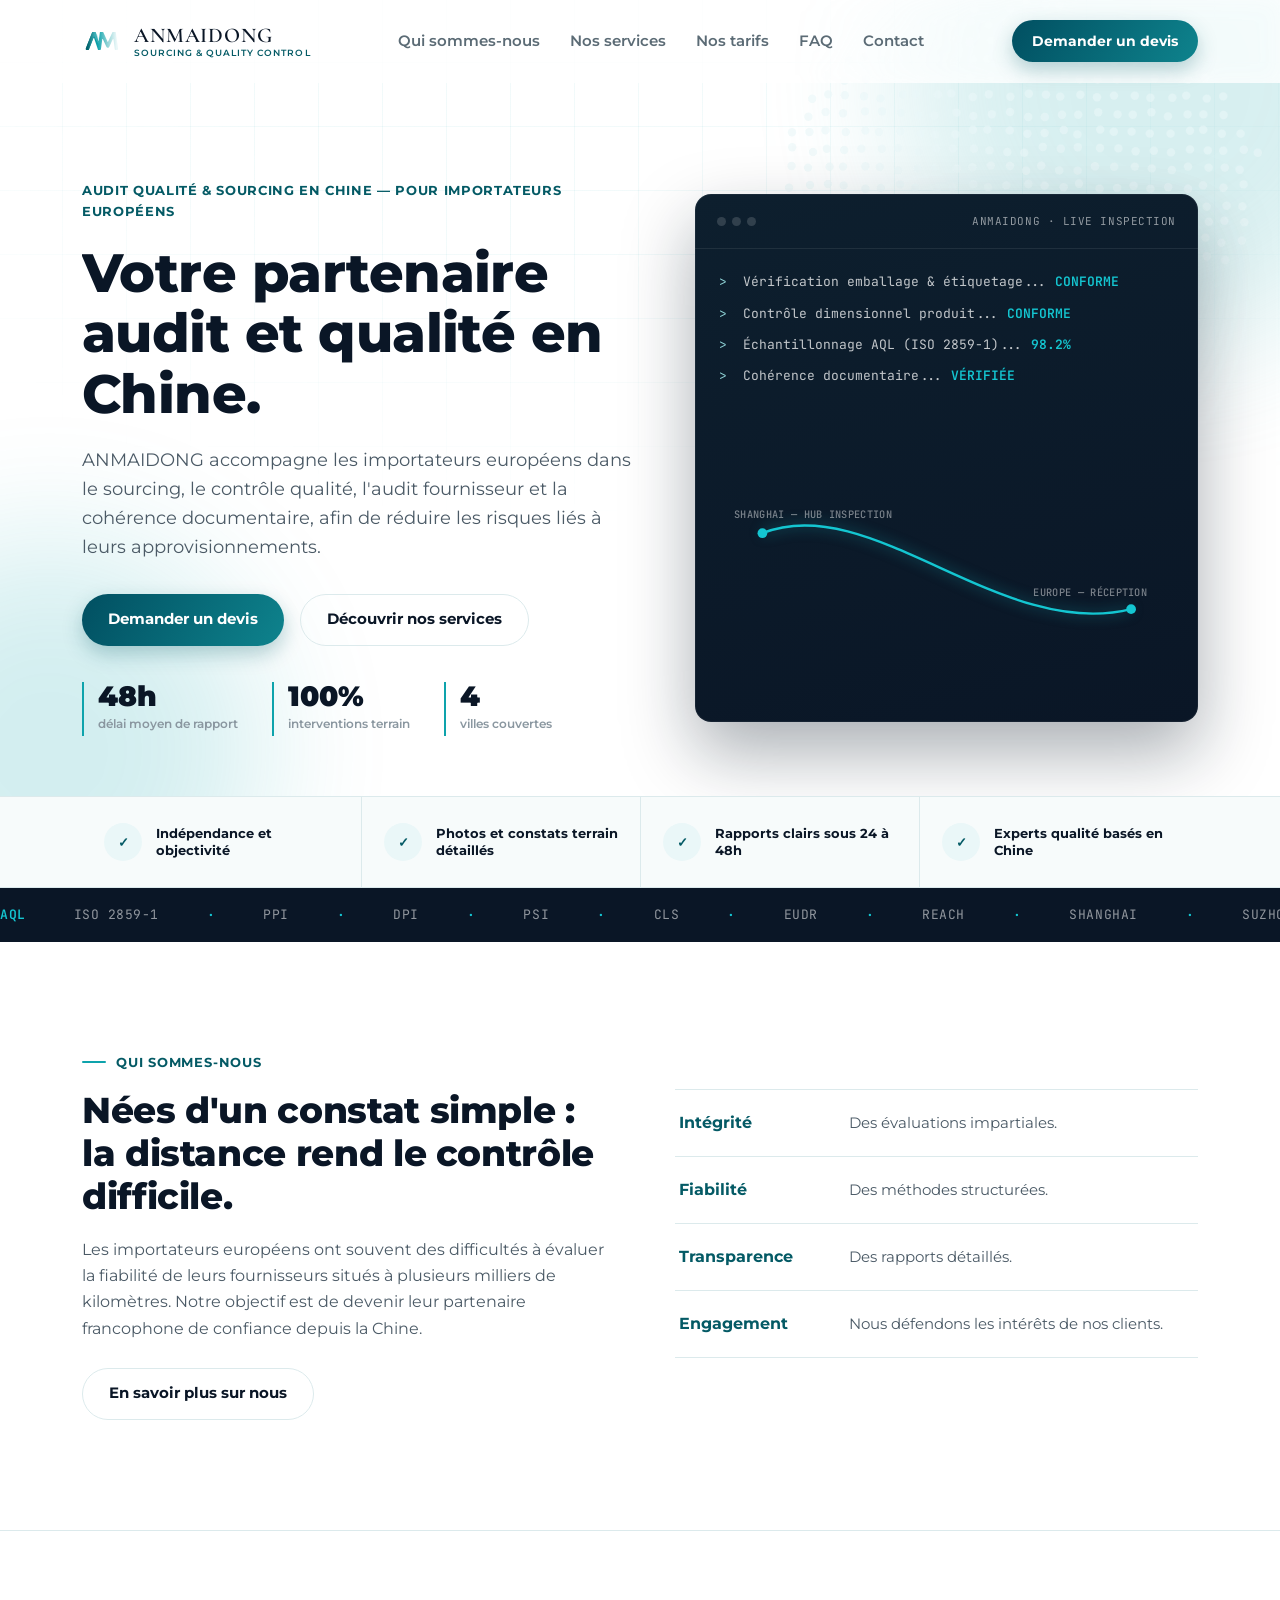
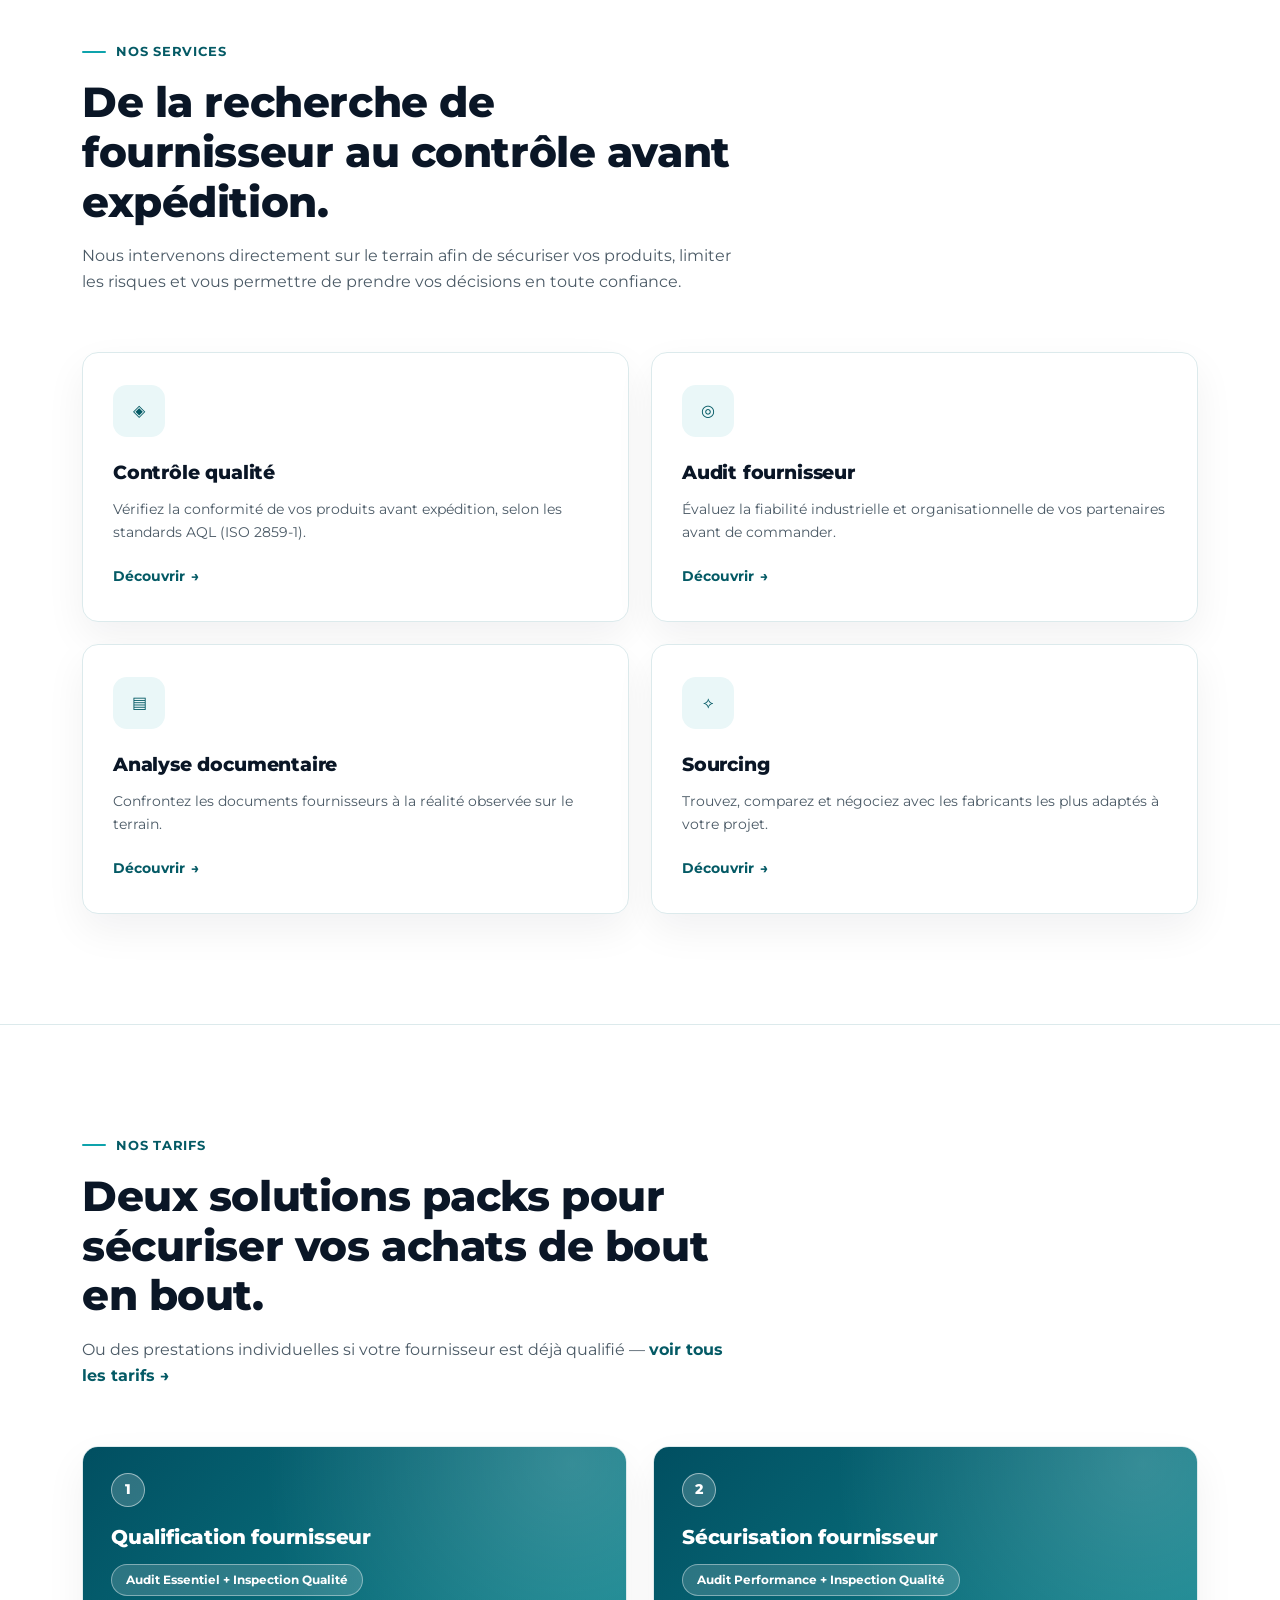
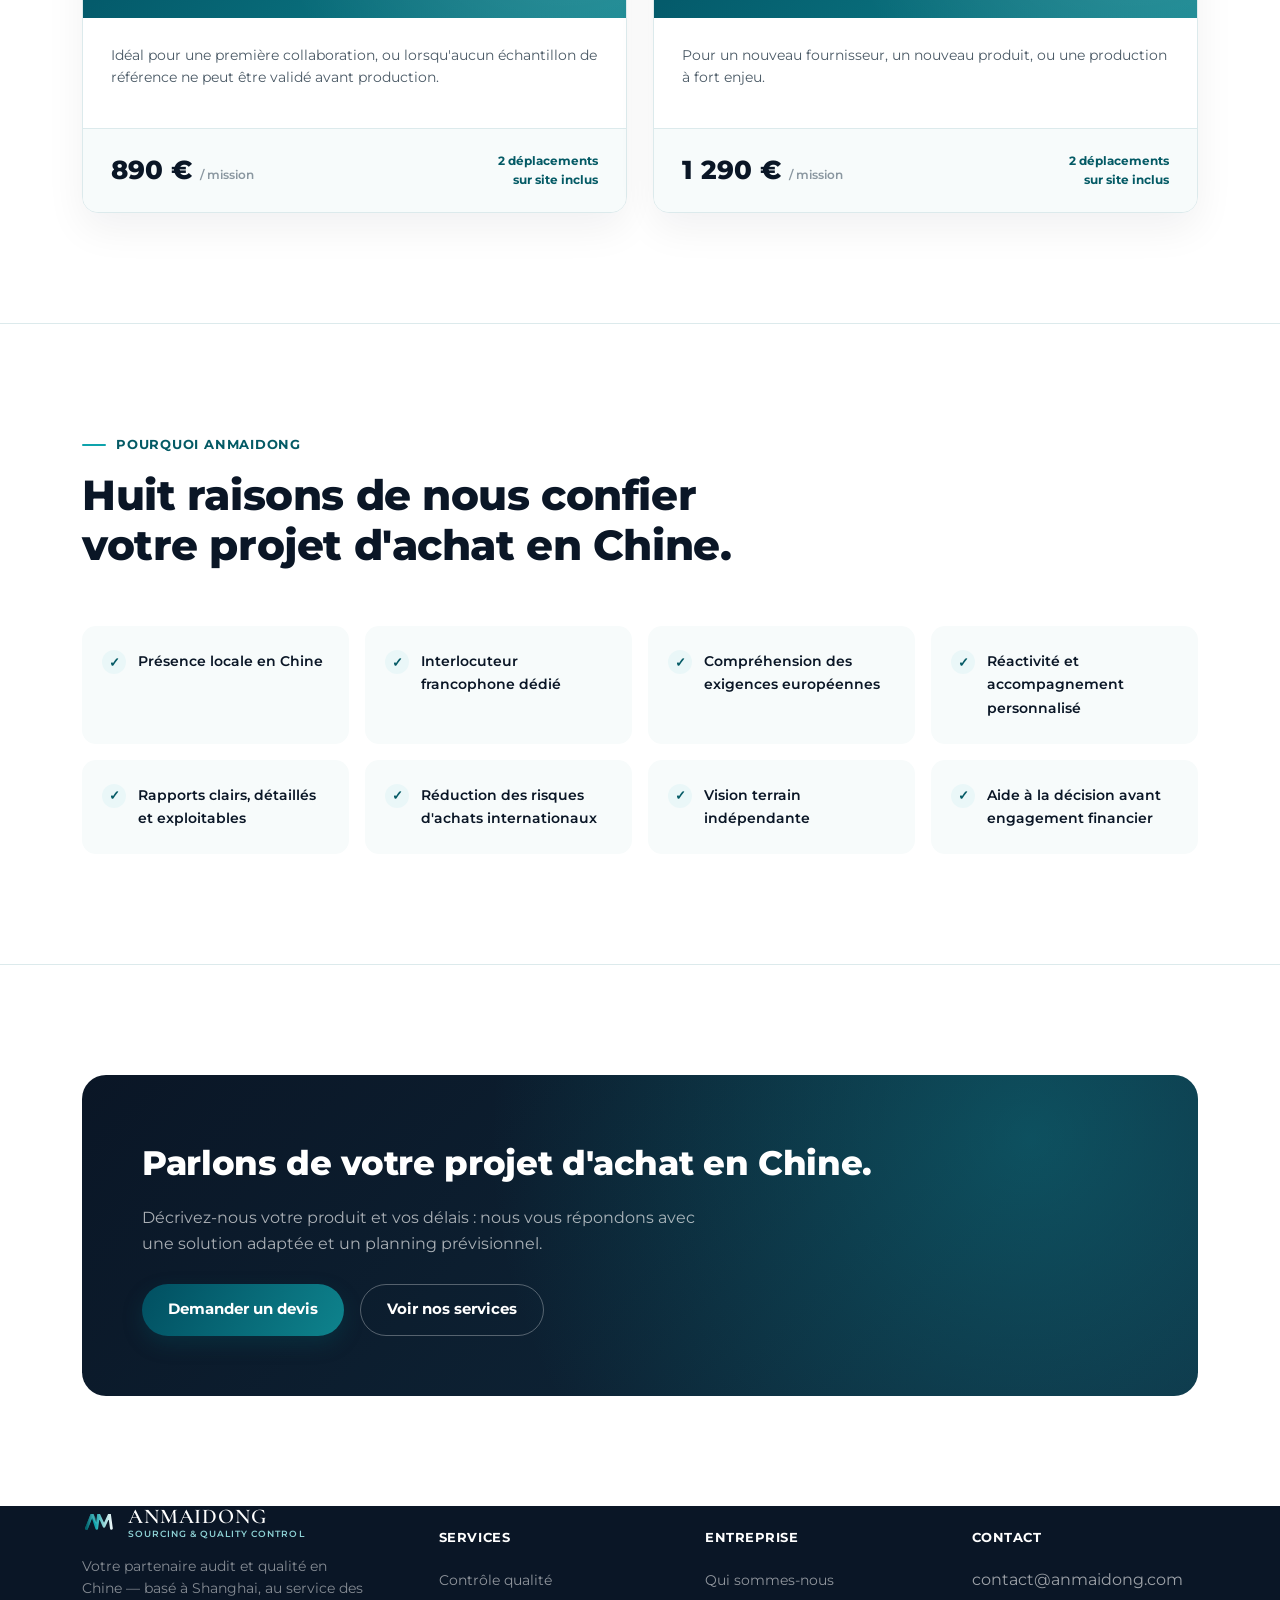
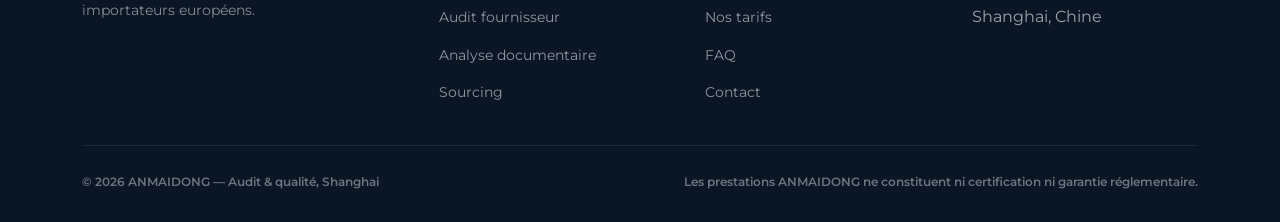
==== index.html @ c8d82228 "first commit" ====
<!DOCTYPE html>
<html lang="fr">
<head>
<meta charset="UTF-8">
<meta name="viewport" content="width=device-width, initial-scale=1.0">
<title>ANMAIDONG — Audit qualité & sourcing en Chine</title>
<meta name="description" content="Partenaire audit et qualité en Chine pour importateurs européens : contrôle qualité, audit fournisseur, sourcing et analyse documentaire.">
<link rel="preconnect" href="https://fonts.googleapis.com">
<link rel="preconnect" href="https://fonts.gstatic.com" crossorigin>
<link rel="stylesheet" href="assets/css/style.css">

</head>
<body>
<div class="bg-fx"><div class="bg-grid"></div><div class="orb orb1"></div><div class="orb orb2"></div></div>
<div class="scroll-progress"></div>
<svg width="0" height="0" style="position:absolute">
  <defs>
    <linearGradient id="gradM" x1="0%" y1="50%" x2="100%" y2="50%">
      <stop offset="0%" stop-color="#03737D"/>
      <stop offset="35%" stop-color="#0EA3AC"/>
      <stop offset="68%" stop-color="#8ED2D5"/>
      <stop offset="100%" stop-color="#EAF7F8"/>
    </linearGradient>
    <linearGradient id="gradA" x1="0%" y1="50%" x2="100%" y2="50%">
      <stop offset="0%" stop-color="#02616B"/>
      <stop offset="60%" stop-color="#3FAEB5"/>
      <stop offset="100%" stop-color="#8ED2D5" stop-opacity="0.08"/>
    </linearGradient>
  </defs>
</svg>

<header id="site-header">
  <nav class="wrap">
    <a href="index.html" class="brand">
      <svg viewBox="0 0 700 320" width="40" height="18">
        <polyline points="92,297 206,6 303,297 342,6 454,252 566,6 606,297" fill="none" stroke="url(#gradM)" stroke-width="58" stroke-linecap="round" stroke-linejoin="round"/>
        <polyline points="92,297 206,6 300,175" fill="none" stroke="url(#gradA)" stroke-width="58" stroke-linecap="round" stroke-linejoin="round" opacity="0.9"/>
      </svg>
      <span class="brand-word"><span class="name">ANMAIDONG</span><span class="tag">SOURCING &amp; QUALITY CONTROL</span></span>
    </a>
    <ul class="nav-links">
      <li><a href="qui-sommes-nous.html">Qui sommes-nous</a></li>
      <li><a href="services/index.html">Nos services</a></li>
      <li><a href="tarifs.html">Nos tarifs</a></li>
      <li><a href="faq.html">FAQ</a></li>
      <li><a href="contact.html">Contact</a></li>
    </ul>
    <div class="nav-right">
      <a href="contact.html" class="btn btn-primary btn-sm">Demander un devis</a>
      <div class="burger" aria-label="Menu"><span></span></div>
    </div>
  </nav>
</header>
<div class="mobile-menu">
    <a href="index.html">Accueil</a>
    <a href="qui-sommes-nous.html">Qui sommes-nous</a>
    <a href="services/index.html">Nos services</a>
    <a href="tarifs.html">Nos tarifs</a>
    <a href="faq.html">FAQ</a>
    <a href="contact.html">Contact</a>
    <a href="contact.html" class="btn btn-primary btn-block">Demander un devis</a>
</div>

<section class="page-hero" style="padding-bottom:0;overflow:visible;">
  <svg class="map-watermark" data-parallax="0.06" viewBox="0 0 300 260" style="top:-30px;right:-40px;width:600px;height:520px;opacity:0.6;" xmlns="http://www.w3.org/2000/svg">
    <circle cx="28.2" cy="126.8" r="2.1"/>
<circle cx="36.0" cy="81.1" r="2.1"/>
<circle cx="36.1" cy="88.6" r="2.1"/>
<circle cx="35.8" cy="98.0" r="2.1"/>
<circle cx="34.5" cy="108.9" r="2.1"/>
<circle cx="35.0" cy="116.9" r="2.1"/>
<circle cx="36.7" cy="126.2" r="2.1"/>
<circle cx="35.5" cy="135.1" r="2.1"/>
<circle cx="36.2" cy="144.9" r="2.1"/>
<circle cx="46.1" cy="64.4" r="2.1"/>
<circle cx="44.2" cy="73.4" r="2.1"/>
<circle cx="44.7" cy="81.0" r="2.1"/>
<circle cx="46.5" cy="91.0" r="2.1"/>
<circle cx="44.0" cy="98.8" r="2.1"/>
<circle cx="45.0" cy="107.5" r="2.1"/>
<circle cx="44.1" cy="116.5" r="2.1"/>
<circle cx="45.7" cy="124.6" r="2.1"/>
<circle cx="45.2" cy="134.8" r="2.1"/>
<circle cx="43.6" cy="143.5" r="2.1"/>
<circle cx="45.4" cy="153.0" r="2.1"/>
<circle cx="53.3" cy="52.9" r="2.1"/>
<circle cx="54.1" cy="62.2" r="2.1"/>
<circle cx="52.8" cy="71.0" r="2.1"/>
<circle cx="52.7" cy="80.1" r="2.1"/>
<circle cx="53.4" cy="89.4" r="2.1"/>
<circle cx="54.8" cy="98.4" r="2.1"/>
<circle cx="54.0" cy="107.0" r="2.1"/>
<circle cx="53.5" cy="115.6" r="2.1"/>
<circle cx="53.3" cy="124.5" r="2.1"/>
<circle cx="54.7" cy="135.2" r="2.1"/>
<circle cx="53.1" cy="143.9" r="2.1"/>
<circle cx="55.3" cy="151.8" r="2.1"/>
<circle cx="55.0" cy="161.8" r="2.1"/>
<circle cx="54.0" cy="172.0" r="2.1"/>
<circle cx="53.7" cy="180.0" r="2.1"/>
<circle cx="64.4" cy="45.1" r="2.1"/>
<circle cx="62.2" cy="55.4" r="2.1"/>
<circle cx="62.4" cy="62.6" r="2.1"/>
<circle cx="61.5" cy="71.6" r="2.1"/>
<circle cx="62.9" cy="81.0" r="2.1"/>
<circle cx="62.1" cy="90.0" r="2.1"/>
<circle cx="61.5" cy="98.3" r="2.1"/>
<circle cx="61.8" cy="107.7" r="2.1"/>
<circle cx="61.6" cy="115.6" r="2.1"/>
<circle cx="62.4" cy="125.2" r="2.1"/>
<circle cx="63.3" cy="135.1" r="2.1"/>
<circle cx="63.8" cy="144.5" r="2.1"/>
<circle cx="63.6" cy="154.1" r="2.1"/>
<circle cx="62.7" cy="161.5" r="2.1"/>
<circle cx="64.5" cy="169.9" r="2.1"/>
<circle cx="63.7" cy="180.4" r="2.1"/>
<circle cx="61.6" cy="190.0" r="2.1"/>
<circle cx="72.4" cy="36.5" r="2.1"/>
<circle cx="72.0" cy="43.5" r="2.1"/>
<circle cx="72.9" cy="54.7" r="2.1"/>
<circle cx="72.0" cy="63.1" r="2.1"/>
<circle cx="72.5" cy="70.7" r="2.1"/>
<circle cx="72.7" cy="80.3" r="2.1"/>
<circle cx="70.7" cy="89.3" r="2.1"/>
<circle cx="72.7" cy="98.1" r="2.1"/>
<circle cx="72.7" cy="109.4" r="2.1"/>
<circle cx="72.0" cy="116.6" r="2.1"/>
<circle cx="71.9" cy="126.6" r="2.1"/>
<circle cx="72.8" cy="135.4" r="2.1"/>
<circle cx="72.4" cy="142.7" r="2.1"/>
<circle cx="70.9" cy="152.3" r="2.1"/>
<circle cx="72.7" cy="161.4" r="2.1"/>
<circle cx="72.2" cy="169.5" r="2.1"/>
<circle cx="70.7" cy="179.3" r="2.1"/>
<circle cx="72.5" cy="189.6" r="2.1"/>
<circle cx="72.5" cy="197.4" r="2.1"/>
<circle cx="82.4" cy="34.9" r="2.1"/>
<circle cx="82.0" cy="45.0" r="2.1"/>
<circle cx="82.2" cy="54.6" r="2.1"/>
<circle cx="80.2" cy="64.2" r="2.1"/>
<circle cx="81.0" cy="70.6" r="2.1"/>
<circle cx="79.5" cy="81.0" r="2.1"/>
<circle cx="80.9" cy="89.4" r="2.1"/>
<circle cx="79.9" cy="98.5" r="2.1"/>
<circle cx="80.4" cy="109.0" r="2.1"/>
<circle cx="79.5" cy="117.8" r="2.1"/>
<circle cx="82.0" cy="124.9" r="2.1"/>
<circle cx="82.3" cy="135.6" r="2.1"/>
<circle cx="82.2" cy="143.4" r="2.1"/>
<circle cx="80.6" cy="152.7" r="2.1"/>
<circle cx="82.5" cy="162.3" r="2.1"/>
<circle cx="80.6" cy="170.8" r="2.1"/>
<circle cx="80.3" cy="178.6" r="2.1"/>
<circle cx="79.8" cy="190.0" r="2.1"/>
<circle cx="80.4" cy="199.3" r="2.1"/>
<circle cx="80.2" cy="206.3" r="2.1"/>
<circle cx="91.3" cy="34.9" r="2.1"/>
<circle cx="89.9" cy="44.5" r="2.1"/>
<circle cx="89.4" cy="54.7" r="2.1"/>
<circle cx="91.4" cy="62.3" r="2.1"/>
<circle cx="90.5" cy="71.4" r="2.1"/>
<circle cx="90.2" cy="80.7" r="2.1"/>
<circle cx="89.0" cy="89.0" r="2.1"/>
<circle cx="89.1" cy="100.2" r="2.1"/>
<circle cx="90.0" cy="107.2" r="2.1"/>
<circle cx="91.2" cy="118.5" r="2.1"/>
<circle cx="89.8" cy="124.9" r="2.1"/>
<circle cx="89.1" cy="133.8" r="2.1"/>
<circle cx="89.5" cy="142.8" r="2.1"/>
<circle cx="89.2" cy="152.3" r="2.1"/>
<circle cx="90.2" cy="163.2" r="2.1"/>
<circle cx="90.7" cy="170.7" r="2.1"/>
<circle cx="89.7" cy="180.1" r="2.1"/>
<circle cx="89.6" cy="188.5" r="2.1"/>
<circle cx="88.7" cy="197.3" r="2.1"/>
<circle cx="91.4" cy="205.9" r="2.1"/>
<circle cx="99.3" cy="25.5" r="2.1"/>
<circle cx="98.7" cy="37.3" r="2.1"/>
<circle cx="100.0" cy="46.1" r="2.1"/>
<circle cx="100.4" cy="53.2" r="2.1"/>
<circle cx="97.8" cy="62.0" r="2.1"/>
<circle cx="99.1" cy="72.5" r="2.1"/>
<circle cx="100.3" cy="81.7" r="2.1"/>
<circle cx="99.4" cy="90.8" r="2.1"/>
<circle cx="98.9" cy="99.2" r="2.1"/>
<circle cx="97.6" cy="108.8" r="2.1"/>
<circle cx="98.2" cy="118.3" r="2.1"/>
<circle cx="99.4" cy="125.4" r="2.1"/>
<circle cx="97.9" cy="134.3" r="2.1"/>
<circle cx="99.4" cy="144.6" r="2.1"/>
<circle cx="97.8" cy="151.7" r="2.1"/>
<circle cx="99.1" cy="162.2" r="2.1"/>
<circle cx="98.7" cy="170.2" r="2.1"/>
<circle cx="99.3" cy="178.5" r="2.1"/>
<circle cx="98.4" cy="188.9" r="2.1"/>
<circle cx="100.4" cy="198.4" r="2.1"/>
<circle cx="100.2" cy="206.9" r="2.1"/>
<circle cx="108.5" cy="26.1" r="2.1"/>
<circle cx="108.9" cy="36.7" r="2.1"/>
<circle cx="108.0" cy="44.1" r="2.1"/>
<circle cx="109.4" cy="53.4" r="2.1"/>
<circle cx="109.0" cy="62.2" r="2.1"/>
<circle cx="107.2" cy="72.8" r="2.1"/>
<circle cx="107.4" cy="82.4" r="2.1"/>
<circle cx="108.0" cy="89.1" r="2.1"/>
<circle cx="107.2" cy="98.8" r="2.1"/>
<circle cx="108.5" cy="109.3" r="2.1"/>
<circle cx="106.9" cy="116.7" r="2.1"/>
<circle cx="107.1" cy="127.4" r="2.1"/>
<circle cx="106.9" cy="133.7" r="2.1"/>
<circle cx="106.7" cy="143.7" r="2.1"/>
<circle cx="109.2" cy="154.2" r="2.1"/>
<circle cx="108.7" cy="163.5" r="2.1"/>
<circle cx="109.3" cy="170.5" r="2.1"/>
<circle cx="107.1" cy="181.3" r="2.1"/>
<circle cx="108.7" cy="187.6" r="2.1"/>
<circle cx="108.5" cy="197.6" r="2.1"/>
<circle cx="107.6" cy="206.5" r="2.1"/>
<circle cx="107.0" cy="214.5" r="2.1"/>
<circle cx="116.1" cy="26.6" r="2.1"/>
<circle cx="118.2" cy="34.6" r="2.1"/>
<circle cx="116.7" cy="45.9" r="2.1"/>
<circle cx="117.8" cy="52.6" r="2.1"/>
<circle cx="115.6" cy="61.7" r="2.1"/>
<circle cx="118.3" cy="71.3" r="2.1"/>
<circle cx="117.7" cy="82.2" r="2.1"/>
<circle cx="116.5" cy="89.3" r="2.1"/>
<circle cx="118.4" cy="99.4" r="2.1"/>
<circle cx="116.3" cy="108.6" r="2.1"/>
<circle cx="116.4" cy="116.3" r="2.1"/>
<circle cx="115.5" cy="126.8" r="2.1"/>
<circle cx="118.2" cy="135.4" r="2.1"/>
<circle cx="118.3" cy="142.6" r="2.1"/>
<circle cx="116.2" cy="152.9" r="2.1"/>
<circle cx="118.4" cy="163.4" r="2.1"/>
<circle cx="116.7" cy="170.3" r="2.1"/>
<circle cx="116.8" cy="180.0" r="2.1"/>
<circle cx="118.3" cy="188.0" r="2.1"/>
<circle cx="117.9" cy="198.7" r="2.1"/>
<circle cx="118.0" cy="207.8" r="2.1"/>
<circle cx="117.3" cy="215.5" r="2.1"/>
<circle cx="116.5" cy="224.6" r="2.1"/>
<circle cx="127.2" cy="19.5" r="2.1"/>
<circle cx="125.3" cy="25.8" r="2.1"/>
<circle cx="124.8" cy="36.0" r="2.1"/>
<circle cx="126.6" cy="44.8" r="2.1"/>
<circle cx="125.2" cy="53.8" r="2.1"/>
<circle cx="126.4" cy="63.5" r="2.1"/>
<circle cx="126.7" cy="73.0" r="2.1"/>
<circle cx="126.5" cy="79.9" r="2.1"/>
<circle cx="127.0" cy="89.4" r="2.1"/>
<circle cx="126.2" cy="98.6" r="2.1"/>
<circle cx="126.7" cy="107.1" r="2.1"/>
<circle cx="125.2" cy="116.2" r="2.1"/>
<circle cx="125.0" cy="127.2" r="2.1"/>
<circle cx="126.2" cy="134.5" r="2.1"/>
<circle cx="125.7" cy="145.5" r="2.1"/>
<circle cx="126.0" cy="152.2" r="2.1"/>
<circle cx="126.9" cy="162.5" r="2.1"/>
<circle cx="127.5" cy="169.8" r="2.1"/>
<circle cx="125.9" cy="181.0" r="2.1"/>
<circle cx="127.0" cy="190.2" r="2.1"/>
<circle cx="124.6" cy="197.4" r="2.1"/>
<circle cx="124.9" cy="206.1" r="2.1"/>
<circle cx="127.4" cy="216.2" r="2.1"/>
<circle cx="127.3" cy="224.6" r="2.1"/>
<circle cx="134.3" cy="27.3" r="2.1"/>
<circle cx="135.5" cy="35.1" r="2.1"/>
<circle cx="133.5" cy="44.5" r="2.1"/>
<circle cx="135.5" cy="53.1" r="2.1"/>
<circle cx="134.4" cy="62.1" r="2.1"/>
<circle cx="135.9" cy="72.1" r="2.1"/>
<circle cx="133.7" cy="79.8" r="2.1"/>
<circle cx="134.7" cy="90.2" r="2.1"/>
<circle cx="135.4" cy="97.8" r="2.1"/>
<circle cx="134.0" cy="108.6" r="2.1"/>
<circle cx="134.7" cy="116.3" r="2.1"/>
<circle cx="134.4" cy="127.4" r="2.1"/>
<circle cx="134.4" cy="135.2" r="2.1"/>
<circle cx="134.6" cy="143.7" r="2.1"/>
<circle cx="136.1" cy="154.5" r="2.1"/>
<circle cx="134.6" cy="161.1" r="2.1"/>
<circle cx="135.7" cy="170.1" r="2.1"/>
<circle cx="133.5" cy="181.2" r="2.1"/>
<circle cx="134.8" cy="190.0" r="2.1"/>
<circle cx="134.7" cy="199.1" r="2.1"/>
<circle cx="134.9" cy="206.0" r="2.1"/>
<circle cx="133.5" cy="216.2" r="2.1"/>
<circle cx="135.4" cy="226.2" r="2.1"/>
<circle cx="144.9" cy="19.4" r="2.1"/>
<circle cx="143.1" cy="25.9" r="2.1"/>
<circle cx="145.3" cy="37.4" r="2.1"/>
<circle cx="143.9" cy="43.7" r="2.1"/>
<circle cx="145.3" cy="53.7" r="2.1"/>
<circle cx="145.2" cy="63.4" r="2.1"/>
<circle cx="145.0" cy="71.0" r="2.1"/>
<circle cx="144.9" cy="80.2" r="2.1"/>
<circle cx="143.7" cy="91.0" r="2.1"/>
<circle cx="145.0" cy="98.0" r="2.1"/>
<circle cx="143.2" cy="107.7" r="2.1"/>
<circle cx="144.1" cy="116.7" r="2.1"/>
<circle cx="142.9" cy="125.2" r="2.1"/>
<circle cx="144.7" cy="136.2" r="2.1"/>
<circle cx="142.6" cy="144.2" r="2.1"/>
<circle cx="144.8" cy="151.6" r="2.1"/>
<circle cx="145.0" cy="160.9" r="2.1"/>
<circle cx="144.3" cy="171.2" r="2.1"/>
<circle cx="144.4" cy="179.4" r="2.1"/>
<circle cx="143.8" cy="189.2" r="2.1"/>
<circle cx="143.8" cy="198.5" r="2.1"/>
<circle cx="143.8" cy="206.8" r="2.1"/>
<circle cx="142.6" cy="216.4" r="2.1"/>
<circle cx="144.0" cy="224.2" r="2.1"/>
<circle cx="153.0" cy="16.6" r="2.1"/>
<circle cx="153.4" cy="25.7" r="2.1"/>
<circle cx="153.7" cy="36.8" r="2.1"/>
<circle cx="153.0" cy="43.7" r="2.1"/>
<circle cx="153.0" cy="53.6" r="2.1"/>
<circle cx="154.4" cy="61.9" r="2.1"/>
<circle cx="154.1" cy="73.5" r="2.1"/>
<circle cx="153.7" cy="81.9" r="2.1"/>
<circle cx="152.1" cy="91.4" r="2.1"/>
<circle cx="153.0" cy="100.4" r="2.1"/>
<circle cx="154.2" cy="107.0" r="2.1"/>
<circle cx="153.9" cy="118.3" r="2.1"/>
<circle cx="151.7" cy="125.6" r="2.1"/>
<circle cx="153.8" cy="134.0" r="2.1"/>
<circle cx="154.2" cy="143.3" r="2.1"/>
<circle cx="153.9" cy="151.9" r="2.1"/>
<circle cx="153.0" cy="163.3" r="2.1"/>
<circle cx="152.1" cy="170.3" r="2.1"/>
<circle cx="153.0" cy="179.5" r="2.1"/>
<circle cx="151.6" cy="188.0" r="2.1"/>
<circle cx="152.0" cy="199.3" r="2.1"/>
<circle cx="153.5" cy="208.2" r="2.1"/>
<circle cx="152.0" cy="216.9" r="2.1"/>
<circle cx="151.8" cy="225.1" r="2.1"/>
<circle cx="162.9" cy="17.3" r="2.1"/>
<circle cx="163.5" cy="27.2" r="2.1"/>
<circle cx="161.6" cy="36.8" r="2.1"/>
<circle cx="161.8" cy="44.0" r="2.1"/>
<circle cx="162.7" cy="52.6" r="2.1"/>
<circle cx="163.0" cy="62.3" r="2.1"/>
<circle cx="162.4" cy="73.5" r="2.1"/>
<circle cx="162.3" cy="81.5" r="2.1"/>
<circle cx="161.4" cy="88.5" r="2.1"/>
<circle cx="160.6" cy="97.9" r="2.1"/>
<circle cx="162.3" cy="107.8" r="2.1"/>
<circle cx="162.0" cy="118.2" r="2.1"/>
<circle cx="160.9" cy="125.2" r="2.1"/>
<circle cx="162.5" cy="133.6" r="2.1"/>
<circle cx="160.5" cy="143.6" r="2.1"/>
<circle cx="160.8" cy="152.6" r="2.1"/>
<circle cx="161.2" cy="162.3" r="2.1"/>
<circle cx="162.3" cy="170.1" r="2.1"/>
<circle cx="162.4" cy="179.9" r="2.1"/>
<circle cx="160.9" cy="190.3" r="2.1"/>
<circle cx="161.2" cy="196.9" r="2.1"/>
<circle cx="160.8" cy="207.4" r="2.1"/>
<circle cx="163.1" cy="216.8" r="2.1"/>
<circle cx="161.7" cy="224.3" r="2.1"/>
<circle cx="169.6" cy="18.1" r="2.1"/>
<circle cx="170.7" cy="26.2" r="2.1"/>
<circle cx="169.7" cy="36.8" r="2.1"/>
<circle cx="169.5" cy="45.2" r="2.1"/>
<circle cx="172.3" cy="52.9" r="2.1"/>
<circle cx="170.1" cy="63.3" r="2.1"/>
<circle cx="171.0" cy="72.4" r="2.1"/>
<circle cx="171.9" cy="80.0" r="2.1"/>
<circle cx="170.4" cy="89.4" r="2.1"/>
<circle cx="169.6" cy="100.2" r="2.1"/>
<circle cx="171.8" cy="108.6" r="2.1"/>
<circle cx="169.5" cy="118.0" r="2.1"/>
<circle cx="171.7" cy="125.9" r="2.1"/>
<circle cx="171.7" cy="134.9" r="2.1"/>
<circle cx="170.2" cy="142.8" r="2.1"/>
<circle cx="170.2" cy="151.6" r="2.1"/>
<circle cx="170.5" cy="162.7" r="2.1"/>
<circle cx="171.6" cy="172.0" r="2.1"/>
<circle cx="171.6" cy="179.3" r="2.1"/>
<circle cx="171.2" cy="188.8" r="2.1"/>
<circle cx="171.9" cy="198.1" r="2.1"/>
<circle cx="170.3" cy="207.4" r="2.1"/>
<circle cx="172.4" cy="215.2" r="2.1"/>
<circle cx="180.5" cy="28.4" r="2.1"/>
<circle cx="179.9" cy="37.0" r="2.1"/>
<circle cx="180.6" cy="46.1" r="2.1"/>
<circle cx="179.8" cy="54.7" r="2.1"/>
<circle cx="180.2" cy="62.4" r="2.1"/>
<circle cx="179.1" cy="72.4" r="2.1"/>
<circle cx="178.7" cy="82.2" r="2.1"/>
<circle cx="178.9" cy="88.6" r="2.1"/>
<circle cx="178.8" cy="100.3" r="2.1"/>
<circle cx="179.5" cy="106.9" r="2.1"/>
<circle cx="178.6" cy="115.6" r="2.1"/>
<circle cx="180.6" cy="126.4" r="2.1"/>
<circle cx="180.6" cy="135.7" r="2.1"/>
<circle cx="178.7" cy="144.3" r="2.1"/>
<circle cx="179.6" cy="154.0" r="2.1"/>
<circle cx="181.0" cy="163.2" r="2.1"/>
<circle cx="178.7" cy="172.1" r="2.1"/>
<circle cx="181.2" cy="181.3" r="2.1"/>
<circle cx="178.8" cy="188.1" r="2.1"/>
<circle cx="178.8" cy="196.6" r="2.1"/>
<circle cx="190.4" cy="27.0" r="2.1"/>
<circle cx="190.1" cy="36.4" r="2.1"/>
<circle cx="187.6" cy="44.7" r="2.1"/>
<circle cx="188.8" cy="54.8" r="2.1"/>
<circle cx="188.5" cy="63.6" r="2.1"/>
<circle cx="189.1" cy="71.1" r="2.1"/>
<circle cx="190.1" cy="79.8" r="2.1"/>
<circle cx="190.0" cy="89.0" r="2.1"/>
<circle cx="187.5" cy="98.1" r="2.1"/>
<circle cx="189.8" cy="109.4" r="2.1"/>
<circle cx="187.5" cy="117.0" r="2.1"/>
<circle cx="189.0" cy="126.9" r="2.1"/>
<circle cx="188.1" cy="135.0" r="2.1"/>
<circle cx="188.5" cy="145.0" r="2.1"/>
<circle cx="188.3" cy="154.3" r="2.1"/>
<circle cx="188.4" cy="161.1" r="2.1"/>
<circle cx="189.6" cy="171.0" r="2.1"/>
<circle cx="187.8" cy="180.4" r="2.1"/>
<circle cx="187.7" cy="189.9" r="2.1"/>
<circle cx="198.8" cy="27.4" r="2.1"/>
<circle cx="197.5" cy="35.5" r="2.1"/>
<circle cx="197.0" cy="46.0" r="2.1"/>
<circle cx="198.5" cy="54.7" r="2.1"/>
<circle cx="197.0" cy="62.8" r="2.1"/>
<circle cx="198.8" cy="72.2" r="2.1"/>
<circle cx="196.9" cy="80.9" r="2.1"/>
<circle cx="199.2" cy="89.2" r="2.1"/>
<circle cx="197.1" cy="98.4" r="2.1"/>
<circle cx="198.6" cy="109.0" r="2.1"/>
<circle cx="197.0" cy="116.0" r="2.1"/>
<circle cx="197.2" cy="125.5" r="2.1"/>
<circle cx="198.1" cy="134.0" r="2.1"/>
<circle cx="197.5" cy="143.1" r="2.1"/>
<circle cx="199.4" cy="153.7" r="2.1"/>
<circle cx="196.8" cy="163.4" r="2.1"/>
<circle cx="196.8" cy="170.7" r="2.1"/>
<circle cx="199.5" cy="180.9" r="2.1"/>
<circle cx="207.7" cy="37.1" r="2.1"/>
<circle cx="207.8" cy="45.6" r="2.1"/>
<circle cx="208.1" cy="54.5" r="2.1"/>
<circle cx="207.4" cy="62.9" r="2.1"/>
<circle cx="206.4" cy="72.4" r="2.1"/>
<circle cx="205.8" cy="80.8" r="2.1"/>
<circle cx="207.8" cy="90.6" r="2.1"/>
<circle cx="207.4" cy="98.3" r="2.1"/>
<circle cx="206.8" cy="107.9" r="2.1"/>
<circle cx="207.4" cy="116.7" r="2.1"/>
<circle cx="207.5" cy="127.3" r="2.1"/>
<circle cx="206.0" cy="135.5" r="2.1"/>
<circle cx="207.8" cy="143.7" r="2.1"/>
<circle cx="207.0" cy="154.4" r="2.1"/>
<circle cx="205.6" cy="162.1" r="2.1"/>
<circle cx="206.0" cy="171.8" r="2.1"/>
<circle cx="215.6" cy="35.3" r="2.1"/>
<circle cx="215.2" cy="45.7" r="2.1"/>
<circle cx="217.3" cy="54.1" r="2.1"/>
<circle cx="215.2" cy="63.9" r="2.1"/>
<circle cx="215.7" cy="71.1" r="2.1"/>
<circle cx="214.9" cy="81.8" r="2.1"/>
<circle cx="216.9" cy="90.4" r="2.1"/>
<circle cx="215.9" cy="99.2" r="2.1"/>
<circle cx="215.2" cy="109.4" r="2.1"/>
<circle cx="215.6" cy="117.4" r="2.1"/>
<circle cx="217.0" cy="126.9" r="2.1"/>
<circle cx="215.9" cy="134.4" r="2.1"/>
<circle cx="216.1" cy="142.9" r="2.1"/>
<circle cx="217.0" cy="152.6" r="2.1"/>
<circle cx="217.1" cy="161.3" r="2.1"/>
<circle cx="224.2" cy="45.8" r="2.1"/>
<circle cx="224.5" cy="53.0" r="2.1"/>
<circle cx="226.2" cy="63.9" r="2.1"/>
<circle cx="224.0" cy="73.2" r="2.1"/>
<circle cx="225.3" cy="81.8" r="2.1"/>
<circle cx="225.5" cy="91.2" r="2.1"/>
<circle cx="225.9" cy="100.0" r="2.1"/>
<circle cx="224.1" cy="108.6" r="2.1"/>
<circle cx="225.1" cy="117.7" r="2.1"/>
<circle cx="224.8" cy="127.1" r="2.1"/>
<circle cx="225.2" cy="134.3" r="2.1"/>
<circle cx="224.2" cy="142.9" r="2.1"/>
<circle cx="225.0" cy="151.7" r="2.1"/>
<circle cx="233.6" cy="44.9" r="2.1"/>
<circle cx="234.1" cy="54.8" r="2.1"/>
<circle cx="233.1" cy="62.8" r="2.1"/>
<circle cx="233.8" cy="72.2" r="2.1"/>
<circle cx="235.0" cy="80.4" r="2.1"/>
<circle cx="235.0" cy="89.7" r="2.1"/>
<circle cx="234.0" cy="98.3" r="2.1"/>
<circle cx="234.0" cy="109.4" r="2.1"/>
<circle cx="234.5" cy="117.9" r="2.1"/>
<circle cx="233.5" cy="125.5" r="2.1"/>
<circle cx="233.4" cy="135.3" r="2.1"/>
<circle cx="234.4" cy="144.9" r="2.1"/>
<circle cx="242.5" cy="53.8" r="2.1"/>
<circle cx="243.4" cy="64.3" r="2.1"/>
<circle cx="241.7" cy="72.2" r="2.1"/>
<circle cx="241.6" cy="79.9" r="2.1"/>
<circle cx="243.9" cy="90.2" r="2.1"/>
<circle cx="244.3" cy="98.8" r="2.1"/>
<circle cx="241.5" cy="107.7" r="2.1"/>
<circle cx="243.3" cy="118.3" r="2.1"/>
<circle cx="244.4" cy="125.9" r="2.1"/>
<circle cx="242.7" cy="133.8" r="2.1"/>
<circle cx="243.4" cy="143.1" r="2.1"/>
<circle cx="251.6" cy="63.2" r="2.1"/>
<circle cx="251.8" cy="72.5" r="2.1"/>
<circle cx="250.9" cy="81.9" r="2.1"/>
<circle cx="251.6" cy="90.4" r="2.1"/>
<circle cx="252.4" cy="98.8" r="2.1"/>
<circle cx="251.7" cy="108.9" r="2.1"/>
<circle cx="253.3" cy="117.9" r="2.1"/>
<circle cx="252.2" cy="125.4" r="2.1"/>
<circle cx="250.7" cy="136.4" r="2.1"/>
<circle cx="252.6" cy="145.0" r="2.1"/>
<circle cx="260.3" cy="81.8" r="2.1"/>
<circle cx="261.9" cy="89.9" r="2.1"/>
<circle cx="259.8" cy="99.9" r="2.1"/>
<circle cx="261.8" cy="107.2" r="2.1"/>
<circle cx="261.2" cy="118.2" r="2.1"/>
<circle cx="262.2" cy="126.1" r="2.1"/>
<circle cx="260.9" cy="135.3" r="2.1"/>
<circle cx="268.9" cy="91.4" r="2.1"/>
    <path class="pin-drop" d="M152 118c-10 0-18 8-18 18 0 13 18 32 18 32s18-19 18-32c0-10-8-18-18-18z"/>
    <circle cx="152" cy="136" r="6" fill="#fff"/>
  </svg>
  <div class="wrap hero-grid">
    <div>
      <div class="hero-eyebrow" data-reveal>AUDIT QUALITÉ &amp; SOURCING EN CHINE — POUR IMPORTATEURS EUROPÉENS</div>
      <h1 data-reveal data-split style="font-size:clamp(34px,4.4vw,54px);line-height:1.12;margin-bottom:22px;">Votre partenaire audit et qualité en Chine.</h1>
      <p class="lead" data-reveal style="font-size:17.5px;max-width:46ch;margin-bottom:0;">ANMAIDONG accompagne les importateurs européens dans le sourcing, le contrôle qualité, l'audit fournisseur et la cohérence documentaire, afin de réduire les risques liés à leurs approvisionnements.</p>
      <div class="hero-actions" data-reveal style="display:flex;gap:16px;margin-top:32px;flex-wrap:wrap;">
        <a href="contact.html" class="btn btn-primary magnetic">Demander un devis</a>
        <a href="services/index.html" class="btn btn-ghost">Découvrir nos services</a>
      </div>
      <div class="hero-stats" data-reveal>
        <div class="hero-stat"><span class="num"><span data-count="48" data-suffix="h">0h</span></span><span class="lbl">délai moyen de rapport</span></div>
        <div class="hero-stat"><span class="num"><span data-count="100" data-suffix="%">0%</span></span><span class="lbl">interventions terrain</span></div>
        <div class="hero-stat"><span class="num"><span data-count="4" data-suffix="">0</span></span><span class="lbl">villes couvertes</span></div>
      </div>
    </div>
    
    <div class="console-card">
      <div class="console-head">
        <div class="console-dots"><span></span><span></span><span></span></div>
        <div class="console-title">ANMAIDONG · LIVE INSPECTION</div>
      </div>
      <div class="console-body">
        <div class="console-line"><span class="prompt">&gt;</span> Vérification emballage & étiquetage... <span class="ok">CONFORME</span></div>
        <div class="console-line"><span class="prompt">&gt;</span> Contrôle dimensionnel produit... <span class="ok">CONFORME</span></div>
        <div class="console-line"><span class="prompt">&gt;</span> Échantillonnage AQL (ISO 2859-1)... <span class="ok">98.2%</span></div>
        <div class="console-line"><span class="prompt">&gt;</span> Cohérence documentaire... <span class="ok">VÉRIFIÉE</span></div>
        <div class="console-line"><span class="prompt">&gt;</span> Statut final : <span class="ok">PRÊT POUR EXPÉDITION</span><span class="console-cursor"></span></div>
      </div>
      <div class="console-map">
        <svg viewBox="0 0 420 200" xmlns="http://www.w3.org/2000/svg" style="width:100%;height:auto;display:block;">
          <path class="route-path" d="M40,50 C140,10 260,150 380,120"></path>
          <path class="route-path-solid" d="M40,50 C140,10 260,150 380,120" pathLength="520"></path>
          <circle class="node-ring" cx="40" cy="50" r="3"></circle>
          <circle class="route-dot pulse" cx="40" cy="50" r="4.5"></circle>
          <circle class="route-dot" cx="380" cy="120" r="4.5"></circle>
          <text x="14" y="36" class="route-label">SHANGHAI — HUB INSPECTION</text>
          <text x="290" y="108" class="route-label">EUROPE — RÉCEPTION</text>
        </svg>
      </div>
    </div>
  </div>
  
  <div class="trust-bar">
    <div class="wrap trust-grid">
      <div class="trust-item" data-reveal><span class="icon">✓</span><span>Indépendance et objectivité</span></div>
      <div class="trust-item" data-reveal><span class="icon">✓</span><span>Photos et constats terrain détaillés</span></div>
      <div class="trust-item" data-reveal><span class="icon">✓</span><span>Rapports clairs sous 24 à 48h</span></div>
      <div class="trust-item" data-reveal><span class="icon">✓</span><span>Experts qualité basés en Chine</span></div>
    </div>
  </div>
</section>


<div class="marquee">
  <div class="marquee-track">
    <span><b>AQL</b> ISO 2859-1 <b>·</b> PPI <b>·</b> DPI <b>·</b> PSI <b>·</b> CLS <b>·</b> EUDR <b>·</b> REACH <b>·</b> SHANGHAI <b>·</b> SUZHOU <b>·</b> KUNSHAN <b>·</b> JIAXING</span>
    <span><b>AQL</b> ISO 2859-1 <b>·</b> PPI <b>·</b> DPI <b>·</b> PSI <b>·</b> CLS <b>·</b> EUDR <b>·</b> REACH <b>·</b> SHANGHAI <b>·</b> SUZHOU <b>·</b> KUNSHAN <b>·</b> JIAXING</span>
  </div>
</div>

<section class="border-b">
  <div class="wrap">
    <div class="kicker" data-reveal>QUI SOMMES-NOUS</div>
    <div class="about-grid">
      <div data-reveal="left">
        <h2 style="font-size:clamp(26px,3.2vw,36px);line-height:1.2;margin-bottom:18px;">Nées d'un constat simple : la distance rend le contrôle difficile.</h2>
        <p>Les importateurs européens ont souvent des difficultés à évaluer la fiabilité de leurs fournisseurs situés à plusieurs milliers de kilomètres. Notre objectif est de devenir leur partenaire francophone de confiance depuis la Chine.</p>
        <a href="qui-sommes-nous.html" class="btn btn-ghost" style="margin-top:10px;">En savoir plus sur nous</a>
      </div>
      <ul class="values-list" data-reveal="right">
        <li><strong>Intégrité</strong><p>Des évaluations impartiales.</p></li>
        <li><strong>Fiabilité</strong><p>Des méthodes structurées.</p></li>
        <li><strong>Transparence</strong><p>Des rapports détaillés.</p></li>
        <li><strong>Engagement</strong><p>Nous défendons les intérêts de nos clients.</p></li>
      </ul>
    </div>
  </div>
</section>

<section class="border-b">
  <div class="wrap">
    <div class="kicker" data-reveal>NOS SERVICES</div>
    <div class="section-head" data-reveal>
      <h2>De la recherche de fournisseur au contrôle avant expédition.</h2>
      <p>Nous intervenons directement sur le terrain afin de sécuriser vos produits, limiter les risques et vous permettre de prendre vos décisions en toute confiance.</p>
    </div>
    <div class="service-grid" data-reveal-group>
      <a href="services/controle-qualite.html" class="service-card tilt" data-reveal style="--i:0">
        <div class="tilt-inner">
          <div class="sc-icon">◈</div>
          <h3>Contrôle qualité</h3>
          <p>Vérifiez la conformité de vos produits avant expédition, selon les standards AQL (ISO 2859-1).</p>
          <span class="sc-link">Découvrir <span class="arrow">→</span></span>
        </div>
      </a>
      <a href="services/audit-fournisseur.html" class="service-card tilt" data-reveal style="--i:1">
        <div class="tilt-inner">
          <div class="sc-icon">◎</div>
          <h3>Audit fournisseur</h3>
          <p>Évaluez la fiabilité industrielle et organisationnelle de vos partenaires avant de commander.</p>
          <span class="sc-link">Découvrir <span class="arrow">→</span></span>
        </div>
      </a>
      <a href="services/analyse-documentaire.html" class="service-card tilt" data-reveal style="--i:2">
        <div class="tilt-inner">
          <div class="sc-icon">▤</div>
          <h3>Analyse documentaire</h3>
          <p>Confrontez les documents fournisseurs à la réalité observée sur le terrain.</p>
          <span class="sc-link">Découvrir <span class="arrow">→</span></span>
        </div>
      </a>
      <a href="services/sourcing.html" class="service-card tilt" data-reveal style="--i:3">
        <div class="tilt-inner">
          <div class="sc-icon">⟡</div>
          <h3>Sourcing</h3>
          <p>Trouvez, comparez et négociez avec les fabricants les plus adaptés à votre projet.</p>
          <span class="sc-link">Découvrir <span class="arrow">→</span></span>
        </div>
      </a>
    </div>
  </div>
</section>

<section class="border-b">
  <div class="wrap">
    <div class="kicker" data-reveal>NOS TARIFS</div>
    <div class="section-head" data-reveal>
      <h2>Deux solutions packs pour sécuriser vos achats de bout en bout.</h2>
      <p>Ou des prestations individuelles si votre fournisseur est déjà qualifié — <a href="tarifs.html" style="color:var(--teal-deep);font-weight:700;">voir tous les tarifs →</a></p>
    </div>
    <div class="pack-grid" style="margin-bottom:0;">
      <div class="pack-card tilt" data-reveal="left">
        <div class="tilt-inner">
        <div class="pack-head">
          <div class="pack-num">1</div>
          <h3>Qualification fournisseur</h3>
          <span class="pack-pill">Audit Essentiel + Inspection Qualité</span>
        </div>
        <div class="pack-body">
          <p class="use-case">Idéal pour une première collaboration, ou lorsqu'aucun échantillon de référence ne peut être validé avant production.</p>
        </div>
        <div class="pack-foot">
          <div class="price">890 € <span>/ mission</span></div>
          <div class="incl">2 déplacements<br>sur site inclus</div>
        </div>
        </div>
      </div>
      <div class="pack-card tilt" data-reveal="right">
        <div class="tilt-inner">
        <div class="pack-head">
          <div class="pack-num">2</div>
          <h3>Sécurisation fournisseur</h3>
          <span class="pack-pill">Audit Performance + Inspection Qualité</span>
        </div>
        <div class="pack-body">
          <p class="use-case">Pour un nouveau fournisseur, un nouveau produit, ou une production à fort enjeu.</p>
        </div>
        <div class="pack-foot">
          <div class="price">1 290 € <span>/ mission</span></div>
          <div class="incl">2 déplacements<br>sur site inclus</div>
        </div>
        </div>
      </div>
    </div>
  </div>
</section>


<section id="pourquoi" class="border-b">
  <div class="wrap">
    <div class="kicker" data-reveal>POURQUOI ANMAIDONG</div>
    <div class="section-head" data-reveal><h2>Huit raisons de nous confier votre projet d'achat en Chine.</h2></div>
    <div class="why-grid" data-reveal-group>
      <div class="why-item" data-reveal style="--i:0"><span class="mark">✓</span>Présence locale en Chine</div>
      <div class="why-item" data-reveal style="--i:1"><span class="mark">✓</span>Interlocuteur francophone dédié</div>
      <div class="why-item" data-reveal style="--i:2"><span class="mark">✓</span>Compréhension des exigences européennes</div>
      <div class="why-item" data-reveal style="--i:3"><span class="mark">✓</span>Réactivité et accompagnement personnalisé</div>
      <div class="why-item" data-reveal style="--i:4"><span class="mark">✓</span>Rapports clairs, détaillés et exploitables</div>
      <div class="why-item" data-reveal style="--i:5"><span class="mark">✓</span>Réduction des risques d'achats internationaux</div>
      <div class="why-item" data-reveal style="--i:6"><span class="mark">✓</span>Vision terrain indépendante</div>
      <div class="why-item" data-reveal style="--i:7"><span class="mark">✓</span>Aide à la décision avant engagement financier</div>
    </div>
  </div>
</section>


<section>
  <div class="wrap">
    <div class="cta-band" data-reveal="scale">
      <h2>Parlons de votre projet d'achat en Chine.</h2>
      <p style="max-width:52ch;">Décrivez-nous votre produit et vos délais : nous vous répondons avec une solution adaptée et un planning prévisionnel.</p>
      <div class="actions">
        <a href="contact.html" class="btn btn-primary">Demander un devis</a>
        <a href="services/index.html" class="btn btn-ghost" style="border-color:rgba(255,255,255,0.3);color:#fff;">Voir nos services</a>
      </div>
    </div>
  </div>
</section>

<footer>
  <div class="wrap">
    <div class="footer-grid">
      <div class="footer-col">
        <a href="index.html" class="brand" style="margin-bottom:16px;">
          <svg viewBox="0 0 700 320" width="34" height="15.5">
        <polyline points="92,297 206,6 303,297 342,6 454,252 566,6 606,297" fill="none" stroke="url(#gradM)" stroke-width="58" stroke-linecap="round" stroke-linejoin="round"/>
        <polyline points="92,297 206,6 300,175" fill="none" stroke="url(#gradA)" stroke-width="58" stroke-linecap="round" stroke-linejoin="round" opacity="0.9"/>
      </svg>
          <span class="brand-word"><span class="name">ANMAIDONG</span><span class="tag">SOURCING &amp; QUALITY CONTROL</span></span>
        </a>
        <p style="color:rgba(255,255,255,0.5);font-size:13.5px;max-width:32ch;">Votre partenaire audit et qualité en Chine — basé à Shanghai, au service des importateurs européens.</p>
      </div>
      <div class="footer-col">
        <h5>SERVICES</h5>
        <ul>
          <li><a href="services/controle-qualite.html">Contrôle qualité</a></li>
          <li><a href="services/audit-fournisseur.html">Audit fournisseur</a></li>
          <li><a href="services/analyse-documentaire.html">Analyse documentaire</a></li>
          <li><a href="services/sourcing.html">Sourcing</a></li>
        </ul>
      </div>
      <div class="footer-col">
        <h5>ENTREPRISE</h5>
        <ul>
          <li><a href="qui-sommes-nous.html">Qui sommes-nous</a></li>
          <li><a href="tarifs.html">Nos tarifs</a></li>
          <li><a href="faq.html">FAQ</a></li>
          <li><a href="contact.html">Contact</a></li>
        </ul>
      </div>
      <div class="footer-col">
        <h5>CONTACT</h5>
        <ul>
          <li>contact@anmaidong.com</li>
          <li>Shanghai, Chine</li>
        </ul>
      </div>
    </div>
    <div class="footer-bottom">
      <span class="foot-note">© 2026 ANMAIDONG — Audit &amp; qualité, Shanghai</span>
      <span class="foot-note">Les prestations ANMAIDONG ne constituent ni certification ni garantie réglementaire.</span>
    </div>
  </div>
</footer>
<script src="assets/js/main.js"></script>
</body>
</html>
---- assets/css/style.css ----
/* ============================================================
   ANMAIDONG — Design system
   Navy #0A1626 / Teal #0EA3AC / Teal deep #045A65
   ============================================================ */

@import url('https://fonts.googleapis.com/css2?family=Cormorant+Garamond:wght@500;600&family=Montserrat:wght@400;500;600;700;800;900&family=JetBrains+Mono:wght@400;500&display=swap');

:root{
  --navy:#0A1626;
  --navy-2:#0F2036;
  --teal:#0EA3AC;
  --teal-bright:#14C6D1;
  --teal-deep:#045A65;
  --teal-d1:#014F61;
  --teal-d2:#0E838D;
  --teal-light:#8ED2D5;
  --teal-tint:#EAF7F8;
  --teal-tint2:#F4FAFA;
  --red:#AC1B22;
  --paper:#FFFFFF;
  --paper-soft:#F7FBFB;
  --line:#DCEAEC;
  --ink-soft:#4B5A66;
  --muted:#8A97A0;
  --radius:16px;
  --radius-sm:10px;
  --shadow-soft:0 20px 50px rgba(10,22,38,0.07);
  --shadow-card:0 16px 40px rgba(10,22,38,0.06);
  --ease:cubic-bezier(.22,1,.36,1);
}

*{box-sizing:border-box;}
html{scroll-behavior:smooth;}
body{
  margin:0;background:var(--paper);color:var(--navy);
  font-family:'Montserrat',sans-serif;font-size:16px;line-height:1.65;
  -webkit-font-smoothing:antialiased;overflow-x:hidden;
  opacity:0; animation:pageIn .5s var(--ease) forwards;
}
@keyframes pageIn{to{opacity:1;}}

h1,h2,h3,h4{font-family:'Montserrat',sans-serif;font-weight:800;color:var(--navy);margin:0;letter-spacing:-0.01em;}
p{margin:0 0 1em;color:var(--ink-soft);max-width:60ch;font-weight:400;}
a{color:inherit;text-decoration:none;}
ul{padding:0;margin:0;}
.wrap{max-width:1180px;margin:0 auto;padding:0 32px;position:relative;}
section{padding:110px 0;position:relative;}
.border-b{border-bottom:1px solid var(--line);}
.mono{font-family:'JetBrains Mono',monospace;}

::selection{background:var(--teal);color:#fff;}

/* ---------- Background texture: blueprint grid + drifting orbs ---------- */
.bg-fx{position:fixed;inset:0;z-index:-2;overflow:hidden;pointer-events:none;}
.bg-grid{
  position:absolute;inset:-2px;
  background-image:
    linear-gradient(rgba(14,163,172,0.055) 1px, transparent 1px),
    linear-gradient(90deg, rgba(14,163,172,0.055) 1px, transparent 1px);
  background-size:64px 64px;
  mask-image:radial-gradient(ellipse 90% 70% at 50% 0%, black 40%, transparent 85%);
}
.orb{position:absolute;border-radius:50%;filter:blur(70px);opacity:0.35;}
.orb1{width:520px;height:520px;background:var(--teal-light);top:-180px;right:-140px;animation:drift1 22s ease-in-out infinite;}
.orb2{width:420px;height:420px;background:var(--teal);top:60vh;left:-160px;opacity:0.18;animation:drift2 26s ease-in-out infinite;}
@keyframes drift1{0%,100%{transform:translate(0,0);}50%{transform:translate(-40px,50px);}}
@keyframes drift2{0%,100%{transform:translate(0,0);}50%{transform:translate(50px,-40px);}}

/* ---------- Scroll progress bar ---------- */
.scroll-progress{position:fixed;top:0;left:0;height:3px;background:linear-gradient(90deg,var(--teal-d1),var(--teal-bright));z-index:999;width:0%;transition:width .1s linear;}

/* ---------- Kicker / section head ---------- */
.kicker{font-weight:700;font-size:13px;letter-spacing:0.06em;color:var(--teal-deep);margin-bottom:16px;display:flex;align-items:center;gap:10px;}
.kicker::before{content:"";width:24px;height:2px;background:var(--teal);border-radius:2px;}
.section-head{max-width:660px;margin-bottom:56px;}
.section-head h2{font-size:clamp(28px,3.4vw,42px);margin-bottom:16px;line-height:1.18;}
.section-head.center{margin-left:auto;margin-right:auto;text-align:center;}

/* ---------- Reveal on scroll ---------- */
[data-reveal]{opacity:0;transform:translateY(28px);transition:opacity .7s var(--ease), transform .7s var(--ease);}
[data-reveal].in{opacity:1;transform:translateY(0);}
[data-reveal="scale"]{transform:translateY(0) scale(0.94);}
[data-reveal="scale"].in{transform:scale(1);}
[data-reveal="left"]{transform:translateX(-32px);}
[data-reveal="left"].in{transform:translateX(0);}
[data-reveal="right"]{transform:translateX(32px);}
[data-reveal="right"].in{transform:translateX(0);}
[data-reveal-group] [data-reveal]{transition-delay:calc(var(--i, 0) * 90ms);}

/* ---------- Logo ---------- */
.brand{display:flex;align-items:center;gap:12px;}
.brand svg{display:block;}
.brand-word{display:flex;flex-direction:column;line-height:1.05;}
.brand-word .name{font-family:'Cormorant Garamond',serif;font-weight:600;font-size:21px;letter-spacing:0.04em;color:var(--navy);}
.brand-word .tag{font-weight:600;font-size:8.5px;letter-spacing:0.12em;color:var(--teal-deep);margin-top:2px;}
footer .brand-word .name{color:#fff;}
footer .brand-word .tag{color:var(--teal-light);}

/* ---------- Header / nav ---------- */
header{position:fixed;top:0;left:0;right:0;z-index:200;background:rgba(255,255,255,0.85);backdrop-filter:blur(10px) saturate(1.4);border-bottom:1px solid transparent;transition:border-color .3s, box-shadow .3s, background .3s;}
header.scrolled{border-bottom-color:var(--line);box-shadow:0 2px 30px rgba(10,22,38,0.06);}
nav.wrap{display:flex;align-items:center;justify-content:space-between;height:82px;}
.nav-links{display:flex;gap:30px;list-style:none;margin:0;padding:0;}
.nav-links a{font-size:14.5px;font-weight:600;color:#5B6B75;position:relative;padding:6px 0;transition:color .2s;}
.nav-links a::after{content:"";position:absolute;left:0;bottom:-2px;width:0;height:2px;background:var(--teal);border-radius:2px;transition:width .25s var(--ease);}
.nav-links a:hover,.nav-links a.active{color:var(--navy);}
.nav-links a.active::after,.nav-links a:hover::after{width:100%;}
.nav-right{display:flex;align-items:center;gap:18px;}
.burger{display:none;width:40px;height:40px;border:1.5px solid var(--line);border-radius:10px;align-items:center;justify-content:center;cursor:pointer;background:#fff;}
.burger span{display:block;width:16px;height:1.5px;background:var(--navy);position:relative;}
.burger span::before,.burger span::after{content:"";position:absolute;left:0;width:16px;height:1.5px;background:var(--navy);transition:transform .25s;}
.burger span::before{top:-5px;}.burger span::after{top:5px;}

.mobile-menu{position:fixed;inset:82px 0 0 0;background:#fff;z-index:190;padding:30px 32px;display:none;flex-direction:column;gap:6px;}
.mobile-menu.open{display:flex;}
.mobile-menu a{font-size:19px;font-weight:700;padding:14px 0;border-bottom:1px solid var(--line);color:var(--navy);}
.mobile-menu .btn{margin-top:20px;justify-content:center;}

/* ---------- Buttons ---------- */
.btn{display:inline-flex;align-items:center;gap:8px;font-weight:700;font-size:14.5px;padding:13px 26px;border-radius:100px;cursor:pointer;transition:transform .25s var(--ease), box-shadow .25s var(--ease);border:none;position:relative;overflow:hidden;}
.btn-primary{background:linear-gradient(120deg,var(--teal-d1),var(--teal-d2));color:#fff;box-shadow:0 8px 20px rgba(4,90,101,0.28);}
.btn-primary:hover{transform:translateY(-2px);box-shadow:0 14px 28px rgba(4,90,101,0.36);}
.btn-primary::after{content:"";position:absolute;inset:0;background:linear-gradient(120deg,transparent,rgba(255,255,255,.35),transparent);transform:translateX(-120%);}
.btn-primary:hover::after{transform:translateX(120%);transition:transform .7s ease;}
.btn-ghost{background:transparent;color:var(--navy);border:1.5px solid var(--line);}
.btn-ghost:hover{border-color:var(--teal);color:var(--teal-deep);transform:translateY(-2px);}
.btn-sm{padding:10px 20px;font-size:13.5px;}
.btn-block{width:100%;justify-content:center;}

/* ---------- Hero shared ---------- */
.page-hero{padding-top:180px;padding-bottom:80px;position:relative;overflow:hidden;}
.page-hero.compact{padding-top:160px;padding-bottom:60px;}
.hero-eyebrow{font-weight:700;font-size:13px;letter-spacing:0.05em;color:var(--teal-deep);margin-bottom:20px;}
.crumb{font-size:12.5px;font-weight:700;color:var(--muted);margin-bottom:18px;display:flex;gap:8px;align-items:center;}
.crumb a{color:var(--teal-deep);}
.crumb .sep{opacity:.5;}

/* ---------- Map watermark ---------- */
.map-watermark{position:absolute;z-index:0;pointer-events:none;}
.map-watermark circle{fill:var(--teal-tint);}
.map-watermark .pin-drop{fill:var(--teal-deep);}

/* ---------- HERO: network / route visuals ---------- */
.hero-grid{display:grid;grid-template-columns:1.05fr 0.95fr;gap:56px;align-items:center;position:relative;z-index:2;}
.hero-stats{display:flex;gap:34px;margin-top:36px;flex-wrap:wrap;}
.hero-stat{border-left:2px solid var(--teal);padding-left:14px;}
.hero-stat .num{font-family:'Montserrat',sans-serif;font-weight:900;font-size:28px;color:var(--navy);display:block;line-height:1;}
.hero-stat .lbl{font-size:12px;color:var(--muted);font-weight:600;}

.console-card{
  background:linear-gradient(165deg,#0D1F2E,#0A1626);border-radius:var(--radius);padding:0;
  box-shadow:0 30px 70px rgba(10,22,38,0.35), 0 0 0 1px rgba(255,255,255,0.05) inset;
  position:relative;z-index:2;overflow:hidden;
}
.console-head{display:flex;align-items:center;justify-content:space-between;padding:18px 22px;border-bottom:1px solid rgba(255,255,255,0.08);}
.console-dots{display:flex;gap:6px;}
.console-dots span{width:9px;height:9px;border-radius:50%;background:rgba(255,255,255,0.15);}
.console-title{font-family:'JetBrains Mono',monospace;font-size:11px;color:rgba(255,255,255,0.55);letter-spacing:0.05em;}
.console-body{padding:22px 24px 20px;min-height:230px;}
.console-line{font-family:'JetBrains Mono',monospace;font-size:13px;color:rgba(255,255,255,0.75);margin-bottom:10px;opacity:0;white-space:nowrap;overflow:hidden;}
.console-line .ok{color:var(--teal-bright);font-weight:600;}
.console-line .prompt{color:var(--teal-light);margin-right:8px;}
.console-cursor{display:inline-block;width:7px;height:14px;background:var(--teal-bright);animation:blink 1s step-end infinite;vertical-align:middle;}
@keyframes blink{50%{opacity:0;}}
.console-map{padding:0 24px 26px;}
.route-path{fill:none;stroke:rgba(255,255,255,0.12);stroke-width:1.4;stroke-dasharray:4 5;}
.route-path-solid{fill:none;stroke:var(--teal-bright);stroke-width:2.2;stroke-dasharray:520;stroke-dashoffset:520;animation:draw 2.8s var(--ease) forwards .3s;filter:drop-shadow(0 0 6px rgba(20,198,209,0.6));}
@keyframes draw{to{stroke-dashoffset:0;}}
.route-dot{fill:var(--teal-bright);}
.route-dot.pulse{animation:pulse 2.2s ease-in-out infinite;}
@keyframes pulse{0%,100%{r:4.5;opacity:1;}50%{r:9;opacity:0.25;}}
.route-label{font-family:'JetBrains Mono',monospace;font-weight:500;font-size:9.5px;fill:rgba(255,255,255,0.45);letter-spacing:0.03em;}
.node-ring{fill:none;stroke:var(--teal);stroke-width:1;opacity:0;animation:ring 3s ease-out infinite;}
@keyframes ring{0%{opacity:0.7;r:3;}100%{opacity:0;r:16;}}

@media (prefers-reduced-motion: reduce){
  .route-path-solid{animation:none;stroke-dashoffset:0;}
  .route-dot.pulse,.node-ring,.orb1,.orb2{animation:none;}
  [data-reveal]{transition:none;opacity:1;transform:none;}
}

/* ---------- Trust / marquee strip ---------- */
.trust-bar{position:relative;z-index:2;margin-top:60px;background:var(--paper-soft);border-top:1px solid var(--line);border-bottom:1px solid var(--line);}
.trust-grid{display:grid;grid-template-columns:repeat(4,1fr);}
.trust-item{display:flex;align-items:center;gap:14px;padding:26px 22px;border-left:1px solid var(--line);}
.trust-item:first-child{border-left:none;}
.trust-item .icon{width:38px;height:38px;border-radius:50%;background:var(--teal-tint);display:flex;align-items:center;justify-content:center;flex-shrink:0;color:var(--teal-deep);font-weight:800;}
.trust-item span{font-size:13px;font-weight:700;line-height:1.3;color:var(--navy);}

.marquee{overflow:hidden;background:var(--navy);padding:16px 0;position:relative;}
.marquee-track{display:flex;gap:48px;white-space:nowrap;width:max-content;animation:marquee 28s linear infinite;}
.marquee-track span{color:rgba(255,255,255,0.55);font-family:'JetBrains Mono',monospace;font-size:13px;letter-spacing:0.04em;display:flex;align-items:center;gap:48px;}
.marquee-track span b{color:var(--teal-bright);font-weight:600;}
@keyframes marquee{from{transform:translateX(0);}to{transform:translateX(-50%);}}

/* ---------- Counters ---------- */
.stat-strip{display:grid;grid-template-columns:repeat(4,1fr);gap:1px;background:var(--line);border:1px solid var(--line);border-radius:var(--radius);overflow:hidden;}
.stat-cell{background:#fff;padding:34px 24px;text-align:center;}
.stat-cell .count{font-size:38px;font-weight:900;color:var(--navy);display:block;font-variant-numeric:tabular-nums;}
.stat-cell .count .suffix{color:var(--teal);}
.stat-cell .stat-lbl{font-size:12.5px;color:var(--muted);font-weight:700;margin-top:6px;}

/* ---------- Tilt cards ---------- */
.tilt{transform-style:preserve-3d;will-change:transform;transition:transform .15s ease-out, box-shadow .3s ease;}
.tilt-inner{transform:translateZ(30px);}

/* ---------- About / values ---------- */
.about-grid{display:grid;grid-template-columns:1fr 1fr;gap:70px;}
.about-block{margin-bottom:32px;}
.about-block h3{font-size:13px;font-weight:700;letter-spacing:0.04em;color:var(--teal-deep);margin-bottom:10px;}
.values-list{list-style:none;margin:0;padding:0;border-top:1px solid var(--line);}
.values-list li{display:grid;grid-template-columns:150px 1fr;gap:20px;padding:20px 4px;border-bottom:1px solid var(--line);align-items:baseline;transition:padding-left .3s var(--ease), background .3s;}
.values-list li:hover{padding-left:12px;background:var(--paper-soft);}
.values-list strong{font-size:15.5px;font-weight:700;color:var(--teal-deep);}
.values-list p{margin:0;font-size:14.5px;}

/* ---------- Service cards (overview grid) ---------- */
.service-grid{display:grid;grid-template-columns:repeat(2,1fr);gap:22px;}
.service-card{
  background:#fff;border:1px solid var(--line);border-radius:var(--radius);padding:32px 30px;position:relative;overflow:hidden;
  box-shadow:var(--shadow-card);
}
.service-card::before{
  content:"";position:absolute;top:0;left:0;right:0;height:3px;
  background:linear-gradient(90deg,var(--teal-d1),var(--teal-bright));transform:scaleX(0);transform-origin:left;transition:transform .4s var(--ease);
}
.service-card:hover::before{transform:scaleX(1);}
.service-card:hover{box-shadow:0 26px 50px rgba(10,22,38,0.12);}
.service-card .sc-icon{
  width:52px;height:52px;border-radius:14px;background:var(--teal-tint);color:var(--teal-deep);
  display:flex;align-items:center;justify-content:center;margin-bottom:20px;
}
.service-card h3{font-size:19px;margin-bottom:10px;}
.service-card p{font-size:14px;margin-bottom:18px;}
.service-card .sc-link{font-size:13.5px;font-weight:700;color:var(--teal-deep);display:inline-flex;align-items:center;gap:6px;}
.service-card .sc-link .arrow{transition:transform .25s var(--ease);}
.service-card:hover .sc-link .arrow{transform:translateX(5px);}

/* ---------- Service detail page ---------- */
.service-detail-grid{display:grid;grid-template-columns:1fr 1fr;gap:60px;align-items:start;}
.tagline{color:var(--teal);font-weight:700;font-size:13px;letter-spacing:0.03em;margin-bottom:14px;display:block;}
.check-list{list-style:none;margin:0;padding:0;}
.check-list li{padding:11px 0 11px 30px;border-bottom:1px solid var(--line);font-size:14.5px;position:relative;color:var(--ink-soft);font-weight:500;}
.check-list li::before{content:"✓";position:absolute;left:0;top:9px;width:18px;height:18px;border-radius:50%;background:var(--teal-tint);color:var(--teal-deep);font-size:11px;font-weight:800;display:flex;align-items:center;justify-content:center;}
.steps-mini{display:flex;flex-direction:column;border:1px solid var(--line);border-radius:12px;overflow:hidden;}
.steps-mini div{display:flex;gap:16px;padding:15px 18px;border-bottom:1px solid var(--line);font-size:13.5px;align-items:center;font-weight:600;transition:background .2s;}
.steps-mini div:hover{background:var(--paper-soft);}
.steps-mini div:last-child{border-bottom:none;}
.steps-mini .num{font-weight:800;color:#fff;font-size:11px;min-width:38px;height:26px;border-radius:7px;background:linear-gradient(120deg,var(--teal-d1),var(--teal-d2));display:flex;align-items:center;justify-content:center;}
.deliverable-box{background:var(--paper-soft);border-radius:12px;padding:22px 24px;margin-top:22px;border-left:3px solid var(--teal);}
.deliverable-box h4{font-size:12px;text-transform:uppercase;letter-spacing:0.05em;color:var(--teal-deep);margin:0 0 12px;font-weight:800;}
.service-nav{display:flex;gap:10px;flex-wrap:wrap;margin-top:16px;}
.service-nav a{font-size:12.5px;font-weight:700;padding:8px 16px;border-radius:100px;border:1.5px solid var(--line);color:var(--ink-soft);transition:all .2s;}
.service-nav a.active,.service-nav a:hover{border-color:var(--teal);color:var(--teal-deep);background:var(--teal-tint);}

/* Scan visual for controle-qualite */
.scan-box{position:relative;border:1px solid var(--line);border-radius:var(--radius);overflow:hidden;background:var(--paper-soft);padding:34px;}
.scan-crate{position:relative;width:100%;max-width:280px;margin:0 auto;}
.scan-line{position:absolute;left:0;right:0;height:2px;background:linear-gradient(90deg,transparent,var(--teal-bright),transparent);box-shadow:0 0 12px 2px rgba(20,198,209,.6);animation:scanmove 2.6s ease-in-out infinite;}
@keyframes scanmove{0%{top:4%;}50%{top:92%;}100%{top:4%;}}
.scan-tag{position:absolute;background:#fff;border:1px solid var(--line);border-radius:8px;padding:4px 9px;font-family:'JetBrains Mono',monospace;font-size:10.5px;font-weight:600;color:var(--teal-deep);box-shadow:0 6px 16px rgba(10,22,38,.08);opacity:0;animation:tagpop .3s ease forwards;}

/* ---------- Timeline (méthode) — scrollytelling ---------- */
.timeline-wrap{position:relative;padding-left:46px;}
.timeline-wrap::before{content:"";position:absolute;left:14px;top:6px;bottom:6px;width:2px;background:var(--line);}
.timeline-fill{position:absolute;left:14px;top:6px;width:2px;background:linear-gradient(180deg,var(--teal-d1),var(--teal-bright));height:0%;transition:height .1s linear;}
.t-row{position:relative;padding:0 0 46px;}
.t-row:last-child{padding-bottom:0;}
.t-row .num{
  position:absolute;left:-46px;top:-2px;width:30px;height:30px;border-radius:50%;background:#fff;border:2px solid var(--line);
  color:var(--muted);display:flex;align-items:center;justify-content:center;font-weight:800;font-size:12.5px;transition:all .3s var(--ease);
}
.t-row.active .num{border-color:var(--teal);color:var(--teal-deep);background:var(--teal-tint);box-shadow:0 0 0 5px rgba(14,163,172,0.12);}
.t-row h4{font-size:17px;margin-bottom:5px;}
.t-row p{margin:0;font-size:14px;}

/* ---------- Pricing ---------- */
.pack-grid{display:grid;grid-template-columns:1fr 1fr;gap:26px;margin-bottom:70px;}
.pack-card{background:#fff;border:1px solid var(--line);border-radius:var(--radius);overflow:hidden;box-shadow:var(--shadow-card);}
.pack-head{background:linear-gradient(135deg,var(--teal-d1),var(--teal-d2));padding:26px 28px 22px;color:#fff;position:relative;overflow:hidden;}
.pack-head::after{content:"";position:absolute;inset:0;background-image:radial-gradient(circle at 90% 10%, rgba(255,255,255,0.18), transparent 60%);}
.pack-num{width:34px;height:34px;border-radius:50%;background:rgba(255,255,255,0.18);border:1.5px solid rgba(255,255,255,0.5);display:flex;align-items:center;justify-content:center;font-weight:800;font-size:14px;margin-bottom:14px;position:relative;z-index:1;}
.pack-head h3{color:#fff;font-size:20px;margin-bottom:10px;position:relative;z-index:1;}
.pack-pill{display:inline-block;background:rgba(255,255,255,0.16);border:1px solid rgba(255,255,255,0.4);border-radius:100px;padding:5px 14px;font-size:12px;font-weight:700;position:relative;z-index:1;}
.pack-body{padding:26px 28px 10px;}
.pack-body .use-case{font-size:13.5px;margin-bottom:16px;}
.pack-foot{display:flex;align-items:center;justify-content:space-between;padding:20px 28px;background:var(--paper-soft);border-top:1px solid var(--line);margin-top:14px;}
.pack-foot .price{font-size:26px;font-weight:800;color:var(--navy);}
.pack-foot .price span{font-size:12px;font-weight:600;color:var(--muted);}
.pack-foot .incl{font-size:11.5px;font-weight:700;color:var(--teal-deep);text-align:right;}

.subhead-row{display:flex;align-items:baseline;justify-content:space-between;margin-bottom:26px;flex-wrap:wrap;gap:10px;}
.subhead-row h3{font-size:19px;}
.indiv-grid{display:grid;grid-template-columns:repeat(3,1fr);gap:20px;margin-bottom:32px;}
.indiv-card{background:#fff;border:1px solid var(--line);border-radius:14px;padding:26px 22px;transition:box-shadow .25s var(--ease),transform .25s var(--ease);}
.indiv-card:hover{box-shadow:0 18px 34px rgba(10,22,38,0.08);transform:translateY(-4px);}
.indiv-card .tag{font-size:11px;font-weight:800;letter-spacing:0.04em;color:var(--teal);display:block;margin-bottom:10px;}
.indiv-card h4{font-size:16.5px;margin-bottom:8px;}
.indiv-card p{font-size:13.5px;margin-bottom:14px;}
.indiv-card .price-tag{font-size:15px;font-weight:800;color:var(--navy);}
.options-note{display:flex;justify-content:space-between;gap:32px;flex-wrap:wrap;background:var(--teal-tint);border-radius:14px;padding:22px 26px;font-size:13.5px;color:var(--teal-deep);font-weight:600;}

/* ---------- Why grid ---------- */
.why-grid{display:grid;grid-template-columns:repeat(4,1fr);gap:16px;}
.why-item{background:var(--paper-soft);border-radius:14px;padding:24px 20px;font-size:14px;display:flex;gap:12px;align-items:flex-start;font-weight:600;transition:transform .25s var(--ease), background .25s;}
.why-item:hover{transform:translateY(-4px);background:var(--teal-tint);}
.why-item .mark{width:24px;height:24px;border-radius:50%;background:var(--teal-tint);color:var(--teal-deep);flex-shrink:0;display:flex;align-items:center;justify-content:center;font-weight:800;font-size:13px;}
.why-item:hover .mark{background:#fff;}

/* ---------- Stamp box ---------- */
.stamp-box{border:1.5px solid var(--teal-light);border-radius:var(--radius);padding:34px 38px;position:relative;background:var(--paper-soft);}
.stamp-box::before{content:"ENGAGEMENT DE TRANSPARENCE";position:absolute;top:-12px;left:32px;background:var(--paper);padding:0 10px;font-size:11px;font-weight:800;letter-spacing:0.05em;color:var(--teal-deep);}

/* ---------- FAQ ---------- */
.faq-item{border-bottom:1px solid var(--line);}
.faq-q{display:flex;justify-content:space-between;align-items:center;gap:20px;padding:22px 0;cursor:pointer;font-size:16px;font-weight:700;}
.faq-q .plus{width:28px;height:28px;border-radius:50%;background:var(--teal-tint);color:var(--teal-deep);flex-shrink:0;display:flex;align-items:center;justify-content:center;font-size:16px;font-weight:800;transition:transform .25s var(--ease);}
.faq-item.open .plus{transform:rotate(45deg);}
.faq-a{max-height:0;overflow:hidden;transition:max-height .35s var(--ease);}
.faq-item.open .faq-a{max-height:400px;}
.faq-a p{padding-bottom:22px;font-size:14.5px;}

/* ---------- Contact ---------- */
.contact-grid{display:grid;grid-template-columns:0.9fr 1.1fr;gap:70px;}
.contact-badge{display:inline-block;background:var(--teal-tint);color:var(--teal-deep);font-weight:700;font-size:12px;padding:5px 14px;border-radius:100px;margin-bottom:16px;}
.field-row{display:grid;grid-template-columns:1fr 1fr;gap:16px;margin-bottom:16px;}
.field{display:flex;flex-direction:column;gap:6px;}
.field label{font-size:11.5px;font-weight:700;color:var(--muted);letter-spacing:0.03em;}
.field input,.field select,.field textarea{border:1.5px solid var(--line);background:#fff;padding:12px 14px;font-family:'Montserrat',sans-serif;font-size:14.5px;color:var(--navy);border-radius:10px;transition:border-color .2s, box-shadow .2s;}
.field input:focus,.field select:focus,.field textarea:focus{outline:none;border-color:var(--teal);box-shadow:0 0 0 4px rgba(14,163,172,0.12);}
.field-full{grid-column:1/-1;}
.contact-facts{display:flex;flex-direction:column;gap:18px;margin-top:30px;}
.contact-fact{display:flex;gap:14px;align-items:flex-start;}
.contact-fact .icon{width:34px;height:34px;border-radius:9px;background:var(--teal-tint);color:var(--teal-deep);display:flex;align-items:center;justify-content:center;flex-shrink:0;font-weight:800;font-size:14px;}
.contact-fact strong{display:block;font-size:14px;}
.contact-fact span{font-size:13px;color:var(--muted);}

/* ---------- CTA band ---------- */
.cta-band{background:linear-gradient(135deg,var(--navy),#0F2A3D);border-radius:24px;padding:60px 60px;position:relative;overflow:hidden;}
.cta-band::before{content:"";position:absolute;inset:0;background-image:radial-gradient(circle at 85% 20%, rgba(14,163,172,0.35), transparent 55%);}
.cta-band h2{color:#fff;font-size:clamp(24px,3vw,34px);margin-bottom:14px;position:relative;z-index:1;}
.cta-band p{color:rgba(255,255,255,0.65);position:relative;z-index:1;margin-bottom:26px;}
.cta-band .actions{display:flex;gap:16px;flex-wrap:wrap;position:relative;z-index:1;}

/* ---------- Footer ---------- */
/* ---------- Footer CTA (intégré, remplace l'ancienne bulle flottante) ---------- */
.footer-cta{padding:84px 0 54px;border-bottom:1px solid rgba(255,255,255,0.08);position:relative;overflow:hidden;--sx:80%;--sy:20%;}
.footer-cta::before{content:"";position:absolute;inset:0;background-image:radial-gradient(circle at var(--sx) var(--sy), rgba(14,163,172,0.28), transparent 55%);pointer-events:none;}
.footer-cta-inner{display:flex;justify-content:space-between;align-items:flex-end;gap:40px;flex-wrap:wrap;position:relative;z-index:1;}
.footer-cta h2{color:#fff;font-size:clamp(26px,3.3vw,40px);max-width:16ch;line-height:1.16;margin-bottom:14px;}
.footer-cta p{color:rgba(255,255,255,0.6);max-width:42ch;margin-bottom:0;}
.footer-cta .actions{display:flex;gap:14px;flex-wrap:wrap;flex-shrink:0;}

footer{padding:0 0 30px;background:var(--navy);color:rgba(255,255,255,0.6);}
.footer-grid{display:grid;grid-template-columns:1.4fr 1fr 1fr 1fr;gap:40px;padding-bottom:40px;border-bottom:1px solid rgba(255,255,255,0.08);}
.footer-col h5{color:#fff;font-size:13px;font-weight:700;letter-spacing:0.04em;margin-bottom:18px;}
.footer-col ul{list-style:none;display:flex;flex-direction:column;gap:11px;}
.footer-col a{font-size:13.5px;color:rgba(255,255,255,0.55);transition:color .2s;}
.footer-col a:hover{color:var(--teal-bright);}
.footer-bottom{display:flex;justify-content:space-between;align-items:center;flex-wrap:wrap;gap:16px;padding-top:26px;}
.foot-note{font-size:12px;color:rgba(255,255,255,0.4);font-weight:600;}

/* ---------- Split-text headline reveal ---------- */
.split-word{display:inline-block;overflow:hidden;vertical-align:top;padding-bottom:0.1em;margin-bottom:-0.1em;}
.split-word>span{display:inline-block;transform:translateY(115%);transition:transform .8s var(--ease);}
[data-reveal].in .split-word>span{transform:translateY(0);}

/* ---------- Magnetic buttons ---------- */
.magnetic{transition:transform .35s cubic-bezier(.34,1.56,.64,1), box-shadow .25s, background .2s;}

/* ---------- Cursor spotlight (dark panels) ---------- */
.spotlight{position:relative;}

/* ---------- Illustration panels ---------- */
.illus-panel{
  position:relative;border:1px solid var(--line);border-radius:var(--radius);background:var(--paper-soft);
  padding:30px;overflow:hidden;
}
.illus-panel svg{display:block;width:100%;height:auto;}
.illus-tag{position:absolute;top:16px;left:16px;font-family:'JetBrains Mono',monospace;font-size:10px;font-weight:600;letter-spacing:0.06em;color:var(--teal-deep);background:#fff;border:1px solid var(--line);border-radius:100px;padding:4px 10px;z-index:2;}
.illus-float{fill:#fff;stroke:var(--line);stroke-width:1;filter:drop-shadow(0 6px 14px rgba(10,22,38,.08));}
.illus-node{animation:illusPulse 2.6s ease-in-out infinite;}
@keyframes illusPulse{0%,100%{opacity:1;}50%{opacity:.45;}}
.illus-draw{stroke-dasharray:400;stroke-dashoffset:400;animation:illusDraw 2.2s var(--ease) forwards .2s;}
[data-reveal].in .illus-draw{animation-play-state:running;}
@keyframes illusDraw{to{stroke-dashoffset:0;}}

/* ---------- Zigzag illustrated sections ---------- */
.zigzag{display:grid;grid-template-columns:1fr 1fr;gap:64px;align-items:center;}
.zigzag.rev{direction:rtl;}
.zigzag.rev>*{direction:ltr;}
.zigzag .zz-text h3{font-size:clamp(22px,2.6vw,30px);line-height:1.2;margin-bottom:16px;}

/* ---------- Sticky stacking service cards (accueil) ---------- */
.stack-wrap{position:relative;}
.stack-item{position:sticky;top:96px;padding-top:18px;}
.stack-card{
  display:grid;grid-template-columns:1.1fr 0.9fr;gap:40px;align-items:center;
  background:#fff;border:1px solid var(--line);border-radius:26px;padding:44px 48px;
  box-shadow:0 34px 70px rgba(10,22,38,0.14);min-height:280px;
}
.stack-card .sc-icon{width:56px;height:56px;font-size:24px;border-radius:16px;background:var(--teal-tint);color:var(--teal-deep);display:flex;align-items:center;justify-content:center;margin-bottom:20px;}
.stack-card h3{font-size:clamp(21px,2.4vw,27px);margin-bottom:12px;}
.stack-card p{font-size:15px;max-width:44ch;}
.stack-card .sc-link{margin-top:8px;font-weight:700;font-size:14px;color:var(--teal-deep);display:inline-flex;align-items:center;gap:6px;}
.stack-card .sc-link .arrow{transition:transform .25s var(--ease);}
.stack-card:hover .sc-link .arrow{transform:translateX(5px);}
.stack-card .stack-visual{position:relative;}
.stack-card .stack-num{position:absolute;top:-18px;right:-6px;font-family:'JetBrains Mono',monospace;font-size:64px;font-weight:700;color:var(--teal-tint);z-index:0;line-height:1;}

/* ---------- Hub / network route illustration ---------- */
.hub-map{position:relative;}
.hub-map .hub-line{stroke:var(--teal-light);stroke-width:1.4;stroke-dasharray:3 5;fill:none;}
.hub-map .hub-city{fill:var(--teal-deep);}
.hub-map .hub-center{fill:var(--teal-bright);}
.hub-map text{font-family:'JetBrains Mono',monospace;font-size:8.5px;fill:var(--ink-soft);font-weight:600;letter-spacing:0.02em;}

/* ---------- Responsive ---------- */
@media (max-width: 980px){
  .nav-links{display:none;}
  .burger{display:flex;}
  .hero-grid,.about-grid,.contact-grid,.service-detail-grid{grid-template-columns:1fr;}
  .indiv-grid,.why-grid,.trust-grid,.service-grid,.stat-strip{grid-template-columns:1fr 1fr;}
  .pack-grid{grid-template-columns:1fr;}
  .field-row{grid-template-columns:1fr;}
  .trust-item{border-left:none;border-top:1px solid var(--line);}
  .trust-item:first-child{border-top:none;}
  .footer-grid{grid-template-columns:1fr 1fr;gap:32px;}
  .cta-band{padding:44px 28px;}
  .zigzag,.zigzag.rev{grid-template-columns:1fr;direction:ltr;gap:36px;}
  .stack-card{grid-template-columns:1fr;padding:34px 30px;min-height:0;}
  .stack-card .stack-visual{order:-1;max-width:280px;}
  .footer-cta-inner{align-items:flex-start;}
}
@media (max-width: 600px){
  section{padding:76px 0;}
  .indiv-grid,.why-grid,.trust-grid,.service-grid,.stat-strip{grid-template-columns:1fr;}
  .footer-grid{grid-template-columns:1fr;}
  .wrap{padding:0 22px;}
  .footer-cta{padding:64px 0 40px;}
  .footer-cta .actions{width:100%;}
  .footer-cta .actions .btn{flex:1;justify-content:center;}
  .stack-item{top:76px;}
}
@media (prefers-reduced-motion: reduce){
  .split-word>span{transition:none;transform:none;}
  .illus-draw{animation:none;stroke-dashoffset:0;}
  .illus-node{animation:none;}
}
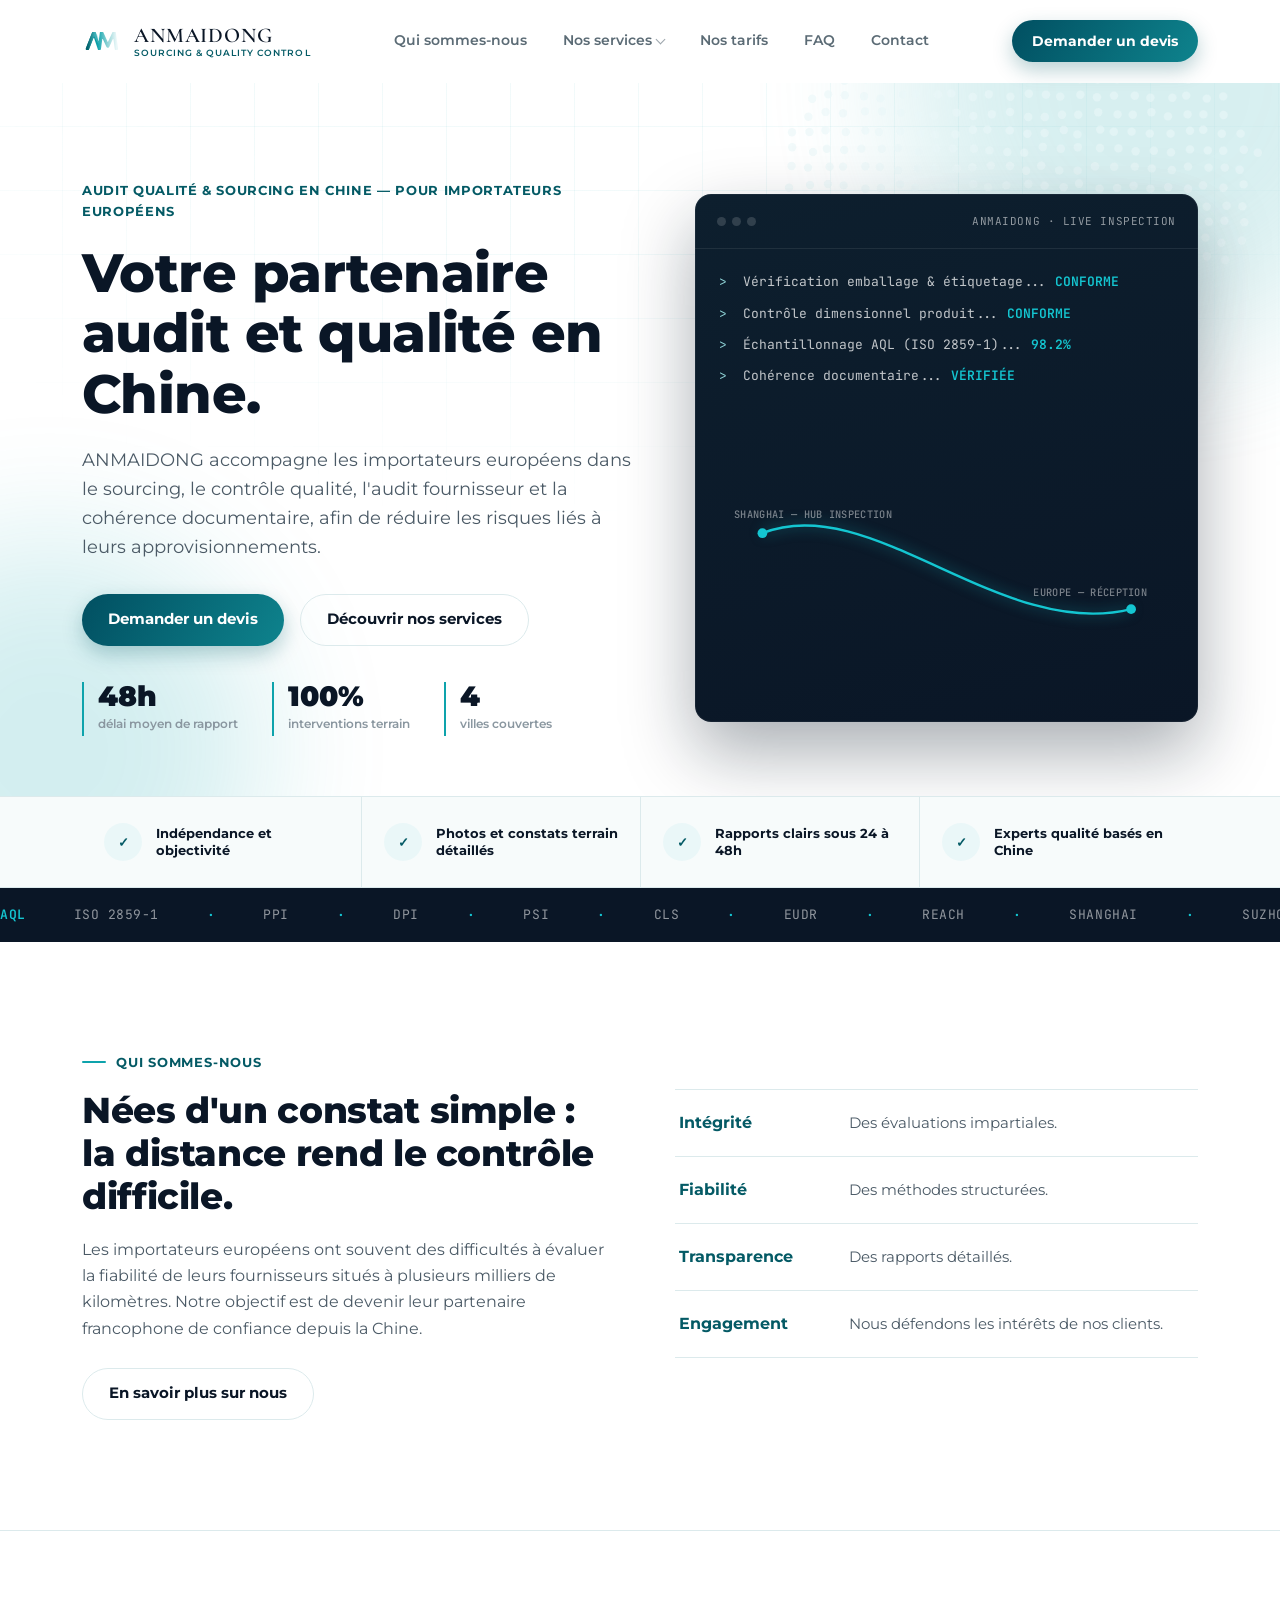
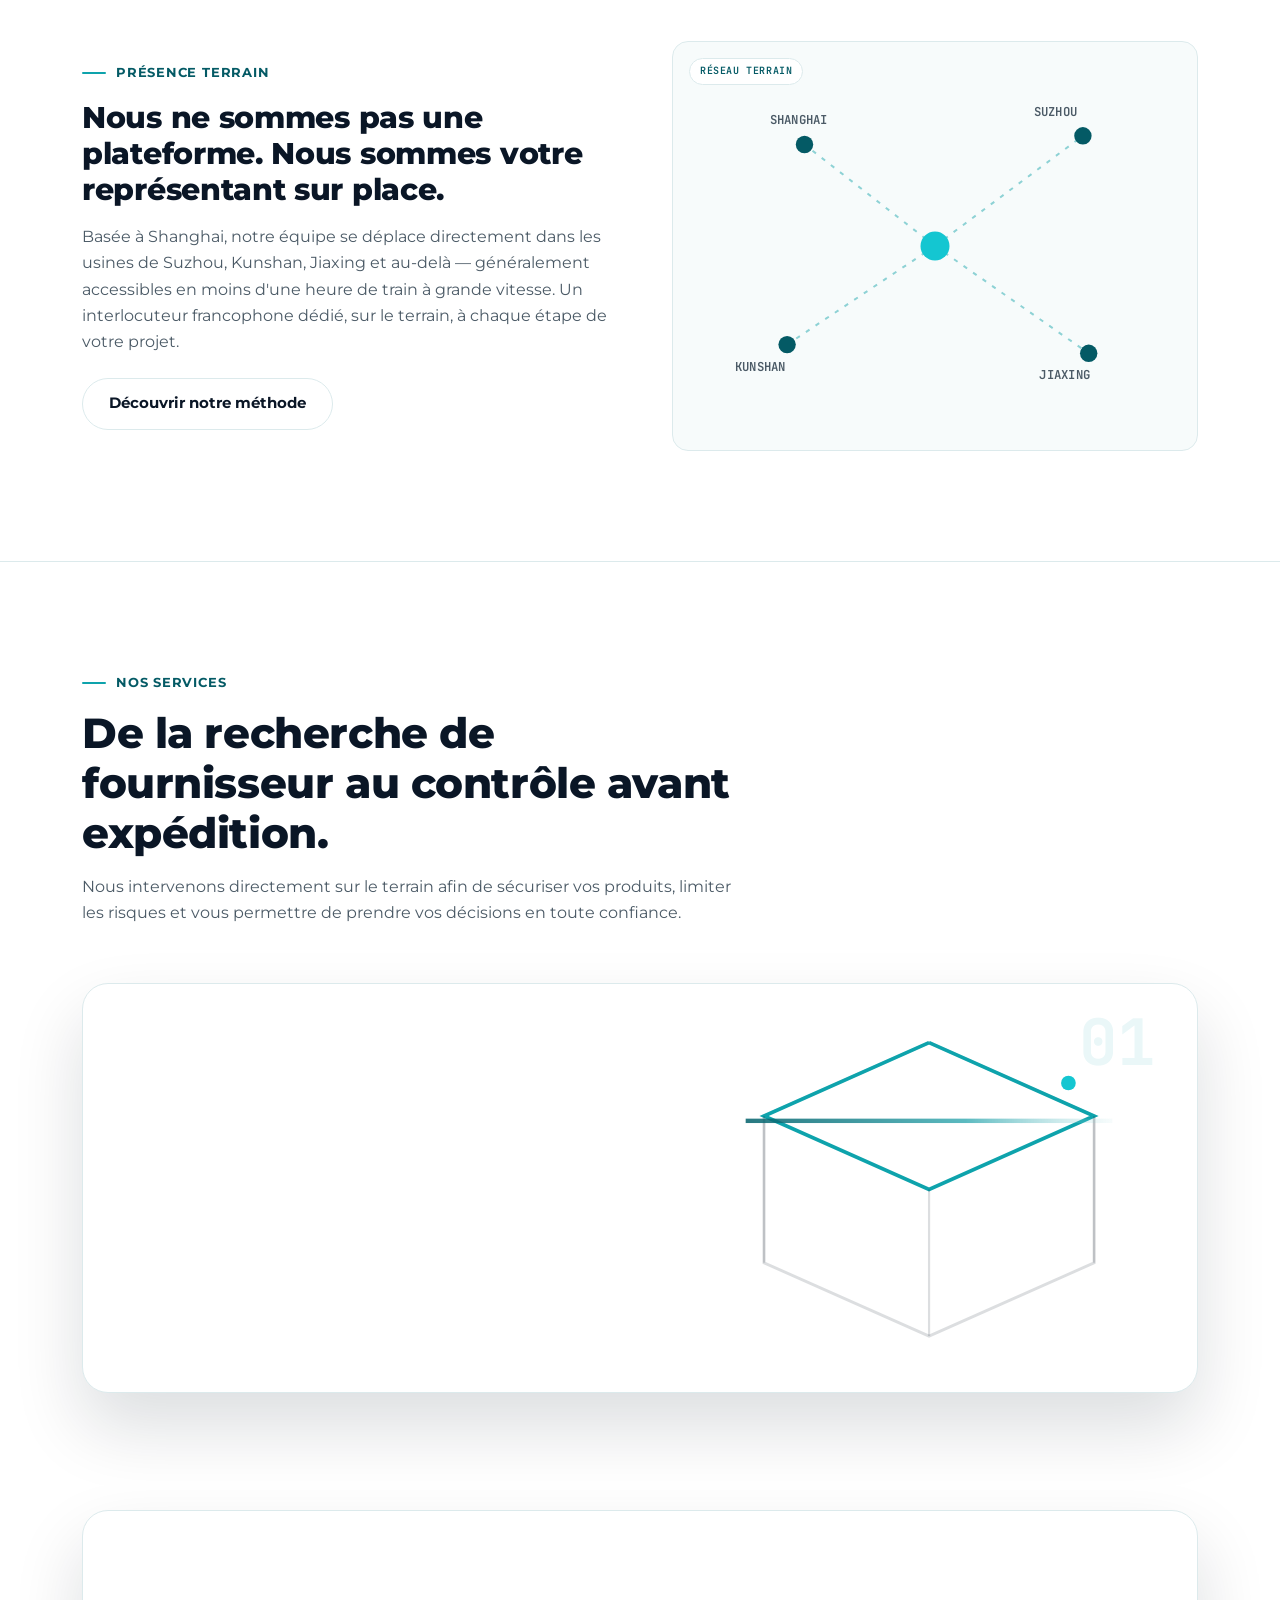
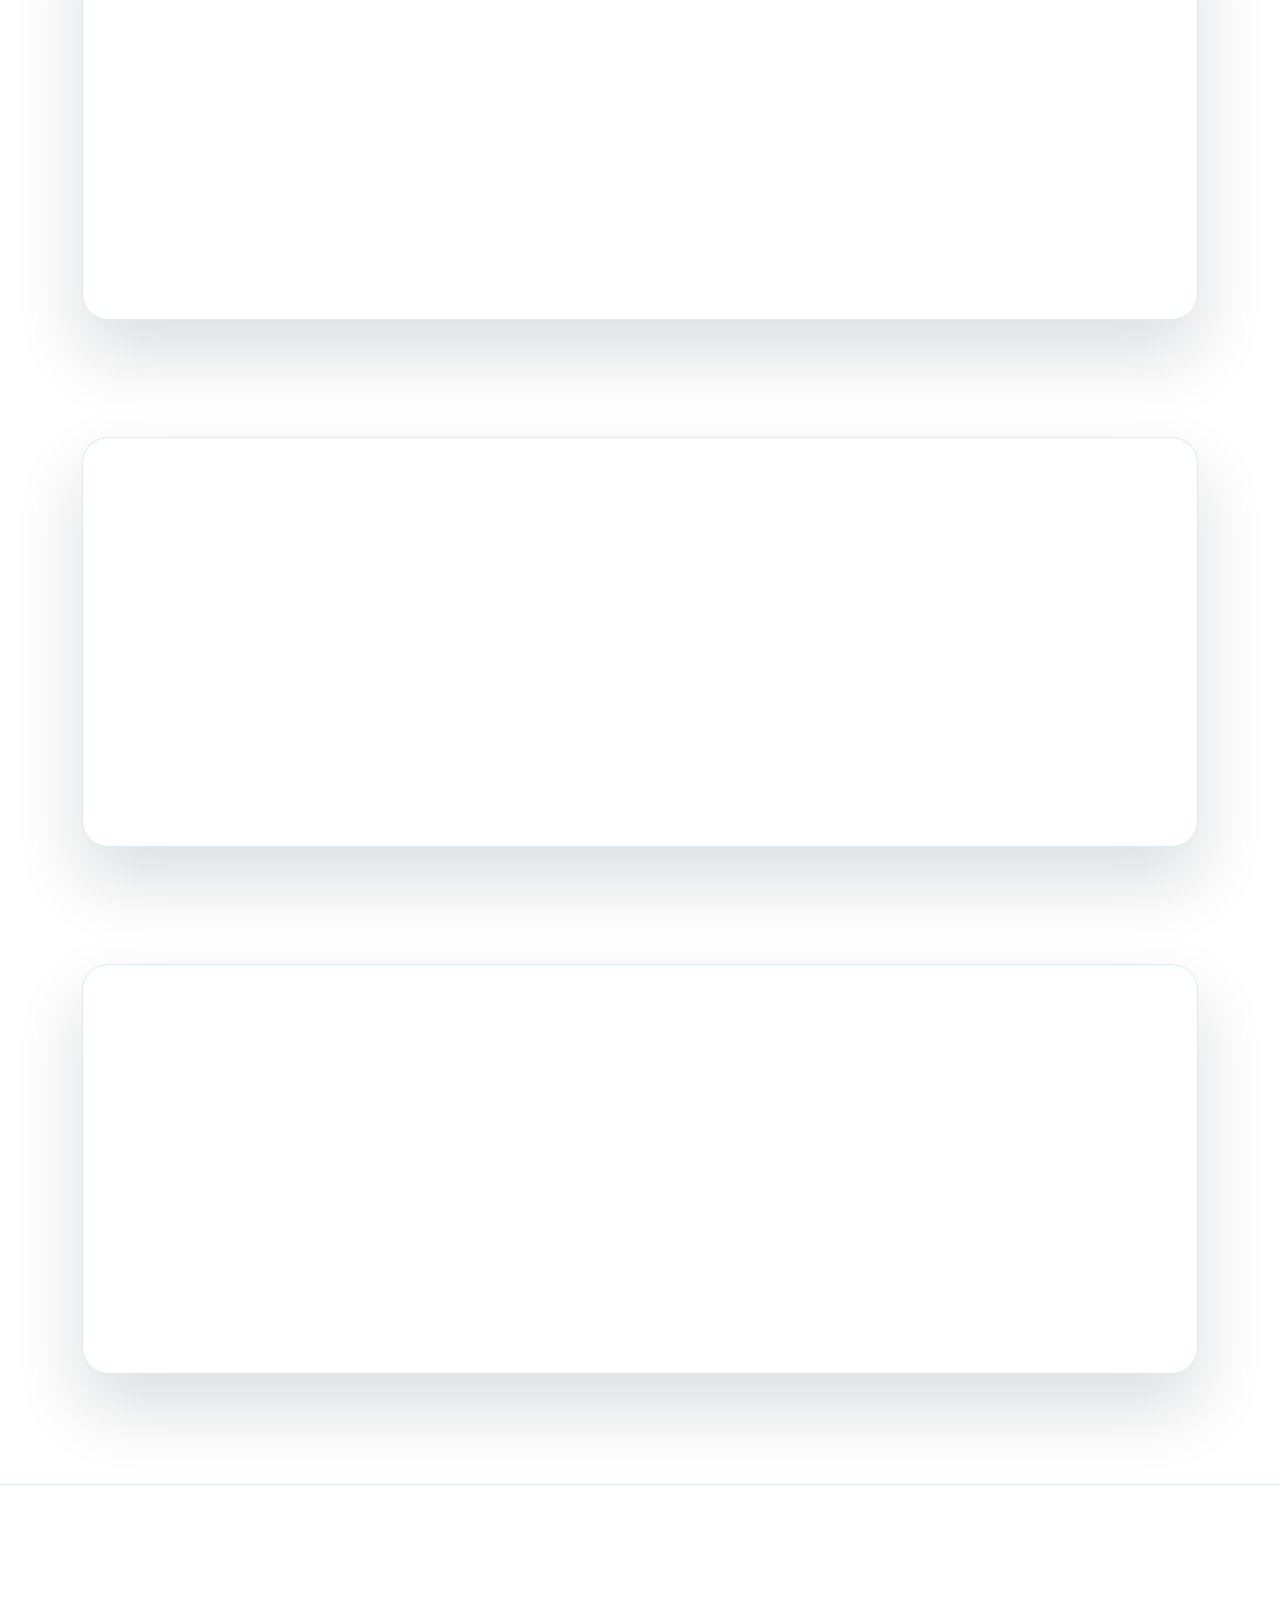
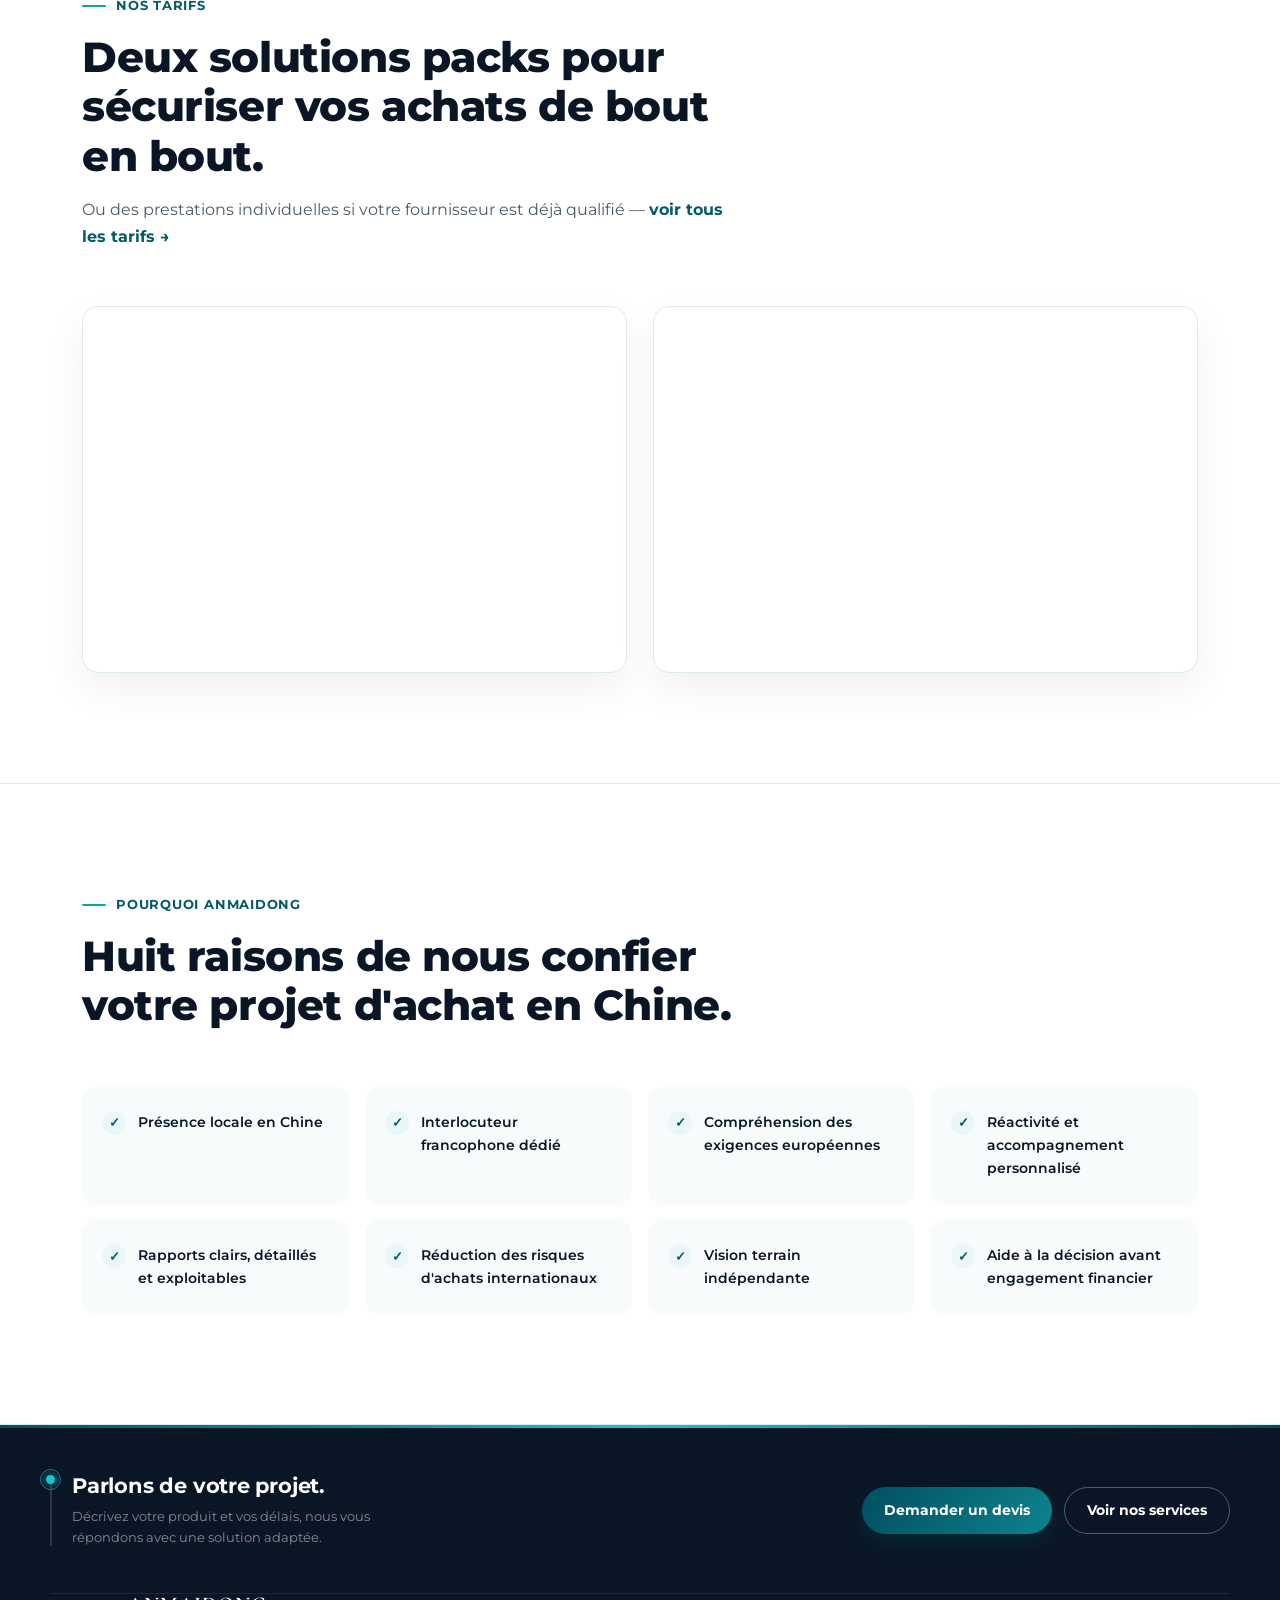
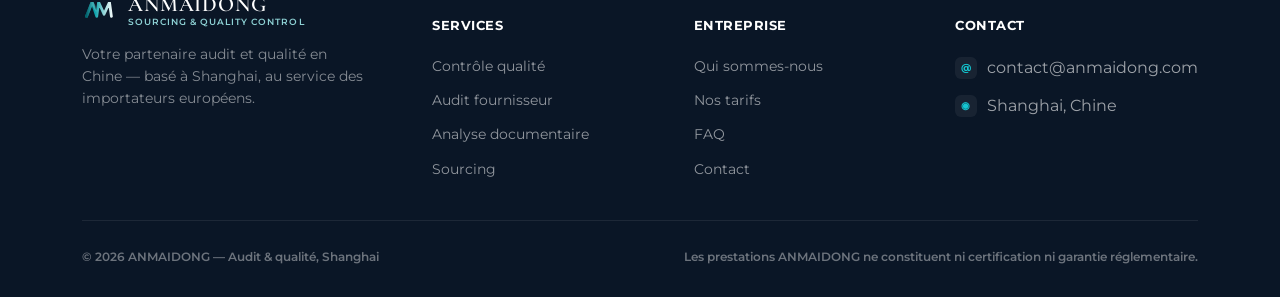
==== commit 9fe48f82: "gros push" ====
--- a/index.html
+++ b/index.html
@@ -5,6 +5,26 @@
 <meta name="viewport" content="width=device-width, initial-scale=1.0">
 <title>ANMAIDONG — Audit qualité & sourcing en Chine</title>
 <meta name="description" content="Partenaire audit et qualité en Chine pour importateurs européens : contrôle qualité, audit fournisseur, sourcing et analyse documentaire.">
+<link rel="icon" type="image/x-icon" href="/favicon/favicon.ico">
+<link rel="icon" type="image/png" sizes="16x16" href="/favicon/favicon-16x16.png">
+<link rel="icon" type="image/png" sizes="32x32" href="/favicon/favicon-32x32.png">
+<link rel="icon" type="image/png" sizes="48x48" href="/favicon/favicon-48x48.png">
+<link rel="apple-touch-icon" sizes="180x180" href="/favicon/apple-touch-icon.png">
+<link rel="mask-icon" href="/favicon/safari-pinned-tab.svg" color="#0EA3AC">
+<link rel="manifest" href="/favicon/site.webmanifest">
+<meta name="msapplication-TileColor" content="#0A1626">
+<meta name="msapplication-config" content="/favicon/browserconfig.xml">
+<meta name="theme-color" content="#0A1626">
+<meta property="og:type" content="website">
+<meta property="og:locale" content="fr_FR">
+<meta property="og:site_name" content="ANMAIDONG">
+<meta property="og:title" content="ANMAIDONG — Audit qualité & sourcing en Chine">
+<meta property="og:description" content="Partenaire audit et qualité en Chine pour importateurs européens : contrôle qualité, audit fournisseur, sourcing et analyse documentaire.">
+<meta property="og:image" content="/assets/images/og-image.png">
+<meta name="twitter:card" content="summary_large_image">
+<meta name="twitter:title" content="ANMAIDONG — Audit qualité & sourcing en Chine">
+<meta name="twitter:description" content="Partenaire audit et qualité en Chine pour importateurs européens : contrôle qualité, audit fournisseur, sourcing et analyse documentaire.">
+<meta name="twitter:image" content="/assets/images/og-image.png">
 <link rel="preconnect" href="https://fonts.googleapis.com">
 <link rel="preconnect" href="https://fonts.gstatic.com" crossorigin>
 <link rel="stylesheet" href="assets/css/style.css">
@@ -40,7 +60,17 @@
     </a>
     <ul class="nav-links">
       <li><a href="qui-sommes-nous.html">Qui sommes-nous</a></li>
-      <li><a href="services/index.html">Nos services</a></li>
+      <li class="nav-has-mega">
+        <a href="services/index.html">Nos services</a>
+        <div class="nav-mega">
+          <div class="nav-mega-card">
+            <a href="services/controle-qualite.html" class="nav-mega-item"><span class="nm-icon"><svg viewBox="0 0 64 64" xmlns="http://www.w3.org/2000/svg"><g fill="none" stroke="currentColor" stroke-width="3.4" stroke-linecap="round" stroke-linejoin="round"><circle cx="27" cy="27" r="13"/><line x1="36.2" y1="36.2" x2="46" y2="46"/><path d="M21 27 L25.5 31.5 L34 21" stroke-width="3"/></g></svg></span><div><strong>Contrôle qualité</strong><span>Conformité avant expédition</span></div></a>
+            <a href="services/audit-fournisseur.html" class="nav-mega-item"><span class="nm-icon"><svg viewBox="0 0 64 64" xmlns="http://www.w3.org/2000/svg"><g fill="none" stroke="currentColor" stroke-width="3.4" stroke-linecap="round" stroke-linejoin="round"><rect x="16" y="12" width="28" height="38" rx="3.5"/><rect x="24" y="8" width="12" height="7" rx="2"/><line x1="22" y1="26" x2="38" y2="26"/><line x1="22" y1="33" x2="38" y2="33"/><line x1="22" y1="40" x2="32" y2="40"/><circle cx="46" cy="44" r="8.5" fill="white" stroke="currentColor"/><path d="M42.3 44 L45 46.7 L50 41" stroke-width="3"/></g></svg></span><div><strong>Audit fournisseur</strong><span>Fiabilité industrielle</span></div></a>
+            <a href="services/analyse-documentaire.html" class="nav-mega-item"><span class="nm-icon"><svg viewBox="0 0 64 64" xmlns="http://www.w3.org/2000/svg"><g fill="none" stroke="currentColor" stroke-width="3.4" stroke-linecap="round" stroke-linejoin="round"><rect x="11" y="10" width="24" height="32" rx="2.5" fill="white"/><line x1="16" y1="18" x2="30" y2="18"/><line x1="16" y1="24" x2="30" y2="24"/><line x1="16" y1="30" x2="26" y2="30"/><rect x="24" y="19" width="24" height="32" rx="2.5" fill="white"/><line x1="29" y1="27" x2="43" y2="27"/><line x1="29" y1="33" x2="43" y2="33"/><line x1="29" y1="39" x2="39" y2="39"/></g></svg></span><div><strong>Analyse documentaire</strong><span>Déclaré vs observé</span></div></a>
+            <a href="services/sourcing.html" class="nav-mega-item"><span class="nm-icon"><svg viewBox="0 0 64 64" xmlns="http://www.w3.org/2000/svg"><g fill="none" stroke="currentColor" stroke-width="3.4" stroke-linecap="round" stroke-linejoin="round"><circle cx="32" cy="32" r="20"/><path d="M32 20 L37 32 L32 44 L27 32 Z" fill="currentColor"/><circle cx="32" cy="32" r="2.4" fill="white" stroke="none"/></g></svg></span><div><strong>Sourcing</strong><span>Trouver le bon fabricant</span></div></a>
+          </div>
+        </div>
+      </li>
       <li><a href="tarifs.html">Nos tarifs</a></li>
       <li><a href="faq.html">FAQ</a></li>
       <li><a href="contact.html">Contact</a></li>
@@ -61,7 +91,7 @@
     <a href="contact.html" class="btn btn-primary btn-block">Demander un devis</a>
 </div>
 
-<section class="page-hero" style="padding-bottom:0;overflow:visible;">
+<section class="page-hero hero-bleed" style="padding-bottom:0;">
   <svg class="map-watermark" data-parallax="0.06" viewBox="0 0 300 260" style="top:-30px;right:-40px;width:600px;height:520px;opacity:0.6;" xmlns="http://www.w3.org/2000/svg">
     <circle cx="28.2" cy="126.8" r="2.1"/>
 <circle cx="36.0" cy="81.1" r="2.1"/>
@@ -607,45 +637,145 @@
 </section>
 
 <section class="border-b">
+  <div class="wrap zigzag rev">
+    <div data-reveal="right">
+      <div class="illus-panel">
+        <span class="illus-tag mono">RÉSEAU TERRAIN</span>
+        <svg class="hub-map" viewBox="0 0 320 240" xmlns="http://www.w3.org/2000/svg">
+          <path class="hub-line illus-draw" d="M160,120 L70,50"/>
+          <path class="hub-line illus-draw" d="M160,120 L262,44"/>
+          <path class="hub-line illus-draw" d="M160,120 L58,188"/>
+          <path class="hub-line illus-draw" d="M160,120 L266,194"/>
+          <circle class="hub-city" cx="70" cy="50" r="6"/>
+          <circle class="hub-city" cx="262" cy="44" r="6"/>
+          <circle class="hub-city" cx="58" cy="188" r="6"/>
+          <circle class="hub-city" cx="266" cy="194" r="6"/>
+          <text x="46" y="36">SHANGHAI</text>
+          <text x="228" y="30">SUZHOU</text>
+          <text x="22" y="206">KUNSHAN</text>
+          <text x="232" y="212">JIAXING</text>
+          <circle class="hub-center illus-node" cx="160" cy="120" r="10"/>
+          <circle class="node-ring" cx="160" cy="120" r="10"/>
+        </svg>
+      </div>
+    </div>
+    <div class="zz-text" data-reveal="left">
+      <div class="kicker">PRÉSENCE TERRAIN</div>
+      <h3>Nous ne sommes pas une plateforme. Nous sommes votre représentant sur place.</h3>
+      <p>Basée à Shanghai, notre équipe se déplace directement dans les usines de Suzhou, Kunshan, Jiaxing et au-delà — généralement accessibles en moins d'une heure de train à grande vitesse. Un interlocuteur francophone dédié, sur le terrain, à chaque étape de votre projet.</p>
+      <a href="qui-sommes-nous.html" class="btn btn-ghost" style="margin-top:6px;">Découvrir notre méthode</a>
+    </div>
+  </div>
+</section>
+
+<section class="border-b">
   <div class="wrap">
     <div class="kicker" data-reveal>NOS SERVICES</div>
     <div class="section-head" data-reveal>
       <h2>De la recherche de fournisseur au contrôle avant expédition.</h2>
       <p>Nous intervenons directement sur le terrain afin de sécuriser vos produits, limiter les risques et vous permettre de prendre vos décisions en toute confiance.</p>
     </div>
-    <div class="service-grid" data-reveal-group>
-      <a href="services/controle-qualite.html" class="service-card tilt" data-reveal style="--i:0">
-        <div class="tilt-inner">
-          <div class="sc-icon">◈</div>
-          <h3>Contrôle qualité</h3>
-          <p>Vérifiez la conformité de vos produits avant expédition, selon les standards AQL (ISO 2859-1).</p>
-          <span class="sc-link">Découvrir <span class="arrow">→</span></span>
-        </div>
-      </a>
-      <a href="services/audit-fournisseur.html" class="service-card tilt" data-reveal style="--i:1">
-        <div class="tilt-inner">
-          <div class="sc-icon">◎</div>
-          <h3>Audit fournisseur</h3>
-          <p>Évaluez la fiabilité industrielle et organisationnelle de vos partenaires avant de commander.</p>
-          <span class="sc-link">Découvrir <span class="arrow">→</span></span>
-        </div>
-      </a>
-      <a href="services/analyse-documentaire.html" class="service-card tilt" data-reveal style="--i:2">
-        <div class="tilt-inner">
-          <div class="sc-icon">▤</div>
-          <h3>Analyse documentaire</h3>
-          <p>Confrontez les documents fournisseurs à la réalité observée sur le terrain.</p>
-          <span class="sc-link">Découvrir <span class="arrow">→</span></span>
-        </div>
-      </a>
-      <a href="services/sourcing.html" class="service-card tilt" data-reveal style="--i:3">
-        <div class="tilt-inner">
-          <div class="sc-icon">⟡</div>
-          <h3>Sourcing</h3>
-          <p>Trouvez, comparez et négociez avec les fabricants les plus adaptés à votre projet.</p>
-          <span class="sc-link">Découvrir <span class="arrow">→</span></span>
-        </div>
-      </a>
+    <div class="stack-wrap">
+      <div class="stack-item">
+        <a href="services/controle-qualite.html" class="stack-card tilt" style="z-index:1;">
+          <div>
+            <div class="sc-icon"><svg viewBox="0 0 64 64" xmlns="http://www.w3.org/2000/svg"><g fill="none" stroke="currentColor" stroke-width="3.4" stroke-linecap="round" stroke-linejoin="round"><circle cx="27" cy="27" r="13"/><line x1="36.2" y1="36.2" x2="46" y2="46"/><path d="M21 27 L25.5 31.5 L34 21" stroke-width="3"/></g></svg></div>
+            <h3>Contrôle qualité</h3>
+            <p>Vérifiez la conformité de vos produits avant expédition, selon les standards AQL (ISO 2859-1) — à chaque étape de la fabrication.</p>
+            <span class="sc-link">Découvrir le service <span class="arrow">→</span></span>
+          </div>
+          <div class="stack-visual">
+            <span class="stack-num">01</span>
+            <svg viewBox="0 0 240 170" xmlns="http://www.w3.org/2000/svg" style="position:relative;z-index:1;">
+              <polygon points="120,8 210,48 210,128 120,168 30,128 30,48" fill="none" stroke="#0A1626" stroke-width="1.6" opacity="0.14"/>
+              <polygon class="illus-draw" points="120,8 210,48 120,88 30,48" fill="none" stroke="#0EA3AC" stroke-width="2"/>
+              <line x1="120" y1="88" x2="120" y2="168" stroke="#0A1626" stroke-width="1.2" opacity="0.14"/>
+              <line x1="30" y1="48" x2="30" y2="128" stroke="#0A1626" stroke-width="1.2" opacity="0.14"/>
+              <line x1="210" y1="48" x2="210" y2="128" stroke="#0A1626" stroke-width="1.2" opacity="0.14"/>
+              <rect x="20" y="4" width="200" height="2.4" fill="url(#gradA)" opacity="0.85"><animate attributeName="y" values="4;158;4" dur="2.6s" repeatCount="indefinite"/></rect>
+              <circle class="illus-node" cx="196" cy="30" r="4" fill="#14C6D1"/>
+            </svg>
+          </div>
+        </a>
+      </div>
+      <div class="stack-item">
+        <a href="services/audit-fournisseur.html" class="stack-card tilt" style="z-index:2;">
+          <div>
+            <div class="sc-icon"><svg viewBox="0 0 64 64" xmlns="http://www.w3.org/2000/svg"><g fill="none" stroke="currentColor" stroke-width="3.4" stroke-linecap="round" stroke-linejoin="round"><rect x="16" y="12" width="28" height="38" rx="3.5"/><rect x="24" y="8" width="12" height="7" rx="2"/><line x1="22" y1="26" x2="38" y2="26"/><line x1="22" y1="33" x2="38" y2="33"/><line x1="22" y1="40" x2="32" y2="40"/><circle cx="46" cy="44" r="8.5" fill="white" stroke="currentColor"/><path d="M42.3 44 L45 46.7 L50 41" stroke-width="3"/></g></svg></div>
+            <h3>Audit fournisseur</h3>
+            <p>Évaluez la fiabilité industrielle et organisationnelle de vos partenaires avant de vous engager commercialement.</p>
+            <span class="sc-link">Découvrir le service <span class="arrow">→</span></span>
+          </div>
+          <div class="stack-visual">
+            <span class="stack-num">02</span>
+            <svg viewBox="0 0 240 170" xmlns="http://www.w3.org/2000/svg" style="position:relative;z-index:1;">
+              <rect x="34" y="78" width="110" height="82" fill="none" stroke="#0A1626" stroke-width="1.6" opacity="0.16"/>
+              <polyline points="34,78 59,54 84,78 109,54 134,78" fill="none" stroke="#0EA3AC" stroke-width="2"/>
+              <rect x="52" y="98" width="16" height="16" fill="none" stroke="#0A1626" stroke-width="1.2" opacity="0.3"/>
+              <rect x="82" y="98" width="16" height="16" fill="none" stroke="#0A1626" stroke-width="1.2" opacity="0.3"/>
+              <rect x="112" y="98" width="16" height="16" fill="none" stroke="#0A1626" stroke-width="1.2" opacity="0.3"/>
+              <rect x="68" y="128" width="30" height="32" fill="none" stroke="#0A1626" stroke-width="1.2" opacity="0.3"/>
+              <circle cx="176" cy="72" r="30" fill="#F7FBFB" stroke="#045A65" stroke-width="3"/>
+              <line x1="197" y1="93" x2="216" y2="112" stroke="#045A65" stroke-width="7" stroke-linecap="round"/>
+              <path class="illus-draw" d="M162,72 l10,10 20,-24" fill="none" stroke="#14C6D1" stroke-width="4" stroke-linecap="round" stroke-linejoin="round"/>
+            </svg>
+          </div>
+        </a>
+      </div>
+      <div class="stack-item">
+        <a href="services/analyse-documentaire.html" class="stack-card tilt" style="z-index:3;">
+          <div>
+            <div class="sc-icon"><svg viewBox="0 0 64 64" xmlns="http://www.w3.org/2000/svg"><g fill="none" stroke="currentColor" stroke-width="3.4" stroke-linecap="round" stroke-linejoin="round"><rect x="11" y="10" width="24" height="32" rx="2.5" fill="white"/><line x1="16" y1="18" x2="30" y2="18"/><line x1="16" y1="24" x2="30" y2="24"/><line x1="16" y1="30" x2="26" y2="30"/><rect x="24" y="19" width="24" height="32" rx="2.5" fill="white"/><line x1="29" y1="27" x2="43" y2="27"/><line x1="29" y1="33" x2="43" y2="33"/><line x1="29" y1="39" x2="39" y2="39"/></g></svg></div>
+            <h3>Analyse documentaire</h3>
+            <p>Confrontez les informations documentaires aux observations réalisées en usine pour sécuriser vos décisions.</p>
+            <span class="sc-link">Découvrir le service <span class="arrow">→</span></span>
+          </div>
+          <div class="stack-visual">
+            <span class="stack-num">03</span>
+            <svg viewBox="0 0 240 170" xmlns="http://www.w3.org/2000/svg" style="position:relative;z-index:1;">
+              <rect x="26" y="20" width="78" height="110" rx="6" fill="#fff" stroke="#0A1626" stroke-width="1.4" opacity="0.7"/>
+              <rect x="136" y="20" width="78" height="110" rx="6" fill="#fff" stroke="#0A1626" stroke-width="1.4" opacity="0.7"/>
+              <g stroke="#8ED2D5" stroke-width="3" stroke-linecap="round">
+                <line x1="38" y1="40" x2="92" y2="40"/><line x1="38" y1="54" x2="92" y2="54"/><line x1="38" y1="68" x2="80" y2="68"/>
+                <line x1="38" y1="90" x2="92" y2="90"/><line x1="38" y1="104" x2="70" y2="104"/>
+              </g>
+              <g stroke="#8ED2D5" stroke-width="3" stroke-linecap="round">
+                <line x1="148" y1="40" x2="202" y2="40"/><line x1="148" y1="54" x2="202" y2="54"/><line x1="148" y1="68" x2="190" y2="68"/>
+                <line x1="148" y1="104" x2="180" y2="104"/>
+              </g>
+              <line x1="148" y1="90" x2="202" y2="90" stroke="#AC1B22" stroke-width="3" stroke-linecap="round"/>
+              <circle class="illus-node" cx="205" cy="90" r="5" fill="#AC1B22"/>
+              <path class="illus-draw" d="M104,68 C112,68 128,68 136,68" fill="none" stroke="#045A65" stroke-width="2" stroke-dasharray="4 4"/>
+              <path d="M116,62 l8,6 -8,6" fill="none" stroke="#045A65" stroke-width="2" stroke-linecap="round" stroke-linejoin="round"/>
+            </svg>
+          </div>
+        </a>
+      </div>
+      <div class="stack-item">
+        <a href="services/sourcing.html" class="stack-card tilt" style="z-index:4;">
+          <div>
+            <div class="sc-icon"><svg viewBox="0 0 64 64" xmlns="http://www.w3.org/2000/svg"><g fill="none" stroke="currentColor" stroke-width="3.4" stroke-linecap="round" stroke-linejoin="round"><circle cx="32" cy="32" r="20"/><path d="M32 20 L37 32 L32 44 L27 32 Z" fill="currentColor"/><circle cx="32" cy="32" r="2.4" fill="white" stroke="none"/></g></svg></div>
+            <h3>Sourcing</h3>
+            <p>Trouvez, comparez et négociez avec les fabricants les plus adaptés à votre projet et à votre cahier des charges.</p>
+            <span class="sc-link">Découvrir le service <span class="arrow">→</span></span>
+          </div>
+          <div class="stack-visual">
+            <span class="stack-num">04</span>
+            <svg class="hub-map" viewBox="0 0 240 170" xmlns="http://www.w3.org/2000/svg" style="position:relative;z-index:1;">
+              <path class="hub-line illus-draw" d="M120,85 L48,40"/>
+              <path class="hub-line illus-draw" d="M120,85 L196,36"/>
+              <path class="hub-line illus-draw" d="M120,85 L40,140"/>
+              <path class="hub-line illus-draw" d="M120,85 L198,145"/>
+              <circle class="hub-city" cx="48" cy="40" r="5"/>
+              <circle class="hub-city" cx="196" cy="36" r="5"/>
+              <circle class="hub-city" cx="40" cy="140" r="5"/>
+              <circle class="hub-city" cx="198" cy="145" r="5"/>
+              <circle class="hub-center illus-node" cx="120" cy="85" r="8"/>
+              <circle cx="120" cy="85" r="14" fill="none" stroke="#0EA3AC" stroke-width="1" opacity="0.5"/>
+            </svg>
+          </div>
+        </a>
+      </div>
     </div>
   </div>
 </section>
@@ -713,20 +843,22 @@
 </section>
 
 
-<section>
-  <div class="wrap">
-    <div class="cta-band" data-reveal="scale">
-      <h2>Parlons de votre projet d'achat en Chine.</h2>
-      <p style="max-width:52ch;">Décrivez-nous votre produit et vos délais : nous vous répondons avec une solution adaptée et un planning prévisionnel.</p>
-      <div class="actions">
-        <a href="contact.html" class="btn btn-primary">Demander un devis</a>
+<footer>
+  <div class="wrap footer-cta">
+    <div class="footer-cta-inner">
+      <div class="footer-cta-text">
+        <span class="footer-cta-dot"></span>
+        <div data-reveal>
+          <h2 data-split>Parlons de votre projet.</h2>
+          <p>Décrivez votre produit et vos délais, nous vous répondons avec une solution adaptée.</p>
+        </div>
+      </div>
+      <div class="actions" data-reveal>
+        <a href="contact.html" class="btn btn-primary magnetic">Demander un devis</a>
         <a href="services/index.html" class="btn btn-ghost" style="border-color:rgba(255,255,255,0.3);color:#fff;">Voir nos services</a>
       </div>
     </div>
   </div>
-</section>
-
-<footer>
   <div class="wrap">
     <div class="footer-grid">
       <div class="footer-col">
@@ -760,8 +892,8 @@
       <div class="footer-col">
         <h5>CONTACT</h5>
         <ul>
-          <li>contact@anmaidong.com</li>
-          <li>Shanghai, Chine</li>
+          <li><span class="fc-icon">@</span>contact@anmaidong.com</li>
+          <li><span class="fc-icon">◉</span>Shanghai, Chine</li>
         </ul>
       </div>
     </div>
@@ -771,6 +903,9 @@
     </div>
   </div>
 </footer>
+<button class="back-to-top" aria-label="Retour en haut">
+  <svg viewBox="0 0 24 24" fill="none" stroke="currentColor" stroke-width="2.2" stroke-linecap="round" stroke-linejoin="round"><line x1="12" y1="19" x2="12" y2="5"/><polyline points="5,12 12,5 19,12"/></svg>
+</button>
 <script src="assets/js/main.js"></script>
 </body>
 </html>
--- a/assets/css/style.css
+++ b/assets/css/style.css
@@ -30,7 +30,7 @@
 }
 
 *{box-sizing:border-box;}
-html{scroll-behavior:smooth;}
+html{scroll-behavior:smooth;overflow-x:hidden;}
 body{
   margin:0;background:var(--paper);color:var(--navy);
   font-family:'Montserrat',sans-serif;font-size:16px;line-height:1.65;
@@ -76,15 +76,15 @@
 .section-head h2{font-size:clamp(28px,3.4vw,42px);margin-bottom:16px;line-height:1.18;}
 .section-head.center{margin-left:auto;margin-right:auto;text-align:center;}
 
-/* ---------- Reveal on scroll ---------- */
-[data-reveal]{opacity:0;transform:translateY(28px);transition:opacity .7s var(--ease), transform .7s var(--ease);}
-[data-reveal].in{opacity:1;transform:translateY(0);}
-[data-reveal="scale"]{transform:translateY(0) scale(0.94);}
+/* ---------- Reveal on scroll — focus-in, not slide-up ---------- */
+[data-reveal]{opacity:0;filter:blur(9px);transform:scale(0.975);transition:opacity 1s var(--ease), filter 1s var(--ease), transform 1s var(--ease);}
+[data-reveal].in{opacity:1;filter:blur(0);transform:scale(1);}
+[data-reveal="scale"]{transform:scale(0.93);}
 [data-reveal="scale"].in{transform:scale(1);}
-[data-reveal="left"]{transform:translateX(-32px);}
-[data-reveal="left"].in{transform:translateX(0);}
-[data-reveal="right"]{transform:translateX(32px);}
-[data-reveal="right"].in{transform:translateX(0);}
+[data-reveal="left"]{transform:translateX(-16px) scale(0.98);}
+[data-reveal="left"].in{transform:translateX(0) scale(1);}
+[data-reveal="right"]{transform:translateX(16px) scale(0.98);}
+[data-reveal="right"].in{transform:translateX(0) scale(1);}
 [data-reveal-group] [data-reveal]{transition-delay:calc(var(--i, 0) * 90ms);}
 
 /* ---------- Logo ---------- */
@@ -97,15 +97,39 @@
 footer .brand-word .tag{color:var(--teal-light);}
 
 /* ---------- Header / nav ---------- */
-header{position:fixed;top:0;left:0;right:0;z-index:200;background:rgba(255,255,255,0.85);backdrop-filter:blur(10px) saturate(1.4);border-bottom:1px solid transparent;transition:border-color .3s, box-shadow .3s, background .3s;}
+header{position:fixed;top:0;left:0;right:0;z-index:200;background:#fff;border-bottom:1px solid transparent;transition:border-color .3s, box-shadow .3s;}
 header.scrolled{border-bottom-color:var(--line);box-shadow:0 2px 30px rgba(10,22,38,0.06);}
 nav.wrap{display:flex;align-items:center;justify-content:space-between;height:82px;}
-.nav-links{display:flex;gap:30px;list-style:none;margin:0;padding:0;}
-.nav-links a{font-size:14.5px;font-weight:600;color:#5B6B75;position:relative;padding:6px 0;transition:color .2s;}
-.nav-links a::after{content:"";position:absolute;left:0;bottom:-2px;width:0;height:2px;background:var(--teal);border-radius:2px;transition:width .25s var(--ease);}
+.nav-links{display:flex;gap:4px;list-style:none;margin:0;padding:0;position:relative;}
+.nav-links li{position:relative;}
+.nav-links a{font-size:14px;font-weight:600;color:#5B6B75;position:relative;padding:9px 16px;display:block;border-radius:100px;transition:color .25s;z-index:2;}
 .nav-links a:hover,.nav-links a.active{color:var(--navy);}
-.nav-links a.active::after,.nav-links a:hover::after{width:100%;}
+.nav-indicator{position:absolute;top:0;height:100%;background:var(--teal-tint);border-radius:100px;z-index:1;opacity:0;transition:transform .35s var(--ease), width .35s var(--ease), opacity .2s;pointer-events:none;}
+.nav-links.indicator-ready .nav-indicator{opacity:1;}
 .nav-right{display:flex;align-items:center;gap:18px;}
+
+/* Mega menu — "Nos services" */
+.nav-has-mega{display:flex;align-items:center;}
+.nav-has-mega>a{display:flex;align-items:center;gap:5px;}
+.nav-has-mega>a::after{content:"";width:6px;height:6px;border-right:1.5px solid currentColor;border-bottom:1.5px solid currentColor;transform:rotate(45deg);margin-top:-3px;opacity:.6;transition:transform .25s;}
+.nav-has-mega:hover>a::after{transform:rotate(225deg);margin-top:3px;}
+.nav-mega{
+  position:absolute;top:100%;left:50%;transform:translateX(-50%);width:460px;padding-top:16px;
+  opacity:0;visibility:hidden;pointer-events:none;transition:opacity .22s var(--ease), visibility .22s;z-index:50;
+}
+.nav-has-mega:hover .nav-mega,.nav-has-mega:focus-within .nav-mega{opacity:1;visibility:visible;pointer-events:auto;}
+.nav-mega-card{
+  background:#fff;border:1px solid var(--line);border-radius:18px;box-shadow:0 30px 60px rgba(10,22,38,.16);
+  padding:14px;display:grid;grid-template-columns:1fr 1fr;gap:4px;
+  transform:translateY(6px);transition:transform .22s var(--ease);
+}
+.nav-has-mega:hover .nav-mega-card{transform:translateY(0);}
+.nav-mega-item{display:flex;gap:12px;align-items:flex-start;padding:12px;border-radius:12px;transition:background .2s;}
+.nav-mega-item:hover{background:var(--paper-soft);}
+.nav-mega-item .nm-icon{width:34px;height:34px;border-radius:9px;background:var(--teal-tint);color:var(--teal-deep);display:flex;align-items:center;justify-content:center;flex-shrink:0;font-size:15px;font-weight:700;}
+.nm-icon svg,.sc-icon svg,.ic-icon svg{width:58%;height:58%;}
+.nav-mega-item strong{display:block;font-size:13.5px;color:var(--navy);margin-bottom:2px;font-weight:700;}
+.nav-mega-item span{font-size:11.5px;color:var(--muted);}
 .burger{display:none;width:40px;height:40px;border:1.5px solid var(--line);border-radius:10px;align-items:center;justify-content:center;cursor:pointer;background:#fff;}
 .burger span{display:block;width:16px;height:1.5px;background:var(--navy);position:relative;}
 .burger span::before,.burger span::after{content:"";position:absolute;left:0;width:16px;height:1.5px;background:var(--navy);transition:transform .25s;}
@@ -130,6 +154,7 @@
 /* ---------- Hero shared ---------- */
 .page-hero{padding-top:180px;padding-bottom:80px;position:relative;overflow:hidden;}
 .page-hero.compact{padding-top:160px;padding-bottom:60px;}
+.page-hero.hero-bleed{overflow:visible;}
 .hero-eyebrow{font-weight:700;font-size:13px;letter-spacing:0.05em;color:var(--teal-deep);margin-bottom:20px;}
 .crumb{font-size:12.5px;font-weight:700;color:var(--muted);margin-bottom:18px;display:flex;gap:8px;align-items:center;}
 .crumb a{color:var(--teal-deep);}
@@ -176,7 +201,7 @@
 @media (prefers-reduced-motion: reduce){
   .route-path-solid{animation:none;stroke-dashoffset:0;}
   .route-dot.pulse,.node-ring,.orb1,.orb2{animation:none;}
-  [data-reveal]{transition:none;opacity:1;transform:none;}
+  [data-reveal]{transition:none;opacity:1;transform:none;filter:none;}
 }
 
 /* ---------- Trust / marquee strip ---------- */
@@ -260,19 +285,28 @@
 @keyframes scanmove{0%{top:4%;}50%{top:92%;}100%{top:4%;}}
 .scan-tag{position:absolute;background:#fff;border:1px solid var(--line);border-radius:8px;padding:4px 9px;font-family:'JetBrains Mono',monospace;font-size:10.5px;font-weight:600;color:var(--teal-deep);box-shadow:0 6px 16px rgba(10,22,38,.08);opacity:0;animation:tagpop .3s ease forwards;}
 
-/* ---------- Timeline (méthode) — scrollytelling ---------- */
-.timeline-wrap{position:relative;padding-left:46px;}
-.timeline-wrap::before{content:"";position:absolute;left:14px;top:6px;bottom:6px;width:2px;background:var(--line);}
-.timeline-fill{position:absolute;left:14px;top:6px;width:2px;background:linear-gradient(180deg,var(--teal-d1),var(--teal-bright));height:0%;transition:height .1s linear;}
-.t-row{position:relative;padding:0 0 46px;}
-.t-row:last-child{padding-bottom:0;}
-.t-row .num{
-  position:absolute;left:-46px;top:-2px;width:30px;height:30px;border-radius:50%;background:#fff;border:2px solid var(--line);
-  color:var(--muted);display:flex;align-items:center;justify-content:center;font-weight:800;font-size:12.5px;transition:all .3s var(--ease);
-}
-.t-row.active .num{border-color:var(--teal);color:var(--teal-deep);background:var(--teal-tint);box-shadow:0 0 0 5px rgba(14,163,172,0.12);}
-.t-row h4{font-size:17px;margin-bottom:5px;}
-.t-row p{margin:0;font-size:14px;}
+/* ---------- Notre méthode — timeline verticale illustrée ---------- */
+.method-wrap{position:relative;padding-left:78px;}
+.method-wrap::before{content:"";position:absolute;left:27px;top:8px;bottom:8px;width:2px;background:var(--line);}
+.method-fill{position:absolute;left:27px;top:8px;width:2px;background:linear-gradient(180deg,var(--teal-d1),var(--teal-bright));height:0%;transition:height .1s linear;}
+.method-row{position:relative;display:flex;gap:24px;align-items:flex-start;padding-bottom:48px;}
+.method-row:last-child{padding-bottom:0;}
+.method-num{
+  position:absolute;left:-78px;top:0;width:56px;height:56px;border-radius:50%;background:#fff;border:2px solid var(--line);
+  color:var(--muted);display:flex;align-items:center;justify-content:center;font-weight:800;font-size:14px;transition:all .35s var(--ease);z-index:1;
+}
+.method-row.active .method-num{border-color:var(--teal);color:var(--teal-deep);background:var(--teal-tint);box-shadow:0 0 0 6px rgba(14,163,172,0.12);}
+.method-icon{
+  flex-shrink:0;width:68px;height:68px;border-radius:18px;background:linear-gradient(140deg,var(--teal-tint),#fff);
+  border:1px solid var(--line);display:flex;align-items:center;justify-content:center;color:var(--teal-deep);
+  transition:transform .35s var(--ease),box-shadow .35s var(--ease),border-color .35s;
+}
+.method-row.active .method-icon{transform:scale(1.06);box-shadow:0 10px 26px rgba(14,163,172,0.18);border-color:var(--teal-light);}
+.method-icon svg{width:30px;height:30px;}
+.method-body{padding-top:8px;}
+.method-body h4{font-size:19px;margin-bottom:8px;}
+.method-body p{font-size:14.5px;margin-bottom:14px;max-width:52ch;}
+.hmethod-chip{display:inline-block;font-family:'JetBrains Mono',monospace;font-size:10.5px;font-weight:700;letter-spacing:0.03em;color:var(--teal-deep);background:var(--teal-tint);border:1px solid var(--teal-light);border-radius:100px;padding:6px 13px;}
 
 /* ---------- Pricing ---------- */
 .pack-grid{display:grid;grid-template-columns:1fr 1fr;gap:26px;margin-bottom:70px;}
@@ -298,7 +332,6 @@
 .indiv-card h4{font-size:16.5px;margin-bottom:8px;}
 .indiv-card p{font-size:13.5px;margin-bottom:14px;}
 .indiv-card .price-tag{font-size:15px;font-weight:800;color:var(--navy);}
-.options-note{display:flex;justify-content:space-between;gap:32px;flex-wrap:wrap;background:var(--teal-tint);border-radius:14px;padding:22px 26px;font-size:13.5px;color:var(--teal-deep);font-weight:600;}
 
 /* ---------- Why grid ---------- */
 .why-grid{display:grid;grid-template-columns:repeat(4,1fr);gap:16px;}
@@ -307,18 +340,22 @@
 .why-item .mark{width:24px;height:24px;border-radius:50%;background:var(--teal-tint);color:var(--teal-deep);flex-shrink:0;display:flex;align-items:center;justify-content:center;font-weight:800;font-size:13px;}
 .why-item:hover .mark{background:#fff;}
 
-/* ---------- Stamp box ---------- */
-.stamp-box{border:1.5px solid var(--teal-light);border-radius:var(--radius);padding:34px 38px;position:relative;background:var(--paper-soft);}
-.stamp-box::before{content:"ENGAGEMENT DE TRANSPARENCE";position:absolute;top:-12px;left:32px;background:var(--paper);padding:0 10px;font-size:11px;font-weight:800;letter-spacing:0.05em;color:var(--teal-deep);}
-
 /* ---------- FAQ ---------- */
-.faq-item{border-bottom:1px solid var(--line);}
-.faq-q{display:flex;justify-content:space-between;align-items:center;gap:20px;padding:22px 0;cursor:pointer;font-size:16px;font-weight:700;}
-.faq-q .plus{width:28px;height:28px;border-radius:50%;background:var(--teal-tint);color:var(--teal-deep);flex-shrink:0;display:flex;align-items:center;justify-content:center;font-size:16px;font-weight:800;transition:transform .25s var(--ease);}
-.faq-item.open .plus{transform:rotate(45deg);}
+.faq-tabs{display:flex;gap:10px;flex-wrap:wrap;margin-bottom:44px;}
+.faq-tab{font-size:13px;font-weight:700;padding:10px 20px;border-radius:100px;border:1.5px solid var(--line);background:#fff;color:var(--ink-soft);cursor:pointer;transition:all .2s;}
+.faq-tab:hover{border-color:var(--teal);color:var(--teal-deep);}
+.faq-tab.active{background:var(--navy);border-color:var(--navy);color:#fff;}
+.faq-list{columns:2;column-gap:22px;}
+.faq-item{break-inside:avoid;margin-bottom:20px;background:#fff;border:1px solid var(--line);border-radius:16px;padding:2px 22px;transition:border-color .25s,box-shadow .25s;}
+.faq-item:hover{border-color:var(--teal-light);}
+.faq-item.open{border-color:var(--teal);box-shadow:0 16px 34px rgba(10,22,38,.07);}
+.faq-q{display:flex;justify-content:space-between;align-items:center;gap:16px;padding:20px 0;cursor:pointer;font-size:15px;font-weight:700;line-height:1.4;}
+.faq-q .plus{width:26px;height:26px;border-radius:50%;background:var(--teal-tint);color:var(--teal-deep);flex-shrink:0;display:flex;align-items:center;justify-content:center;font-size:15px;font-weight:800;transition:transform .25s var(--ease);}
+.faq-item.open .plus{transform:rotate(45deg);background:var(--teal);color:#fff;}
 .faq-a{max-height:0;overflow:hidden;transition:max-height .35s var(--ease);}
 .faq-item.open .faq-a{max-height:400px;}
-.faq-a p{padding-bottom:22px;font-size:14.5px;}
+.faq-a p{padding-bottom:20px;font-size:13.5px;}
+.faq-cat-tag{display:inline-block;font-family:'JetBrains Mono',monospace;font-size:9.5px;font-weight:700;letter-spacing:0.04em;color:var(--teal-deep);background:var(--teal-tint);border-radius:100px;padding:3px 9px;margin-bottom:12px;}
 
 /* ---------- Contact ---------- */
 .contact-grid{display:grid;grid-template-columns:0.9fr 1.1fr;gap:70px;}
@@ -335,41 +372,47 @@
 .contact-fact strong{display:block;font-size:14px;}
 .contact-fact span{font-size:13px;color:var(--muted);}
 
-/* ---------- CTA band ---------- */
-.cta-band{background:linear-gradient(135deg,var(--navy),#0F2A3D);border-radius:24px;padding:60px 60px;position:relative;overflow:hidden;}
-.cta-band::before{content:"";position:absolute;inset:0;background-image:radial-gradient(circle at 85% 20%, rgba(14,163,172,0.35), transparent 55%);}
-.cta-band h2{color:#fff;font-size:clamp(24px,3vw,34px);margin-bottom:14px;position:relative;z-index:1;}
-.cta-band p{color:rgba(255,255,255,0.65);position:relative;z-index:1;margin-bottom:26px;}
-.cta-band .actions{display:flex;gap:16px;flex-wrap:wrap;position:relative;z-index:1;}
-
 /* ---------- Footer ---------- */
-/* ---------- Footer CTA (intégré, remplace l'ancienne bulle flottante) ---------- */
-.footer-cta{padding:84px 0 54px;border-bottom:1px solid rgba(255,255,255,0.08);position:relative;overflow:hidden;--sx:80%;--sy:20%;}
-.footer-cta::before{content:"";position:absolute;inset:0;background-image:radial-gradient(circle at var(--sx) var(--sy), rgba(14,163,172,0.28), transparent 55%);pointer-events:none;}
-.footer-cta-inner{display:flex;justify-content:space-between;align-items:flex-end;gap:40px;flex-wrap:wrap;position:relative;z-index:1;}
-.footer-cta h2{color:#fff;font-size:clamp(26px,3.3vw,40px);max-width:16ch;line-height:1.16;margin-bottom:14px;}
-.footer-cta p{color:rgba(255,255,255,0.6);max-width:42ch;margin-bottom:0;}
-.footer-cta .actions{display:flex;gap:14px;flex-wrap:wrap;flex-shrink:0;}
-
-footer{padding:0 0 30px;background:var(--navy);color:rgba(255,255,255,0.6);}
+/* ---------- Footer CTA (intégré, compact) ---------- */
+.footer-cta{padding:44px 0;border-bottom:1px solid rgba(255,255,255,0.08);}
+.footer-cta-inner{display:flex;justify-content:space-between;align-items:center;gap:28px;flex-wrap:wrap;position:relative;padding-left:22px;}
+.footer-cta-inner::before{content:"";position:absolute;left:0;top:3px;bottom:3px;width:2px;background:rgba(255,255,255,0.14);}
+.footer-cta-dot{position:absolute;left:-4px;top:3px;flex-shrink:0;width:9px;height:9px;border-radius:50%;background:var(--teal-bright);box-shadow:0 0 0 4px rgba(20,198,209,0.16);}
+.footer-cta-dot::before{content:"";position:absolute;inset:-6px;border-radius:50%;border:1px solid var(--teal-bright);opacity:0.6;animation:ring 2.4s ease-out infinite;}
+.footer-cta h2{color:#fff;font-size:clamp(18px,1.7vw,21px);line-height:1.3;margin-bottom:6px;font-weight:700;}
+.footer-cta p{color:rgba(255,255,255,0.5);font-size:13px;margin-bottom:0;max-width:40ch;}
+.footer-cta .actions{display:flex;gap:12px;flex-wrap:wrap;flex-shrink:0;}
+.footer-cta .actions .btn{padding:11px 22px;font-size:13.5px;}
+
+footer{padding:0 0 30px;background:var(--navy);color:rgba(255,255,255,0.6);border-top:3px solid transparent;border-image:linear-gradient(90deg,var(--teal-d1),var(--teal-bright),var(--teal-d1)) 1;}
 .footer-grid{display:grid;grid-template-columns:1.4fr 1fr 1fr 1fr;gap:40px;padding-bottom:40px;border-bottom:1px solid rgba(255,255,255,0.08);}
 .footer-col h5{color:#fff;font-size:13px;font-weight:700;letter-spacing:0.04em;margin-bottom:18px;}
-.footer-col ul{list-style:none;display:flex;flex-direction:column;gap:11px;}
+.footer-col ul{list-style:none;display:flex;flex-direction:column;gap:12px;}
+.footer-col li{display:flex;align-items:center;gap:10px;}
 .footer-col a{font-size:13.5px;color:rgba(255,255,255,0.55);transition:color .2s;}
 .footer-col a:hover{color:var(--teal-bright);}
+.fc-icon{width:22px;height:22px;border-radius:6px;background:rgba(255,255,255,0.06);color:var(--teal-bright);display:flex;align-items:center;justify-content:center;font-size:10px;font-weight:700;flex-shrink:0;}
 .footer-bottom{display:flex;justify-content:space-between;align-items:center;flex-wrap:wrap;gap:16px;padding-top:26px;}
 .foot-note{font-size:12px;color:rgba(255,255,255,0.4);font-weight:600;}
 
+/* ---------- Back to top ---------- */
+.back-to-top{
+  position:fixed;right:24px;bottom:24px;width:46px;height:46px;border-radius:50%;border:none;cursor:pointer;
+  background:var(--navy);color:#fff;display:flex;align-items:center;justify-content:center;
+  box-shadow:0 14px 30px rgba(10,22,38,0.28);opacity:0;visibility:hidden;transform:translateY(12px);
+  transition:opacity .3s,transform .3s,visibility .3s,background .2s;z-index:150;
+}
+.back-to-top.visible{opacity:1;visibility:visible;transform:translateY(0);}
+.back-to-top:hover{background:var(--teal-d1);}
+.back-to-top svg{width:17px;height:17px;}
+
 /* ---------- Split-text headline reveal ---------- */
-.split-word{display:inline-block;overflow:hidden;vertical-align:top;padding-bottom:0.1em;margin-bottom:-0.1em;}
-.split-word>span{display:inline-block;transform:translateY(115%);transition:transform .8s var(--ease);}
-[data-reveal].in .split-word>span{transform:translateY(0);}
+.split-word{display:inline-block;vertical-align:top;}
+.split-word>span{display:inline-block;opacity:0;filter:blur(7px);transition:opacity .7s var(--ease), filter .7s var(--ease);}
+[data-reveal].in .split-word>span{opacity:1;filter:blur(0);}
 
 /* ---------- Magnetic buttons ---------- */
 .magnetic{transition:transform .35s cubic-bezier(.34,1.56,.64,1), box-shadow .25s, background .2s;}
-
-/* ---------- Cursor spotlight (dark panels) ---------- */
-.spotlight{position:relative;}
 
 /* ---------- Illustration panels ---------- */
 .illus-panel{
@@ -382,7 +425,8 @@
 .illus-node{animation:illusPulse 2.6s ease-in-out infinite;}
 @keyframes illusPulse{0%,100%{opacity:1;}50%{opacity:.45;}}
 .illus-draw{stroke-dasharray:400;stroke-dashoffset:400;animation:illusDraw 2.2s var(--ease) forwards .2s;}
-[data-reveal].in .illus-draw{animation-play-state:running;}
+.illus-panel .illus-draw{animation-play-state:paused;}
+[data-reveal].in .illus-panel .illus-draw{animation-play-state:running;}
 @keyframes illusDraw{to{stroke-dashoffset:0;}}
 
 /* ---------- Zigzag illustrated sections ---------- */
@@ -393,8 +437,10 @@
 
 /* ---------- Sticky stacking service cards (accueil) ---------- */
 .stack-wrap{position:relative;}
-.stack-item{position:sticky;top:96px;padding-top:18px;}
+.stack-item{padding-bottom:13vh;}
+.stack-item:last-child{padding-bottom:0;}
 .stack-card{
+  position:sticky;top:96px;
   display:grid;grid-template-columns:1.1fr 0.9fr;gap:40px;align-items:center;
   background:#fff;border:1px solid var(--line);border-radius:26px;padding:44px 48px;
   box-shadow:0 34px 70px rgba(10,22,38,0.14);min-height:280px;
@@ -408,6 +454,86 @@
 .stack-card .stack-visual{position:relative;}
 .stack-card .stack-num{position:absolute;top:-18px;right:-6px;font-family:'JetBrains Mono',monospace;font-size:64px;font-weight:700;color:var(--teal-tint);z-index:0;line-height:1;}
 
+/* ---------- Service detail extras: AQL sampling visual ---------- */
+.aql-box{border:1px solid var(--line);border-radius:var(--radius);background:var(--paper-soft);padding:26px 28px;margin-top:22px;}
+.aql-box h4{font-size:12px;text-transform:uppercase;letter-spacing:0.05em;color:var(--teal-deep);margin:0 0 10px;font-weight:800;}
+.aql-box p{font-size:13.5px;margin-bottom:18px;}
+.aql-grid{display:grid;grid-template-columns:repeat(10,1fr);gap:5px;max-width:300px;}
+.aql-grid span{aspect-ratio:1;border-radius:3px;background:var(--line);display:block;}
+.aql-grid span.sample{background:var(--teal);}
+.aql-grid span.defect{background:var(--red);}
+.aql-legend{display:flex;gap:18px;margin-top:14px;flex-wrap:wrap;}
+.aql-legend span{display:flex;align-items:center;gap:7px;font-size:11.5px;font-weight:700;color:var(--ink-soft);}
+.aql-legend i{width:11px;height:11px;border-radius:3px;display:inline-block;background:var(--line);}
+.aql-legend .l-sample i{background:var(--teal);}
+.aql-legend .l-defect i{background:var(--red);}
+
+/* ---------- Service detail extras: horizontal flow steps ---------- */
+.flow-steps{display:flex;align-items:flex-start;justify-content:space-between;gap:4px;margin-top:6px;}
+.flow-step{flex:1;text-align:center;position:relative;padding-top:2px;}
+.flow-step .fs-dot{width:40px;height:40px;border-radius:50%;background:linear-gradient(120deg,var(--teal-d1),var(--teal-d2));color:#fff;display:flex;align-items:center;justify-content:center;font-weight:800;font-size:10.5px;margin:0 auto 10px;position:relative;z-index:1;box-shadow:0 8px 16px rgba(4,90,101,0.22);}
+.flow-step .fs-label{font-size:11.5px;font-weight:700;color:var(--navy);line-height:1.3;padding:0 4px;}
+.flow-step:not(:last-child)::after{content:"";position:absolute;top:20px;left:calc(50% + 22px);right:calc(-50% + 22px);height:2px;background:var(--line);}
+
+/* ---------- Service detail extras: audit radar chart ---------- */
+.radar-box{border:1px solid var(--line);border-radius:var(--radius);background:var(--paper-soft);padding:28px;margin-top:22px;}
+.radar-box h4{font-size:12px;text-transform:uppercase;letter-spacing:0.05em;color:var(--teal-deep);margin:0 0 4px;font-weight:800;}
+.radar-box .sub{font-size:12px;color:var(--muted);margin-bottom:14px;}
+.radar-axis{stroke:var(--line);stroke-width:1;fill:none;}
+.radar-shape{fill:rgba(14,163,172,0.16);stroke:var(--teal);stroke-width:2;}
+.radar-label{font-family:'JetBrains Mono',monospace;font-size:7.5px;fill:var(--ink-soft);font-weight:700;letter-spacing:0.01em;}
+.radar-dot{fill:var(--teal-deep);}
+
+/* ---------- Service detail extras: fournisseurs comparison mock ---------- */
+.compare-mock{border:1px solid var(--line);border-radius:var(--radius);background:#fff;margin-top:22px;box-shadow:var(--shadow-card);}
+.compare-mock .cm-head{border-radius:calc(var(--radius) - 1px) calc(var(--radius) - 1px) 0 0;}
+.compare-mock .cm-foot{border-radius:0 0 calc(var(--radius) - 1px) calc(var(--radius) - 1px);overflow:hidden;}
+.compare-mock .cm-head,.compare-mock .cm-row{display:grid;grid-template-columns:1.3fr 1fr 1fr 1fr;}
+.compare-mock .cm-head span,.compare-mock .cm-row span{padding:12px 8px;font-size:12px;border-bottom:1px solid var(--line);text-align:center;white-space:nowrap;}
+.compare-mock .cm-head span:first-child,.compare-mock .cm-row span:first-child{text-align:left;}
+.compare-mock .cm-head{background:var(--paper-soft);font-weight:800;color:var(--muted);font-size:10px;letter-spacing:0.03em;}
+.compare-mock .cm-row:last-of-type span{border-bottom:none;}
+.compare-mock .cm-row span:first-child{color:var(--ink-soft);font-weight:600;}
+.compare-mock .best{background:var(--teal-tint);color:var(--teal-deep);font-weight:800;position:relative;}
+.compare-mock .cm-head .best{position:relative;overflow:visible;}
+.compare-mock .cm-head .best::before{content:"RECOMMANDÉ";position:absolute;top:-9px;left:50%;transform:translateX(-50%);background:var(--teal-deep);color:#fff;font-size:7.5px;font-weight:800;padding:2.5px 7px;border-radius:100px;white-space:nowrap;letter-spacing:0.03em;}
+.compare-mock .cm-foot{padding:10px 12px;font-size:10.5px;color:var(--muted);font-style:italic;background:var(--paper-soft);}
+
+/* ---------- Tarifs: mini process steps (hero) ---------- */
+.mini-steps{display:flex;align-items:center;gap:14px;flex-wrap:wrap;margin-top:30px;}
+.mini-steps .ms-step{display:flex;align-items:center;gap:9px;font-size:13px;font-weight:700;color:var(--navy);}
+.mini-steps .ms-n{width:22px;height:22px;border-radius:50%;background:var(--teal-tint);color:var(--teal-deep);display:flex;align-items:center;justify-content:center;font-size:11px;font-weight:800;flex-shrink:0;}
+.mini-steps .ms-arrow{color:var(--muted);font-size:14px;}
+
+/* ---------- Tarifs: decision helper cards ---------- */
+.decision-grid{display:grid;grid-template-columns:repeat(3,1fr);gap:20px;}
+.decision-card{display:block;background:#fff;border:1px solid var(--line);border-radius:18px;padding:28px 26px;transition:transform .25s var(--ease),box-shadow .25s var(--ease),border-color .25s;}
+.decision-card:hover{transform:translateY(-5px);box-shadow:0 20px 40px rgba(10,22,38,0.1);border-color:var(--teal-light);}
+.decision-card .dc-icon{display:inline-flex;width:34px;height:34px;border-radius:10px;background:var(--teal-tint);color:var(--teal-deep);align-items:center;justify-content:center;font-weight:800;font-size:14px;margin-bottom:16px;}
+.decision-card h4{font-size:16px;margin-bottom:8px;}
+.decision-card p{font-size:13.5px;margin-bottom:14px;}
+.decision-card .dc-answer{font-size:13px;font-weight:800;color:var(--teal-deep);display:flex;align-items:center;gap:6px;}
+.decision-card:hover .dc-answer{text-decoration:underline;}
+
+/* ---------- Tarifs: pack comparison table ---------- */
+.pack-compare{border:1px solid var(--line);border-radius:var(--radius);overflow:hidden;background:#fff;box-shadow:var(--shadow-card);margin-bottom:56px;}
+.pc-row{display:grid;grid-template-columns:1.6fr 1fr 1fr;}
+.pc-row span{padding:14px 18px;font-size:13.5px;border-bottom:1px solid var(--line);display:flex;align-items:center;justify-content:center;text-align:center;}
+.pc-row span:first-child{justify-content:flex-start;text-align:left;color:var(--ink-soft);font-weight:600;}
+.pc-row:last-child span{border-bottom:none;}
+.pc-head{background:var(--paper-soft);}
+.pc-head span{flex-direction:column;font-weight:800;color:var(--navy);font-size:13px;padding-top:18px;padding-bottom:18px;}
+.pc-head span small{display:block;font-weight:700;color:var(--teal-deep);font-size:13px;margin-top:8px;}
+.pc-row span.yes{color:var(--teal-deep);font-weight:800;}
+.pc-row span.no{color:var(--muted);}
+
+/* ---------- Tarifs: individual prestation icon badge ---------- */
+.indiv-card .ic-icon{width:38px;height:38px;border-radius:10px;background:var(--teal-tint);color:var(--teal-deep);display:flex;align-items:center;justify-content:center;font-size:17px;margin-bottom:14px;}
+
+/* ---------- Tarifs: practical facts row ---------- */
+.tarif-facts{display:grid;grid-template-columns:1fr 1fr;gap:28px;background:#fff;border:1px solid var(--line);border-radius:var(--radius);padding:30px 32px;}
+.tarif-facts .contact-fact strong{color:var(--navy);}
+
 /* ---------- Hub / network route illustration ---------- */
 .hub-map{position:relative;}
 .hub-map .hub-line{stroke:var(--teal-light);stroke-width:1.4;stroke-dasharray:3 5;fill:none;}
@@ -419,6 +545,7 @@
 @media (max-width: 980px){
   .nav-links{display:none;}
   .burger{display:flex;}
+  .page-hero.hero-bleed{overflow:hidden;}
   .hero-grid,.about-grid,.contact-grid,.service-detail-grid{grid-template-columns:1fr;}
   .indiv-grid,.why-grid,.trust-grid,.service-grid,.stat-strip{grid-template-columns:1fr 1fr;}
   .pack-grid{grid-template-columns:1fr;}
@@ -426,24 +553,44 @@
   .trust-item{border-left:none;border-top:1px solid var(--line);}
   .trust-item:first-child{border-top:none;}
   .footer-grid{grid-template-columns:1fr 1fr;gap:32px;}
-  .cta-band{padding:44px 28px;}
   .zigzag,.zigzag.rev{grid-template-columns:1fr;direction:ltr;gap:36px;}
-  .stack-card{grid-template-columns:1fr;padding:34px 30px;min-height:0;}
+  .stack-item{padding-bottom:24px;}
+  .stack-card{position:static;grid-template-columns:1fr;padding:34px 30px;min-height:0;}
   .stack-card .stack-visual{order:-1;max-width:280px;}
-  .footer-cta-inner{align-items:flex-start;}
+  .footer-cta-inner{align-items:flex-start;flex-direction:column;}
+  .method-wrap{padding-left:64px;}
+  .method-wrap::before,.method-fill{left:19px;}
+  .method-num{left:-64px;width:42px;height:42px;font-size:12px;}
+  .method-icon{width:52px;height:52px;}
+  .method-icon svg{width:24px;height:24px;}
+  .decision-grid{grid-template-columns:1fr;}
+  .tarif-facts{grid-template-columns:1fr;}
+  .faq-list{columns:1;}
+  .pc-row{grid-template-columns:1.3fr 1fr 1fr;}
+  .pc-row span{padding:12px 10px;font-size:12.5px;}
 }
 @media (max-width: 600px){
   section{padding:76px 0;}
   .indiv-grid,.why-grid,.trust-grid,.service-grid,.stat-strip{grid-template-columns:1fr;}
   .footer-grid{grid-template-columns:1fr;}
   .wrap{padding:0 22px;}
-  .footer-cta{padding:64px 0 40px;}
+  .flow-steps{flex-direction:column;align-items:stretch;gap:18px;}
+  .flow-step{display:flex;align-items:center;gap:14px;text-align:left;}
+  .flow-step .fs-dot{margin:0;flex-shrink:0;}
+  .flow-step:not(:last-child)::after{display:none;}
+  .compare-mock{overflow-x:auto;}
+  .compare-mock .cm-head,.compare-mock .cm-row{min-width:380px;}
+  .method-wrap{padding-left:0;}
+  .method-wrap::before,.method-fill{display:none;}
+  .method-num{display:none;}
+  .method-row{flex-direction:column;gap:14px;}
+  .footer-cta{padding:34px 0;}
   .footer-cta .actions{width:100%;}
   .footer-cta .actions .btn{flex:1;justify-content:center;}
-  .stack-item{top:76px;}
 }
 @media (prefers-reduced-motion: reduce){
-  .split-word>span{transition:none;transform:none;}
+  .split-word>span{transition:none;opacity:1;filter:none;}
   .illus-draw{animation:none;stroke-dashoffset:0;}
   .illus-node{animation:none;}
-}
+  .method-fill{transition:none;}
+}
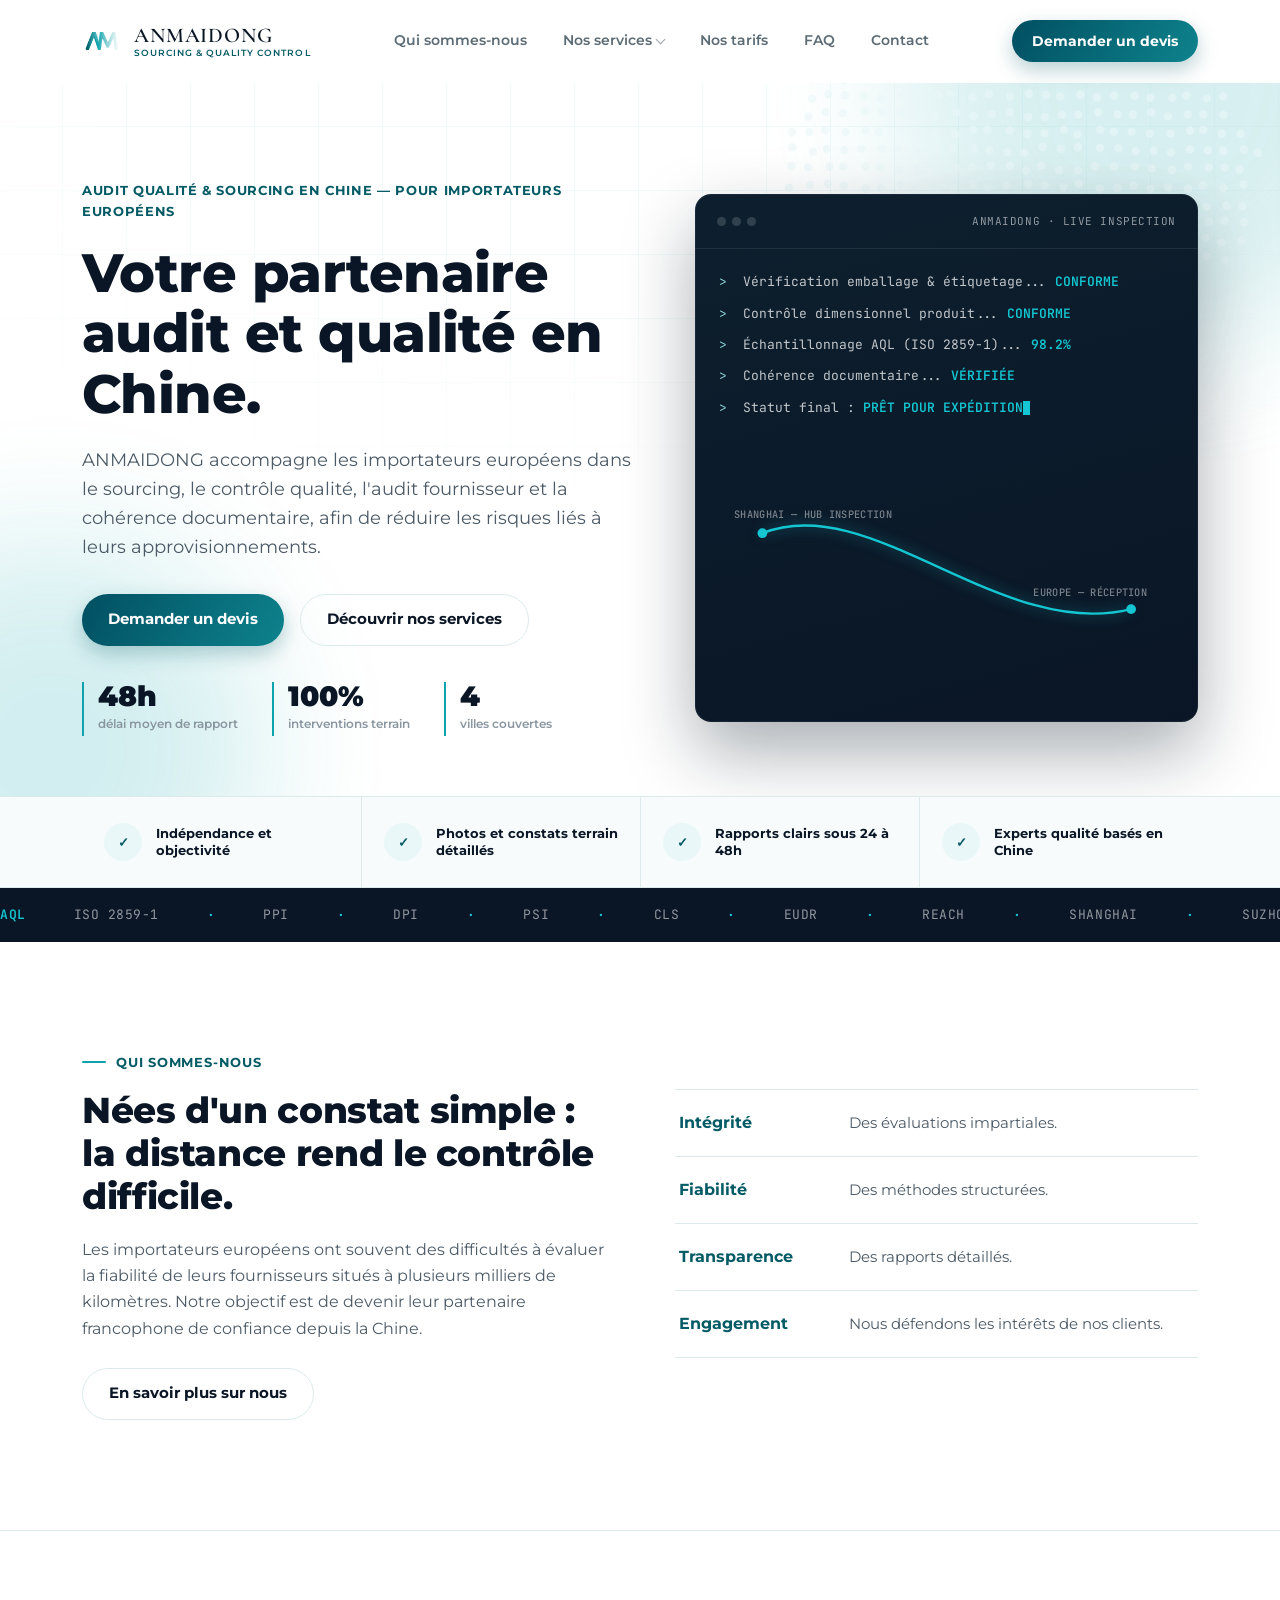
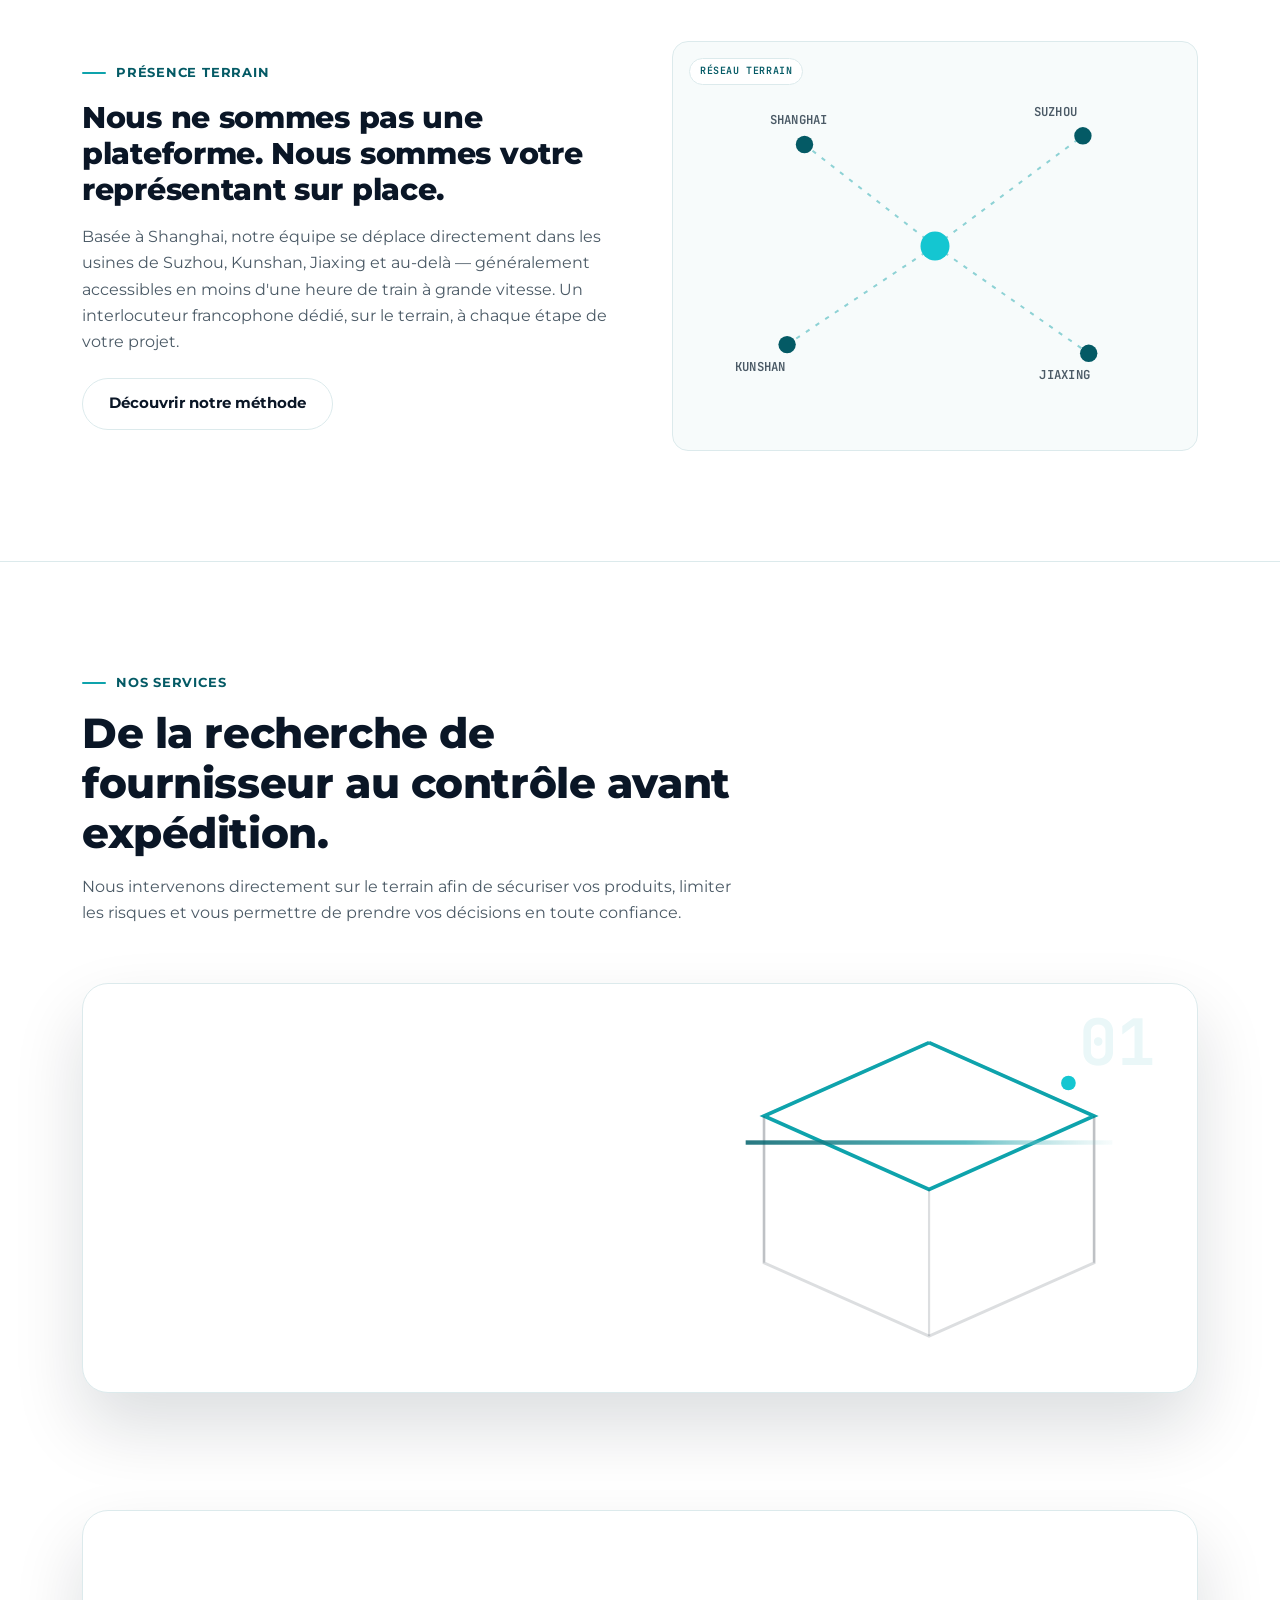
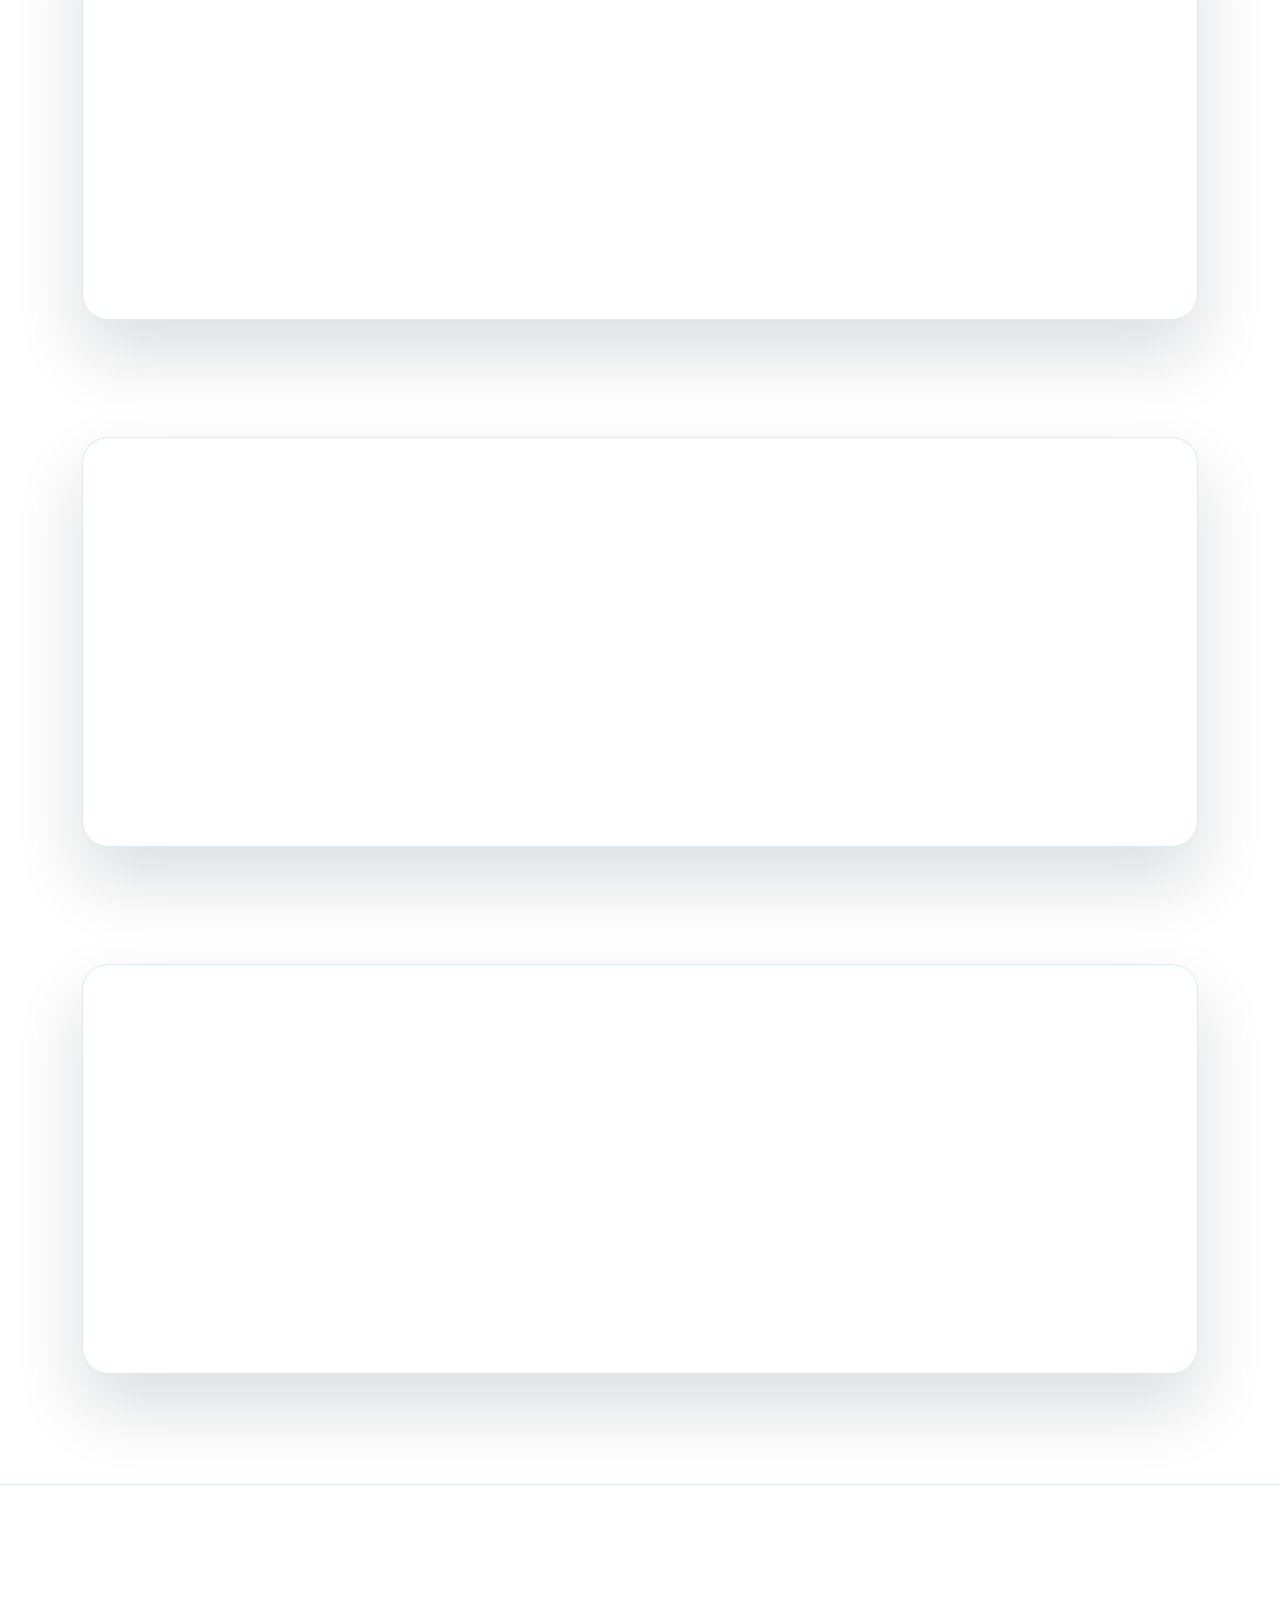
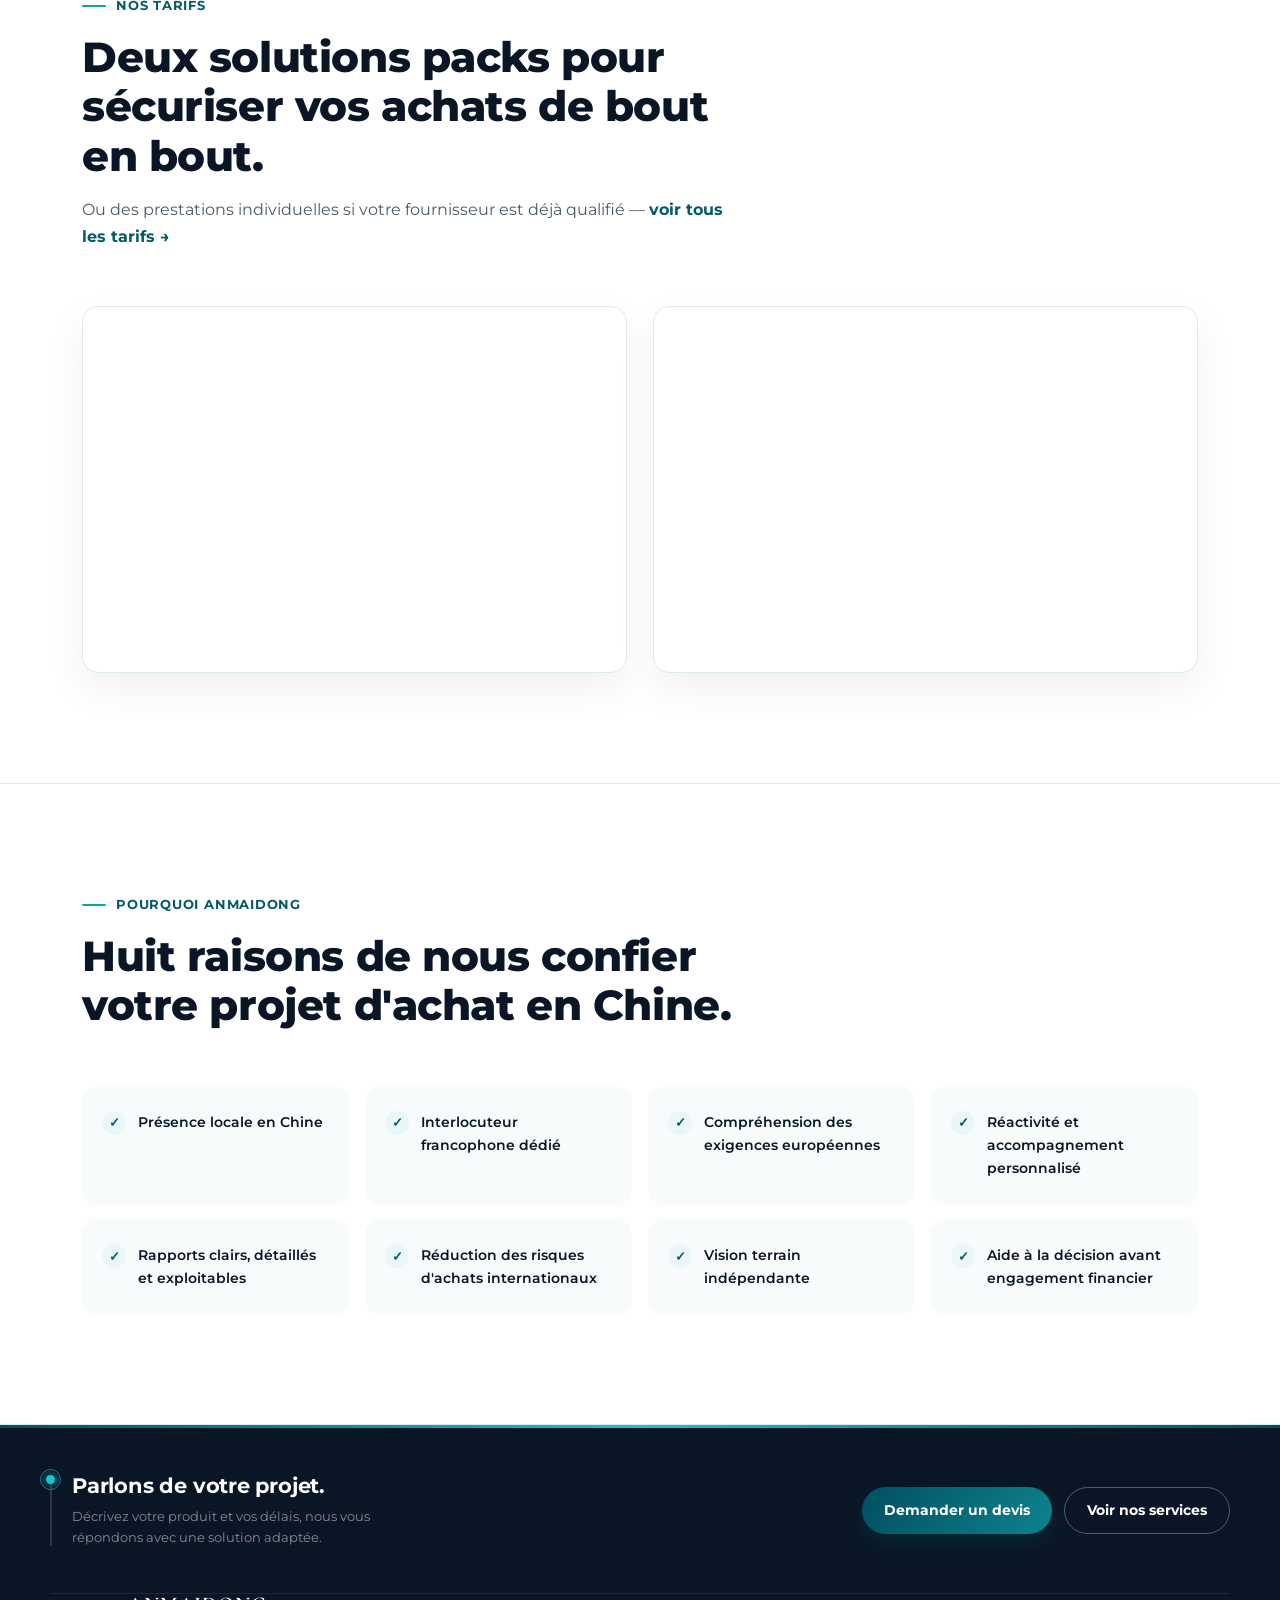
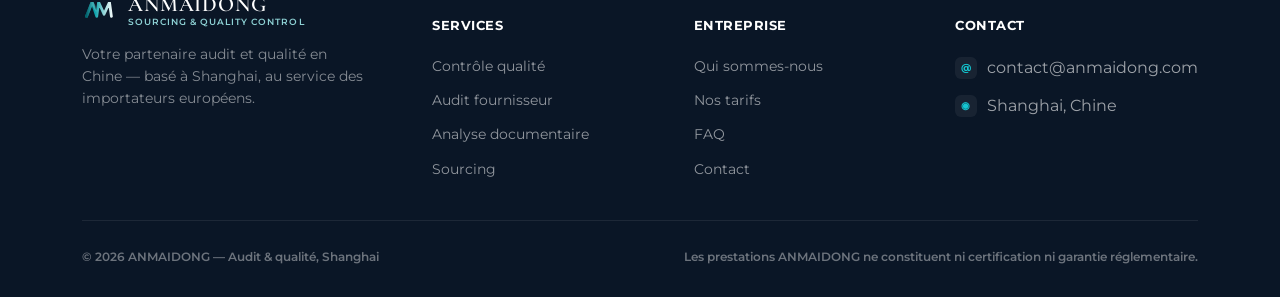
==== commit 93a10e1b: "Fix asset paths for GitHub Pages subpath deployment, add .nojekyll Favicon and OG/Twitter image link" ====
--- a/index.html
+++ b/index.html
@@ -5,26 +5,26 @@
 <meta name="viewport" content="width=device-width, initial-scale=1.0">
 <title>ANMAIDONG — Audit qualité & sourcing en Chine</title>
 <meta name="description" content="Partenaire audit et qualité en Chine pour importateurs européens : contrôle qualité, audit fournisseur, sourcing et analyse documentaire.">
-<link rel="icon" type="image/x-icon" href="/favicon/favicon.ico">
-<link rel="icon" type="image/png" sizes="16x16" href="/favicon/favicon-16x16.png">
-<link rel="icon" type="image/png" sizes="32x32" href="/favicon/favicon-32x32.png">
-<link rel="icon" type="image/png" sizes="48x48" href="/favicon/favicon-48x48.png">
-<link rel="apple-touch-icon" sizes="180x180" href="/favicon/apple-touch-icon.png">
-<link rel="mask-icon" href="/favicon/safari-pinned-tab.svg" color="#0EA3AC">
-<link rel="manifest" href="/favicon/site.webmanifest">
+<link rel="icon" type="image/x-icon" href="favicon/favicon.ico">
+<link rel="icon" type="image/png" sizes="16x16" href="favicon/favicon-16x16.png">
+<link rel="icon" type="image/png" sizes="32x32" href="favicon/favicon-32x32.png">
+<link rel="icon" type="image/png" sizes="48x48" href="favicon/favicon-48x48.png">
+<link rel="apple-touch-icon" sizes="180x180" href="favicon/apple-touch-icon.png">
+<link rel="mask-icon" href="favicon/safari-pinned-tab.svg" color="#0EA3AC">
+<link rel="manifest" href="favicon/site.webmanifest">
 <meta name="msapplication-TileColor" content="#0A1626">
-<meta name="msapplication-config" content="/favicon/browserconfig.xml">
+<meta name="msapplication-config" content="favicon/browserconfig.xml">
 <meta name="theme-color" content="#0A1626">
 <meta property="og:type" content="website">
 <meta property="og:locale" content="fr_FR">
 <meta property="og:site_name" content="ANMAIDONG">
 <meta property="og:title" content="ANMAIDONG — Audit qualité & sourcing en Chine">
 <meta property="og:description" content="Partenaire audit et qualité en Chine pour importateurs européens : contrôle qualité, audit fournisseur, sourcing et analyse documentaire.">
-<meta property="og:image" content="/assets/images/og-image.png">
+<meta property="og:image" content="assets/images/og-image.png">
 <meta name="twitter:card" content="summary_large_image">
 <meta name="twitter:title" content="ANMAIDONG — Audit qualité & sourcing en Chine">
 <meta name="twitter:description" content="Partenaire audit et qualité en Chine pour importateurs européens : contrôle qualité, audit fournisseur, sourcing et analyse documentaire.">
-<meta name="twitter:image" content="/assets/images/og-image.png">
+<meta name="twitter:image" content="assets/images/og-image.png">
 <link rel="preconnect" href="https://fonts.googleapis.com">
 <link rel="preconnect" href="https://fonts.gstatic.com" crossorigin>
 <link rel="stylesheet" href="assets/css/style.css">
